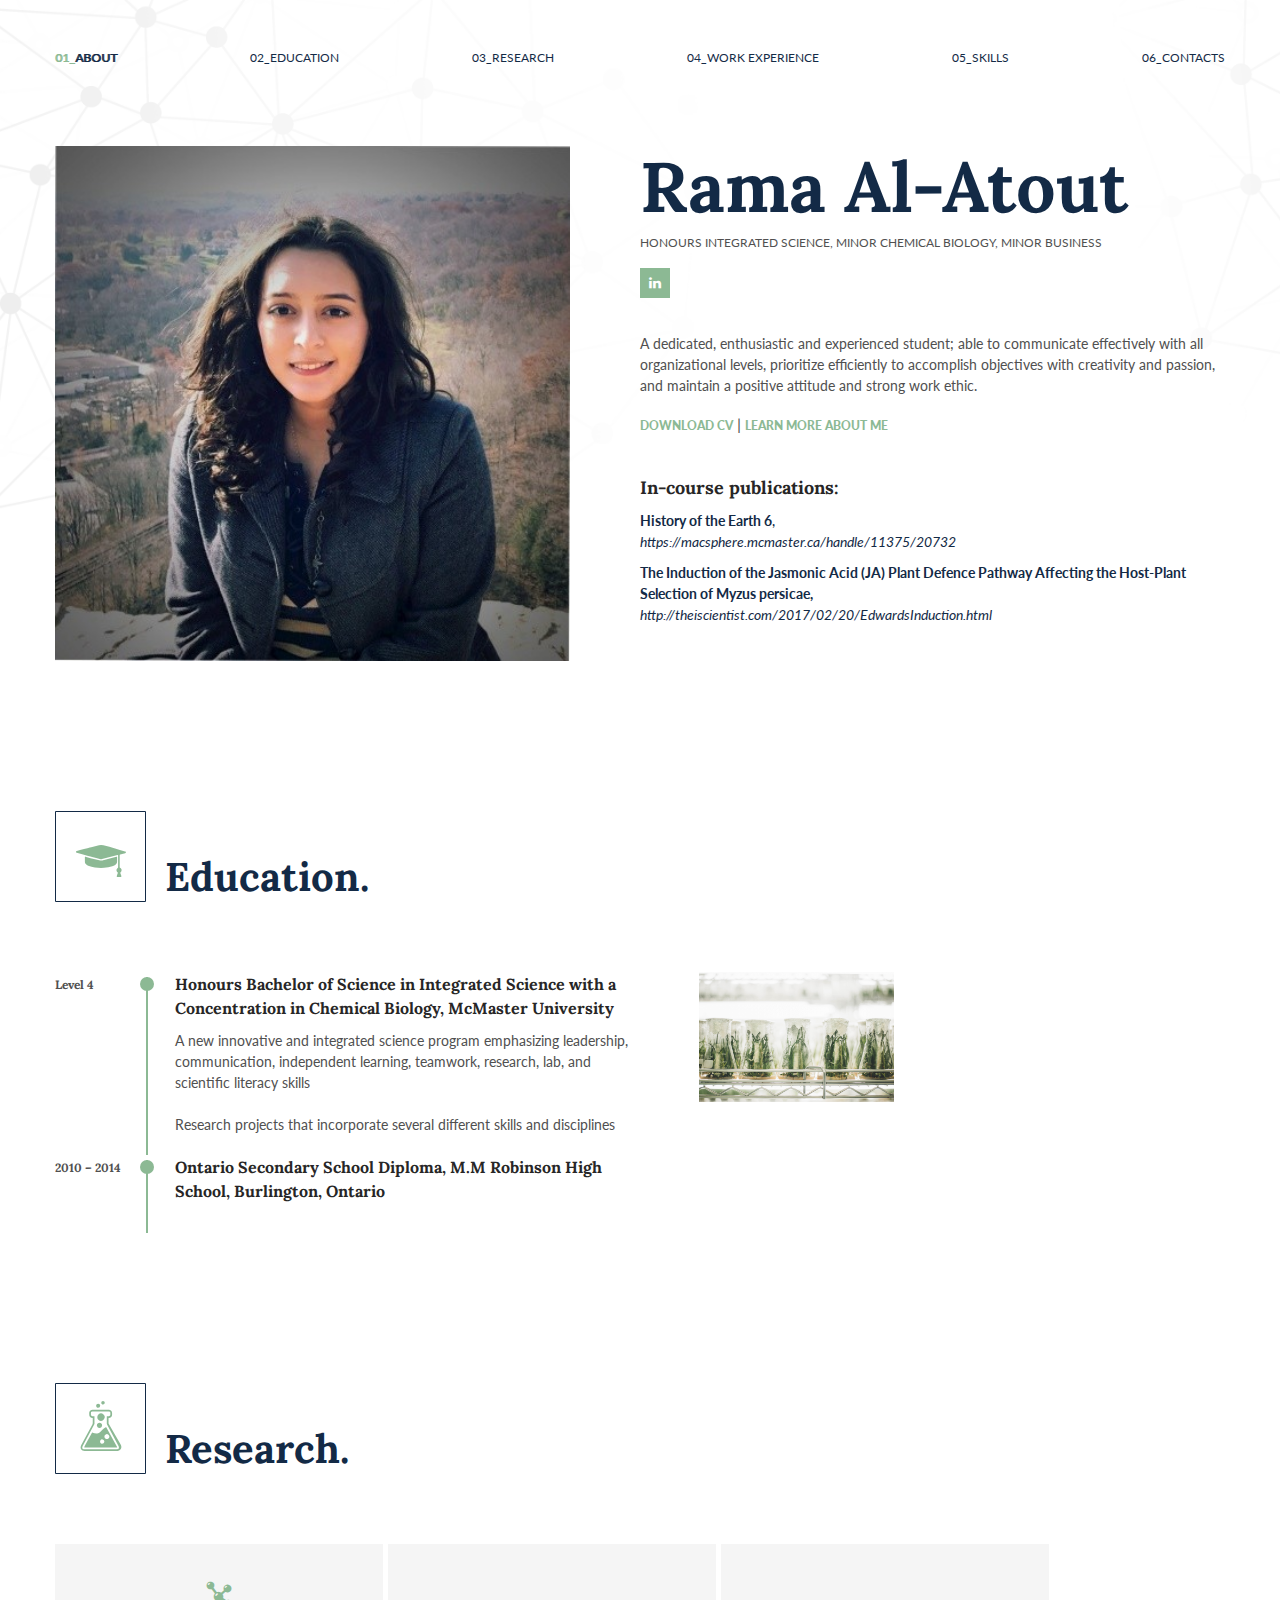
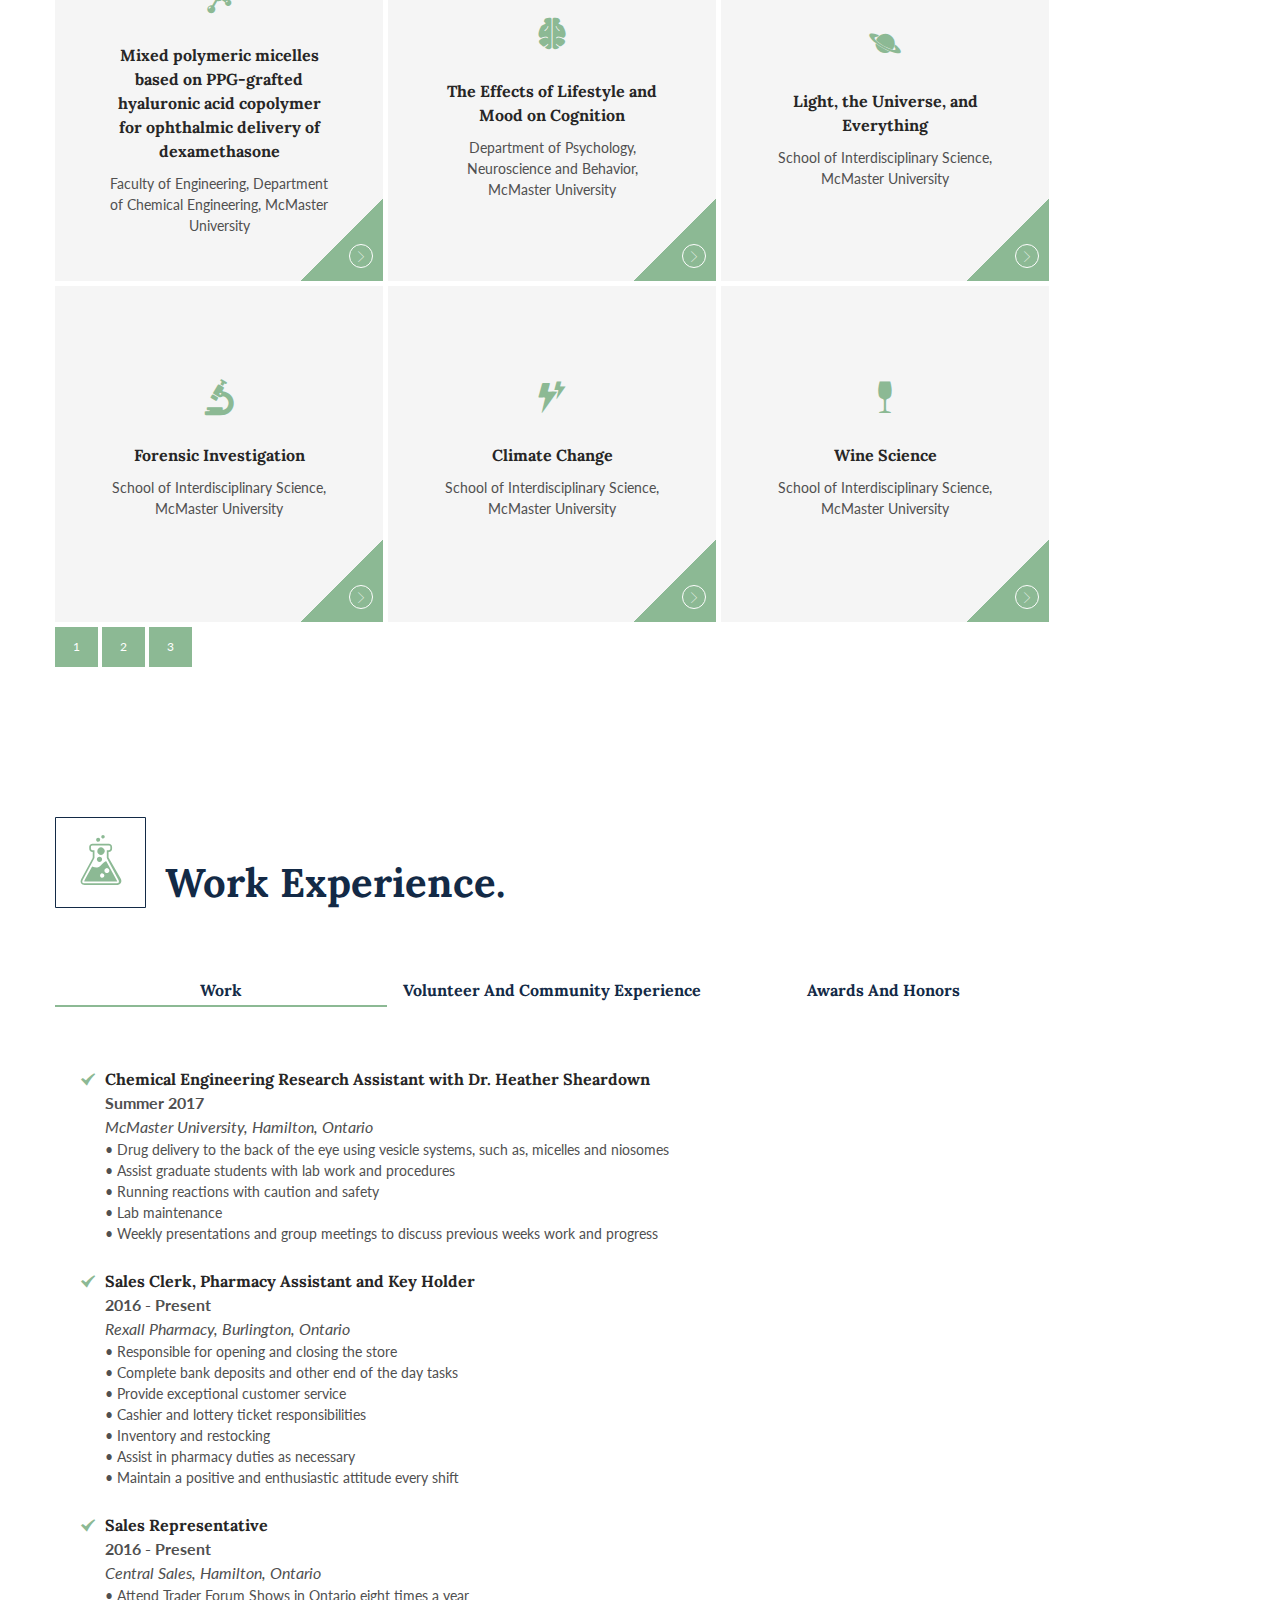
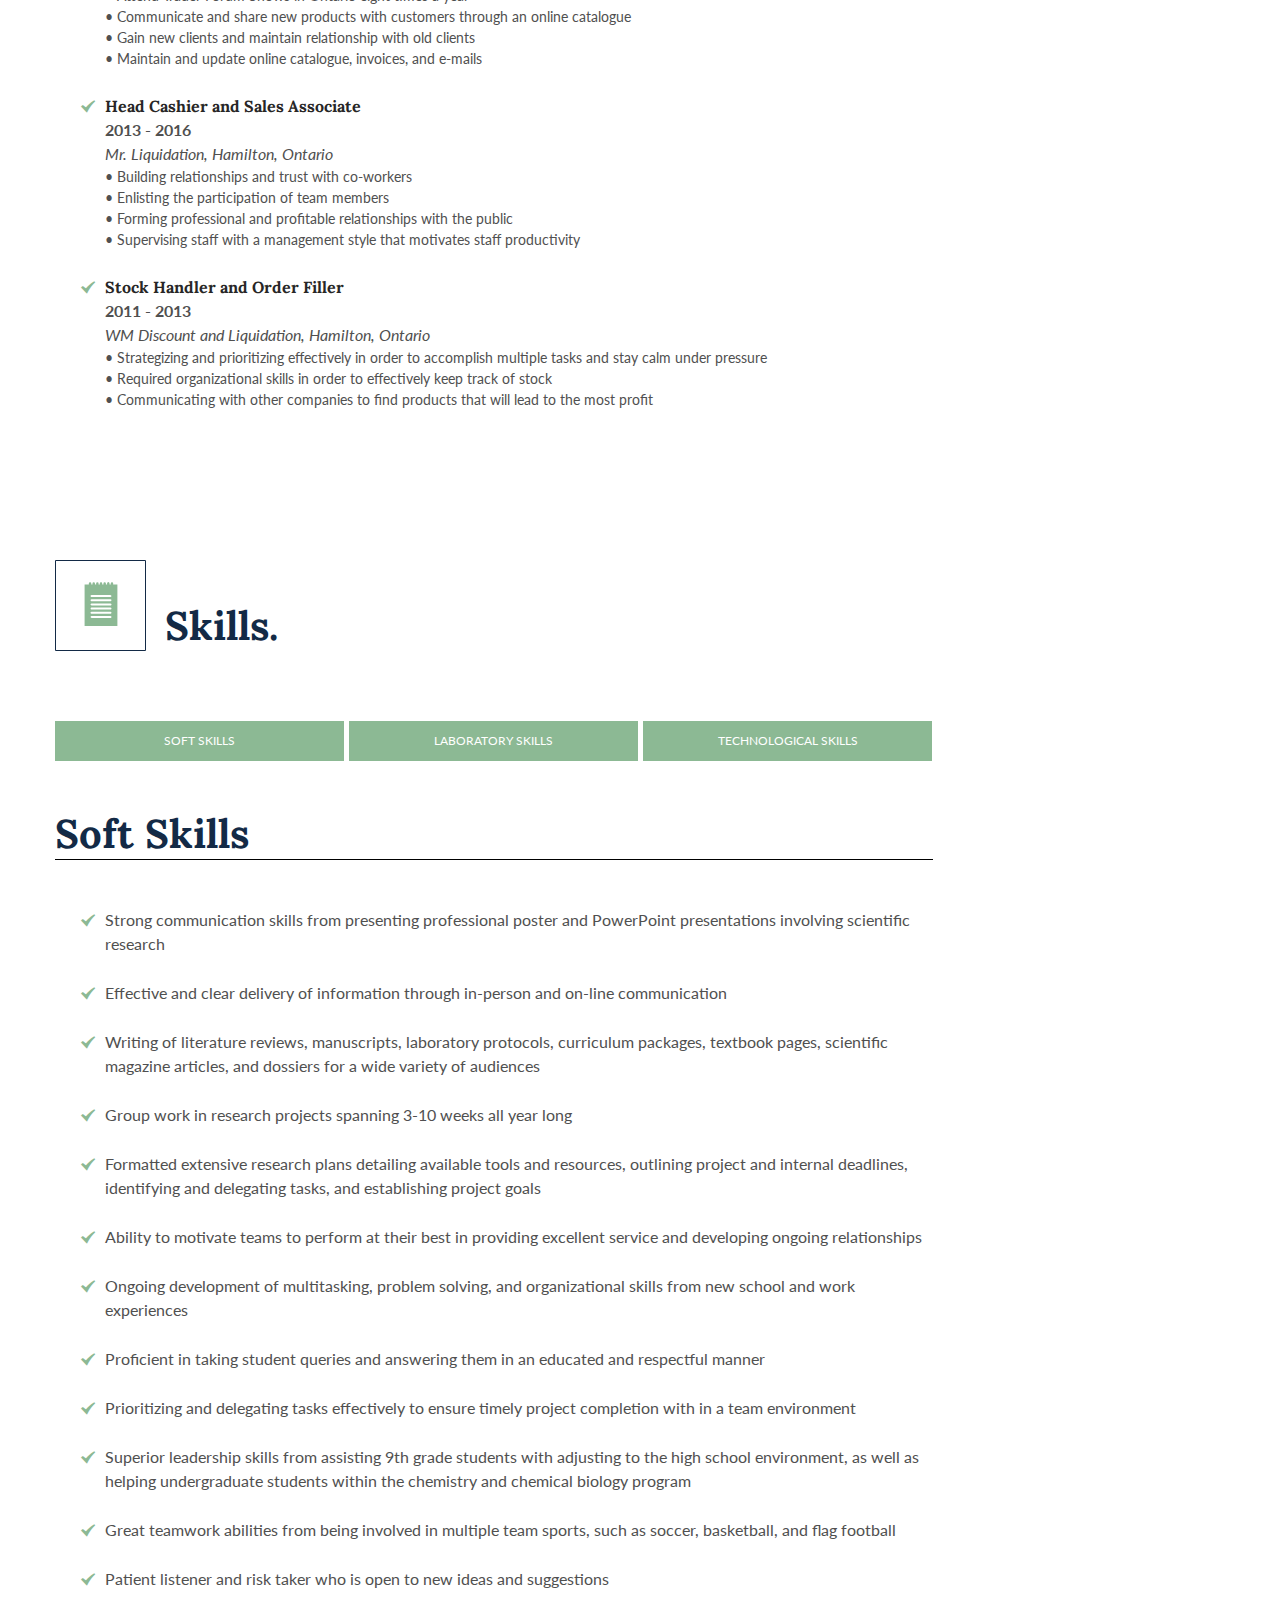
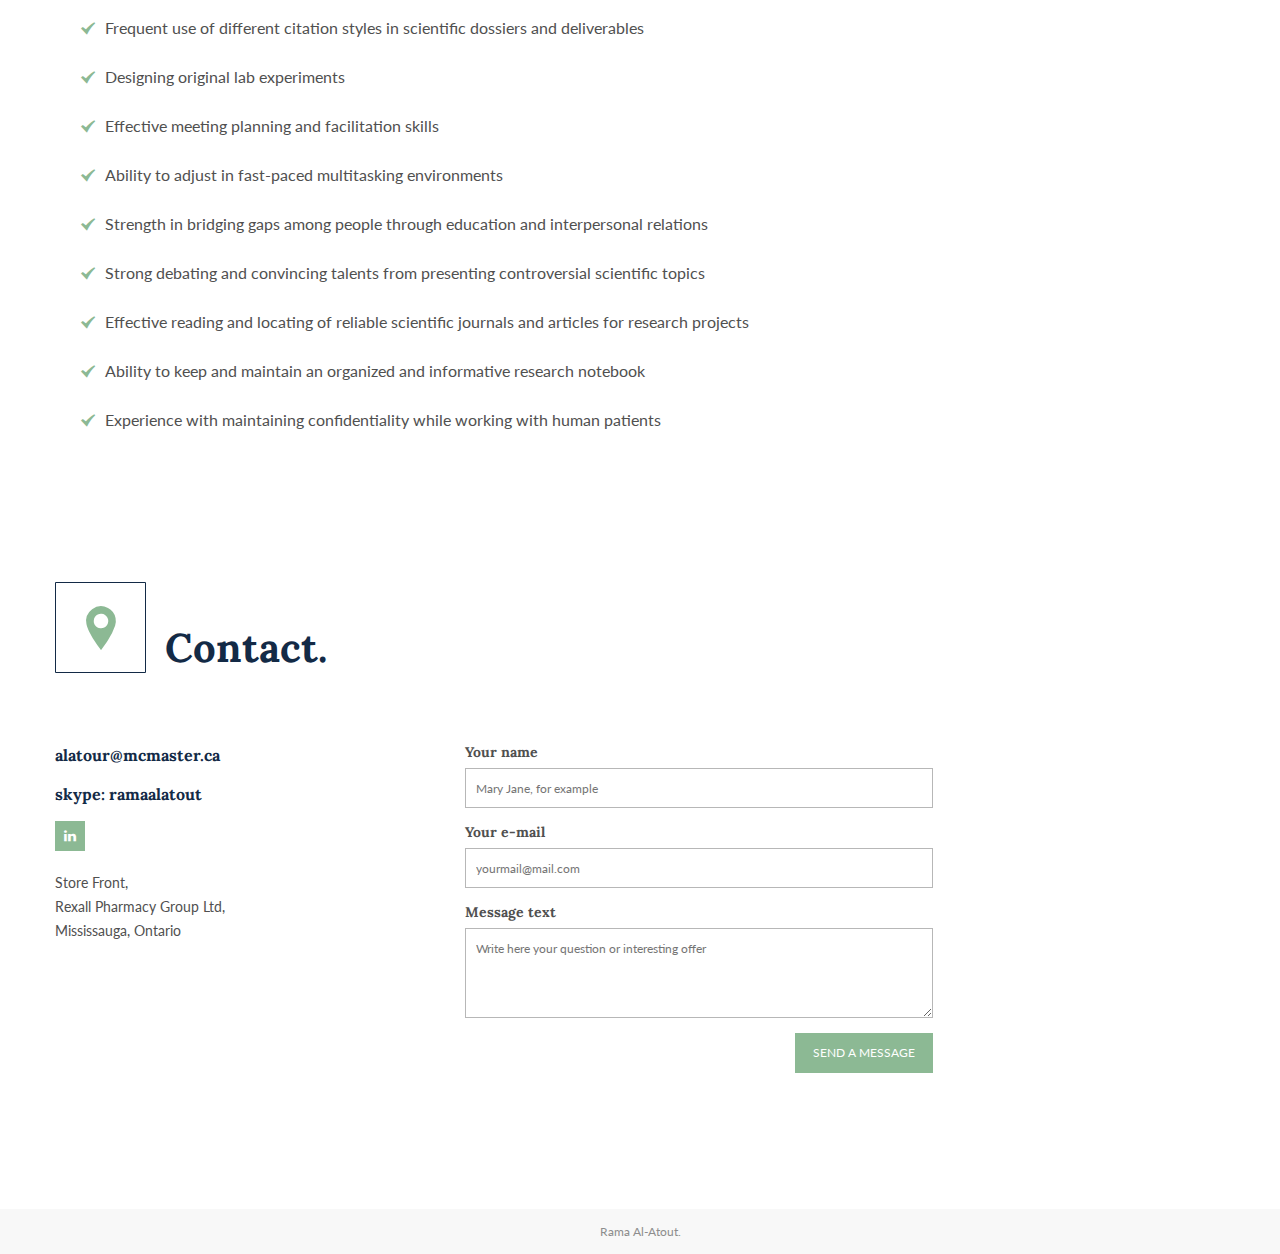
==== index.html @ 8f77458c "Initial Commit" ====
<html lang="en">

<head>
    <meta name="viewport" content="width=device-width, initial-scale=1">
    <meta http-equiv="x-ua-compatible" content="ie=edge">

    <title>Rama Al-Atout | Honours Integrated Science, Minor Chemical Biology, Minor Business</title>

    <link rel="stylesheet" href="css/main.css" data-pin="img/icofont-location-pin--green.png">
    <link href="https://fonts.googleapis.com/css?family=Lato:400,700,900|Lora:400,400i,700" rel="stylesheet">
    <link type="text/css" rel="stylesheet" href="https://fonts.googleapis.com/css?family=Roboto:300,400,500,700">
    
    
</head>

<body>
    <header class="c-main-header">
        <div class="o-container">
            <!-- NAVIGATION -->
            <div class="c-main-header__nav-wrapper" data-menuanimated="true">
                <nav class="c-main-nav js-main-nav nav-fixed--on-top" style="padding-right: 0.1px;">
                    <ul class="c-main-nav__list nav-fixed--is-active js-main-nav__list">
                        <li class="c-main-nav__item"><a href="#section-about" class="c-main-nav__link active-link" data-navposition="1"><span>01_</span>about</a></li>
                        <li class="c-main-nav__item"><a href="#section-education" class="c-main-nav__link" data-navposition="2"><span>02_</span>education</a></li>
                        <li class="c-main-nav__item"><a href="#section-research" class="c-main-nav__link" data-navposition="3"><span>03_</span>research</a></li>
                        <li class="c-main-nav__item"><a href="#section-publications" class="c-main-nav__link" data-navposition="4"><span>04_</span>work experience</a></li>
                        <li class="c-main-nav__item"><a href="#section-teaching" class="c-main-nav__link" data-navposition="5"><span>05_</span>skills</a></li>
                        <li class="c-main-nav__item"><a href="#section-contacts" class="c-main-nav__link" data-navposition="6"><span>06_</span>contacts</a></li>
                    </ul>
                    <div class="c-main-nav__bars js-main-nav-toggle">
                        <span></span>
                        <span></span>
                        <span></span>
                    </div>
                </nav>
            </div>
            <!-- NAVIGATION END -->

            <!-- ABOUT SECTION-->
            <div id="section-about" class="c-screen-about o-screen-about" data-contentposition="1">
                <div class="o-screen-about__col">
                    <figure class="c-screen-about__image">
                        <span></span>
                        <img src="images/0.jpeg" alt="">
                    </figure>
                </div>
                <div class="o-screen-about__col">
                    <h1 class="u-mb-5">Rama Al-Atout</h1>
                    <span class="c-screen-about__caption">Honours Integrated Science, Minor Chemical Biology, Minor Business</span>
                    <ul class="c-socials u-mb-35">
                        <li class="c-socials__item">
                            <a href="https://www.linkedin.com/in/rama-al-atout/" class="c-socials__link" target="_blank">
                                <i class="icofont icofont-brand-linkedin"></i>
                            </a>
                        </li>
                    </ul>
                    <p class="u-mb-10"><span class="u-block">
                        A dedicated, enthusiastic and experienced student; able to communicate effectively with all organizational levels, prioritize efficiently to accomplish objectives with creativity and passion, and maintain a positive attitude and strong work ethic. 
                    </p>

                    <a class="c-button c-button--bold-text u-mb-30" href="docs/Rama-Al-Tout-CV.docx">download cv</a> |
                    <a class="c-button c-button--bold-text u-mb-30" href="about-me.html">Learn More About Me</a>

                    <h3 class="u-mb-10">In-course publications:</h3>
                    <a href="#">
                        <p class="u-mb-10"><b>History of the Earth 6</b>,
                            <br/> <i><a href="https://macsphere.mcmaster.ca/handle/11375/20732">https://macsphere.mcmaster.ca/handle/11375/20732</a></i></p>
                    </a>
                    <a href="#">
                        <p class="u-mb-10"><b>The Induction of the Jasmonic Acid (JA) Plant Defence Pathway Affecting the Host-Plant Selection of Myzus persicae,</b><br/>
                        <i> <a href="http://theiscientist.com/2017/02/20/EdwardsInduction.html">http://theiscientist.com/2017/02/20/EdwardsInduction.html</a></i></p>
                    </a>
                </div>
            </div>

        </div>

    </header>
    <main class="o-main">
        <div id="section-education" class="o-container js-main-container  wow1 fadeIn" data-contentposition="2">
            <div class="c-section-heading">
                <svg class="c-section-heading__icon svg-icon svg-icon--is-animated" xmlns="http://www.w3.org/2000/svg" width="91" height="91" viewBox="0 0 91 91">
                  <rect class="svg-icon__border" x="0.5" y="0.5" width="90" height="90"></rect>
                  <path class="svg-icon__item" d="M440.894,931.53a1,1,0,0,0,.875-0.325,1.027,1.027,0,0,0,.025-0.925q-0.6-1.749-1-2.8a0.455,0.455,0,0,1-.05-0.35,0.482,0.482,0,0,1,.2-0.25,2.786,2.786,0,0,0,1.075-1.575,2.6,2.6,0,0,0-.175-1.775,2.709,2.709,0,0,0-1.35-1.3,0.48,0.48,0,0,1-.3-0.45V909.43a0.5,0.5,0,0,1,.075-0.3,0.784,0.784,0,0,1,.325-0.2l5.1-1.25a0.922,0.922,0,0,0,.8-0.825,0.789,0.789,0,0,0-.75-0.825l-0.25-.1q-4.85-1.6-10.75-3.25-4.25-1.149-10.85-2.85a8.584,8.584,0,0,0-4.4-.05l-7.75,1.95q2.8-.75-7.25,1.85-4.25,1.1-7.2,1.95a1.447,1.447,0,0,0-.6.275,0.856,0.856,0,0,0,0,1.1,1.957,1.957,0,0,0,.6.325q5.051,1.551,11.45,3.3,3.9,1.05,11.55,3.05a4.679,4.679,0,0,0,2.25-.05l15.55-3.95a0.772,0.772,0,0,1,.4,0,0.474,0.474,0,0,1,.1.4v11.85a0.626,0.626,0,0,1-.3.55,2.7,2.7,0,0,0-1.125,1.35,2.588,2.588,0,0,0-.075,1.7,2.78,2.78,0,0,0,1.05,1.45,0.37,0.37,0,0,1,.225.225,0.766,0.766,0,0,1-.025.325q-0.45,1.2-1.05,2.95a0.987,0.987,0,0,0,.05.825,0.754,0.754,0,0,0,.7.325h2.85Zm-35.5-15.25a2.984,2.984,0,0,0,.85,2.25,8.331,8.331,0,0,0,2.45,1.7,25.045,25.045,0,0,0,6.75,1.75,42.519,42.519,0,0,0,9.15.325,32.329,32.329,0,0,0,8.25-1.525,9.633,9.633,0,0,0,3.7-2.1,3.251,3.251,0,0,0,1.05-2.45v-4.35a0.9,0.9,0,0,0-.1-0.575,1.04,1.04,0,0,0-.6.025l-6.65,1.7q-4,1-6.65,1.7a7.824,7.824,0,0,1-1.35.3,3.532,3.532,0,0,1-1.45,0l-5.35-1.3q-4-.95-9.55-2.55a0.487,0.487,0,0,0-.4-0.025,0.436,0.436,0,0,0-.1.35v4.775Z" transform="translate(-375.5 -865.5)"></path>
                </svg>
                <h2 class="c-section-heading__header">Education.</h2>
            </div>
            <div class="c-screen-education o-screen-education">
                <div class="o-screen-education__col">
                    <div class="c-timeline">
                        <ul class="c-timeline__list">
                            <li class="c-timeline__item">
                                <header class="c-timeline__header">
                                  <span class="c-timeline__time">Level 4</span>
                                  <span class="c-timeline__line"></span>
                                  <h4 class="c-timeline__heading">Honours Bachelor of Science in Integrated Science with a Concentration in Chemical Biology, McMaster University</h4>
                                </header>
                                <p class="c-timeline__body">A new innovative and integrated science program emphasizing leadership, communication, independent learning, teamwork, research, lab, and scientific literacy skills <br/><br/>
                                    Research projects that incorporate several different skills and disciplines</p>
                            </li>
                        </ul>
                        <ul class="c-timeline__list">
                            <li class="c-timeline__item">
                                <header class="c-timeline__header">
                                  <span class="c-timeline__time">2010 – 2014</span>
                                  <span class="c-timeline__line"></span>
                                  <h4 class="c-timeline__heading">Ontario Secondary School Diploma, M.M Robinson High School, Burlington, Ontario</h4>
                                </header>
                                <p class="c-timeline__body"></p>
                            </li>
                        </ul>
                    </div>
                </div>
                <div class="o-screen-education__col o-screen-education__col--narrow">
                    <figure class="c-screen-education__image">
                      <img src="images/chuttersnap.jpg" alt="">
                    </figure>
                </div>
            </div>
            
        </div>

        <div id="section-research" class="o-container   wow1 fadeIn" data-contentposition="3">
            <div class="c-section-heading">
                <svg class="c-section-heading__icon svg-icon svg-icon--is-animated" xmlns="http://www.w3.org/2000/svg" width="91" height="91" viewBox="0 0 91 91">
                  <rect class="svg-icon__border" x="0.5" y="0.5" width="90" height="90"></rect>
                  <path class="svg-icon__item" d="M441.844,1714.1a3.587,3.587,0,0,1-1.175,2.18,4.8,4.8,0,0,1-2.425,1.12,9.54,9.54,0,0,1-1.5.1,12.291,12.291,0,0,1-1.5,0h-30a5.209,5.209,0,0,1-2.25-.45,3.054,3.054,0,0,1-1.65-1.7,4.191,4.191,0,0,1-.05-2.65,14.023,14.023,0,0,1,.75-1.75l10.95-20.3a2.556,2.556,0,0,0,.25-1.05v-4.65a0.605,0.605,0,0,0-.075-0.35,0.574,0.574,0,0,0-.375-0.15,3.05,3.05,0,0,1-2.175-.97,3.2,3.2,0,0,1-.875-2.28l-0.05-1.65c0.033-.27.067-0.53,0.1-0.8a3.232,3.232,0,0,1,1.125-1.87,3.119,3.119,0,0,1,2.075-.73h16.25a3.213,3.213,0,0,1,2.4.98,3.157,3.157,0,0,1,.9,2.42c0-.5.017-0.12,0.05,1.15a6.137,6.137,0,0,1-.1,1.2,3.257,3.257,0,0,1-1.075,1.8,3.076,3.076,0,0,1-1.925.75,0.574,0.574,0,0,0-.375.15,0.605,0.605,0,0,0-.075.35v4.85a1.7,1.7,0,0,0,.3.8l11.8,20.4a4.6,4.6,0,0,1,.7,3.1h0Zm-2.425.05a4.446,4.446,0,0,0-.675-2.25l-11.2-20.85a1.941,1.941,0,0,1-.25-0.7q0.05-3.645,0-7.2a0.379,0.379,0,0,1,.1-0.32,0.5,0.5,0,0,1,.3-0.08h1.55a1.474,1.474,0,0,0,1.125-.45,1.8,1.8,0,0,0,.475-1.15v-1.65a1.552,1.552,0,0,0-.45-1.15,1.622,1.622,0,0,0-1.2-.45h-16.05a1.722,1.722,0,0,0-1.25.43,1.652,1.652,0,0,0-.45,1.27v1.6a1.755,1.755,0,0,0,.475,1.1,1.474,1.474,0,0,0,1.125.45,9.973,9.973,0,0,0,1.375,0,0.519,0.519,0,0,1,.475.08,0.781,0.781,0,0,1,.1.47q-0.05,3.345,0,6.65a2.09,2.09,0,0,1-.3,1.1l-11.1,20.7a6.541,6.541,0,0,0-.7,1.7,1.652,1.652,0,0,0,1.45,2.2,5.753,5.753,0,0,0,1.3.1h31.25a3.855,3.855,0,0,0,1.5-.25A1.369,1.369,0,0,0,439.419,1714.15Zm-22.2-40.52a1.953,1.953,0,0,1-.575-1.43,2.015,2.015,0,0,1,.575-1.45,1.948,1.948,0,0,1,1.425-.62,1.833,1.833,0,0,1,1.45.6,2.031,2.031,0,0,1,.6,1.47,2.049,2.049,0,0,1-2.05,2.05A2.115,2.115,0,0,1,417.219,1673.63Zm5.05-3.13a1.616,1.616,0,0,1-.525-1.22,1.8,1.8,0,0,1,1.75-1.78,1.734,1.734,0,0,1,1.225.5,1.65,1.65,0,0,1,.525,1.25,1.709,1.709,0,0,1-1.75,1.75A1.734,1.734,0,0,1,422.269,1670.5Zm4.625,23.45,10.3,18.8a3.751,3.751,0,0,1,.45.88,0.2,0.2,0,0,1-.175.27,6.171,6.171,0,0,1-.975.05h-31.1a1.131,1.131,0,0,1-.725-0.12,1.032,1.032,0,0,1,.225-0.68q0.649-1.245,2.6-4.8l4.85-8.85a0.933,0.933,0,0,1,.325-0.4,0.6,0.6,0,0,1,.525.05,19.047,19.047,0,0,0,3.775.75,4.321,4.321,0,0,0,3.775-1.3c0.3-.3.933-0.98,1.9-2.05a13.925,13.925,0,0,1,3.6-2.8,0.712,0.712,0,0,1,.4-0.07,0.463,0.463,0,0,1,.3.27h-0.05Zm-2.35,15.13a1.943,1.943,0,0,0,.2-1.6,2.054,2.054,0,0,0-1.025-1.25,2.132,2.132,0,0,0-2.875.8,2.1,2.1,0,0,0-.175,1.6,2,2,0,0,0,1,1.3,2.05,2.05,0,0,0,1.625.17A2.189,2.189,0,0,0,424.544,1709.08Zm5.025-4.8a2.386,2.386,0,0,0,.2-1.85,2.476,2.476,0,0,0-1.15-1.5,2.325,2.325,0,0,0-1.85-.28,2.352,2.352,0,0,0-1.5,1.18,2.394,2.394,0,0,0-.25,1.9,2.454,2.454,0,0,0,1.175,1.5,2.3,2.3,0,0,0,1.9.22A2.389,2.389,0,0,0,429.569,1704.28Zm-10.725-18.08a3.5,3.5,0,0,1-1.05-2.57,3.465,3.465,0,0,1,1.075-2.58,3.682,3.682,0,0,1,5.15,0,3.622,3.622,0,0,1,0,5.15A3.713,3.713,0,0,1,418.844,1686.2Zm-0.7,7.53a2.643,2.643,0,0,1,1.825-4.53,2.568,2.568,0,0,1,1.85.75,2.477,2.477,0,0,1,.775,1.85,2.62,2.62,0,0,1-.75,1.88,2.493,2.493,0,0,1-1.85.77A2.435,2.435,0,0,1,418.144,1693.73Z" transform="translate(-375.5 -1649.5)"></path>
                </svg>
                <h2 class="c-section-heading__header">Research.</h2>
            </div>

            <div class="c-screen-research o-screen-research">
                <div class="o-screen-research__col">
                    <div class="c-card o-screen-research__cards js-cards">
                    
                        <!--page 1-->
                        <div class="c-card__item js-toggle-modal pg pg1">
                            <div class="c-card__sizer"></div>
                            <div class="c-card__inner">
                              <div class="c-card__icon">
                                <i class="icofont icofont-molecule"></i>
                              </div>
                              <h4 class="c-card__header">Mixed polymeric micelles based on PPG-grafted hyaluronic acid copolymer for ophthalmic delivery of dexamethasone</h4>
                              <div class="c-card__content js-card-content">
                                <p class="c-card__text">Faculty of Engineering, Department of Chemical Engineering, McMaster University</p>
                              </div>
                              <div class="c-card__modal-content js-card-modal-content">
                                <p class="c-card__text">
                                        <b>May 2017 - Present</b><br/>
                                        <i>Primary Investigator/ Consultant: Dr. Heather Sheardown</i><br/><br/>
                                        An undergraduate thesis project that focused on developing a novel polymer (PPG-grafted hyaluronic acid) to be used as a nanocarrier of dexamethasone, in order to improve the bioavailability and retention time of the drug<br/><br/>
                                        Developed mixed micelles using the PPG-grafted hyaluronic acid and analyzed the physiochemical characteristics such as size, morphology, zeta potential, entrapment efficiency, and drug loading<br/><br/>
                                        Completed an in vitro drug release study to assess the drug release properties of dexamethasone from the mixed micelles <br/><br/>
                                </p>
                              </div>
                            </div>
                            <div class="c-card__button">
                              <button class="c-card__button-field" type="button"></button>
                            </div>
                        </div>

                        <div class="c-card__item js-toggle-modal pg pg1">
                                <div class="c-card__sizer"></div>
                                <div class="c-card__inner">
                                <div class="c-card__icon">
                                    <i class="icofont icofont-brain"></i>
                                </div>
                                <h4 class="c-card__header">The Effects of Lifestyle and Mood on Cognition</h4>
                                <div class="c-card__content js-card-content">
                                    <p class="c-card__text">Department of Psychology, Neuroscience and Behavior, McMaster University</p>
                                </div>
                                <div class="c-card__modal-content js-card-modal-content">
                                    <p class="c-card__text">
                                            <b>Jan - Apr 2017</b><br/><br/>
                                            <i>Primary Investigator/ Consultant: Dr. Sue Becker</i><br/>
                                            Investigated the relationship between correlates of hippocampal memory function and biomarkers of mood and memory<br/><br/>
                                            Completed a literature review, experimental protocol, and statistical analysis that examined the association between chronic vs. short-term stress and binge drinking patterns on cognitive deficits and weather there is potential for recovery of cognitive functions after cessation of binge drinking in adult participants<br/><br/>
                                            Administered a series of computer-based tests to participants to collect data on lifestyle, mood, and cognition patterns<br/><br/>
                                    </p>
                                </div>
                            </div>
                            <div class="c-card__button">
                                <button class="c-card__button-field" type="button"></button>
                            </div>
                        </div>

                        <div class="c-card__item js-toggle-modal pg pg1">
                                <div class="c-card__sizer"></div>
                                <div class="c-card__inner">
                                <div class="c-card__icon">
                                    <i class="icofont icofont-space"></i>
                                </div>
                                <h4 class="c-card__header">Light, the Universe, and Everything</h4>
                                <div class="c-card__content js-card-content">
                                    <p class="c-card__text">School of Interdisciplinary Science, McMaster University</p>
                                </div>
                                <div class="c-card__modal-content js-card-modal-content">
                                    <p class="c-card__text">
                                            <b>Jan - Apr 2017</b><br/><br/>
                                            <i>Project Lead: Dr. Sarah Symons</i><br/><br/>
                                            Presented two seminars on the topic of space weather and its effects on telecommunications<br/><br/>
                                            Created and article and infographic looking at the science, history, and myth of Auroras on Earth and other planets in the solar system<br/>
                                    </p>
                                </div>
                            </div>
                            <div class="c-card__button">
                                <button class="c-card__button-field" type="button"></button>
                            </div>
                        </div>

                        <div class="c-card__item js-toggle-modal pg pg1">
                                <div class="c-card__sizer"></div>
                                <div class="c-card__inner">
                                <div class="c-card__icon">
                                    <i class="icofont icofont-microscope-alt"></i>
                                </div>
                                <h4 class="c-card__header">Forensic Investigation</h4>
                                <div class="c-card__content js-card-content">
                                    <p class="c-card__text">School of Interdisciplinary Science, McMaster University</p>
                                </div>
                                <div class="c-card__modal-content js-card-modal-content">
                                    <p class="c-card__text">
                                        <b>Oct- Dec 2016</b><br/><br/>
                                        <i></i>Project Lead: Dr. Carolyn Eyles and Mr. Russ Ellis</i><br/><br/>
                                        Developed keen observation and documentation skills by investigating and collecting evidence from a series of staged crime scenes<br/><br/>
                                        Developed quick thinking skills by participating in on-the-spot and court-style debates<br/><br/>
                                        Developed concise writing skills by co-authoring a series of brief case reports<br/>
                                    </p>
                                </div>
                            </div>
                            <div class="c-card__button">
                                <button class="c-card__button-field" type="button"></button>
                            </div>
                        </div>

                        <div class="c-card__item js-toggle-modal pg pg1">
                                <div class="c-card__sizer"></div>
                                <div class="c-card__inner">
                                <div class="c-card__icon">
                                    <i class="icofont icofont-thinder-light"></i>
                                </div>
                                <h4 class="c-card__header">Climate Change</h4>
                                <div class="c-card__content js-card-content">
                                    <p class="c-card__text">School of Interdisciplinary Science, McMaster University</p>
                                </div>
                                <div class="c-card__modal-content js-card-modal-content">
                                    <p class="c-card__text">
                                        <b>Sep - Dec 2016</b><br/><br/>
                                        <i>Project Lead: Dr. Jay Brodeur</i><br/><br/>
                                        Researched the scientific fundamentals of climate change and its connections to social, natural, and political systems<br/><br/> 
                                        Proposed a small-scale, shot-term solution to climate change by increasing the albedo of crops planted and used <br/><br/>
                                        Co-authored a brief report outlining the use of high albedo crops as a proposed solution to regional climate change<br/><br/>
                                    </p>
                                </div>
                            </div>
                            <div class="c-card__button">
                                <button class="c-card__button-field" type="button"></button>
                            </div>
                        </div>

                        <div class="c-card__item js-toggle-modal pg pg1">
                                <div class="c-card__sizer"></div>
                                <div class="c-card__inner">
                                <div class="c-card__icon">
                                    <i class="icofont icofont-glass"></i>
                                </div>
                                <h4 class="c-card__header">Wine Science</h4>
                                <div class="c-card__content js-card-content">
                                    <p class="c-card__text">School of Interdisciplinary Science, McMaster University</p>
                                </div>
                                <div class="c-card__modal-content js-card-modal-content">
                                    <p class="c-card__text">
                                        <b>Sept - Oct 2016</b><br/><br/>
                                        <i>Project Lead: Dr. Carolyn Eyles, Mrs. Sarah Robinson, Mr. Russ Ellis</i><br/><br/>
                                        Carried out a research inquiry focused on developing an understanding of the science involved in various aspects of the wine industry. <br/><br/>
                                        Participated and led paper discussions using peer reviewed articles relevant to the topic <br/><br/>
                                        Co-authored an original 3500 word scientific review for the Integrated Science annual magazine Terroir in the style of Scientific American on the changing climate of viticulture in the Niagara region<br/><br/>
                                        Peer reviewed two other Terroir articles and submitted a review report to provide feedback<br/><br/>
                                    </p>
                                </div>
                            </div>
                            <div class="c-card__button">
                                <button class="c-card__button-field" type="button"></button>
                            </div>
                        </div>

                        <!--page 2-->
                        <div class="c-card__item js-toggle-modal pg pg2">
                            <div class="c-card__sizer"></div>
                            <div class="c-card__inner">
                                <div class="c-card__icon">
                                    <i class="icofont icofont-molecule"></i>
                                </div>
                                <h4 class="c-card__header">The Thermodynamics of Self-Assembly</h4>
                                <div class="c-card__content js-card-content">
                                    <p class="c-card__text">School of Interdisciplinary Science, McMaster University</p>
                                </div>
                                <div class="c-card__modal-content js-card-modal-content">
                                    <p class="c-card__text">
                                    <b>Feb -Apr 2016</b><br/><br/>
                                    <i>Project Supervisor: Dr. Randall Dumont</i><br/><br/>
                                    Collected and critically evaluated the literature surrounding the thermodynamics of self-assembly<br/><br/>
                                    Authored a 6000 word literature review on the technical and biological importance of supramolecular structures that result from the self-assembly of amphiphilic molecules<br/><br/>
                                    </p>
                                </div>
                            </div>
                            <div class="c-card__button">
                                <button class="c-card__button-field" type="button"></button>
                            </div>
                        </div>
    
                        <div class="c-card__item js-toggle-modal pg pg2">
                            <div class="c-card__sizer"></div>
                            <div class="c-card__inner">
                                <div class="c-card__icon">
                                    <i class="icofont icofont-pills"></i>
                                </div>
                                <h4 class="c-card__header">Drug Discovery</h4>
                                <div class="c-card__content js-card-content">
                                    <p class="c-card__text">School of Interdisciplinary Science, McMaster University</p>
                                </div>
                                <div class="c-card__modal-content js-card-modal-content">
                                    <p class="c-card__text">
                                        <b>Feb - Mar 2016</b><br/><br/>
                                        <i>Project Lead: Dr. Daniel Yang</i><br/><br/>
                                        Created a Wikipedia page and presented research regarding the role of alpha-synuclein on Parkinson’s Disease <br/><br/>
                                        Co-authored and proposed a drug to help prevent the misfolding and aggregation of alpha-synuclein by negating hyperphosphorylation pathways and altering the conformation of protofibrillar forms<br/><br/>
                                    </p>
                                </div>
                            </div>
                            <div class="c-card__button">
                                <button class="c-card__button-field" type="button"></button>
                            </div>
                        </div>
                        
                        <div class="c-card__item js-toggle-modal pg pg2">
                            <div class="c-card__sizer"></div>
                            <div class="c-card__inner">
                                <div class="c-card__icon">
                                    <i class="icofont icofont-molecule"></i>
                                </div>
                                <h4 class="c-card__header">Thermodynamics</h4>
                                <div class="c-card__content js-card-content">
                                    <p class="c-card__text">School of Interdisciplinary Science, McMaster University</p>
                                </div>
                                <div class="c-card__modal-content js-card-modal-content">
                                    <p class="c-card__text">
                                        <b>Jan - Feb 2015</b><br/><br/>
                                        <i>Project Lead: Dr. Randall Dumont</i><br/><br/>
                                        Developed and marked an original three part assignment as a part of a group covering the topic of the three laws of thermodynamics<br/><br/>
                                        Co-authored an original set of questions, rubric, and answer key in the form of an assignment, which was completed by other groups within the course<br/><br/>
                                    </p>
                                </div>
                            </div>
                            <div class="c-card__button">
                                 <button class="c-card__button-field" type="button"></button>
                            </div>
                        </div>

                        <div class="c-card__item js-toggle-modal pg pg2">
                            <div class="c-card__sizer"></div>
                            <div class="c-card__inner">
                                <div class="c-card__icon">
                                    <i class="icofont icofont-earth"></i>
                                </div>
                                <h4 class="c-card__header">History of the Earth</h4>
                                <div class="c-card__content js-card-content">
                                    <p class="c-card__text">School of Interdisciplinary Science, McMaster University</p>
                                </div>
                                <div class="c-card__modal-content js-card-modal-content">
                                    <p class="c-card__text">
                                        <b>Nov - Dec 2015</b><br/><br/>
                                        <i>Project Lead: Dr. Sarah Symons and Dr. Carolyn Eyles</i><br/><br/>
                                        Researched the fundamental geological concepts and understanding of the historical development of scientific thought<br/><br/>
                                        Collected and evaluated primary and secondary historical sources<br/><br/>
                                        Co-authored a six paged chapter regarding the evolving theories of the shape of the Earth for History of the Earth Vol. VI <br/><br/>
                                    </p>
                                </div>
                            </div>
                            <div class="c-card__button">
                                <button class="c-card__button-field" type="button"></button>
                            </div>
                        </div>

                        <div class="c-card__item js-toggle-modal pg pg2">
                                <div class="c-card__sizer"></div>
                                <div class="c-card__inner">
                                <div class="c-card__icon">
                                    <i class="icofont icofont-brain"></i>
                                </div>
                                <h4 class="c-card__header">Neuroscience</h4>
                                <div class="c-card__content js-card-content">
                                    <p class="c-card__text">School of Interdisciplinary Science, McMaster University</p>
                                </div>
                                <div class="c-card__modal-content js-card-modal-content">
                                    <p class="c-card__text">
                                        <b>Oct - Dec 2015</b><br/><br/>
                                        <i>Project Lead: Dr. Deda Gillespie</i><br/><br/>
                                        Designed a detailed and scholarly curriculum for high school students and presented a highly interactive academic poster highlighting the planned curriculum that looks at the neuroscience behind vision and amblyopia
                                    </p>
                                </div>
                            </div>
                            <div class="c-card__button">
                                <button class="c-card__button-field" type="button"></button>
                            </div>
                        </div>

                        <div class="c-card__item js-toggle-modal pg pg2">
                                <div class="c-card__sizer"></div>
                                <div class="c-card__inner">
                                <div class="c-card__icon">
                                        <i class="icofont icofont-butterfly"></i>
                                </div>
                                <h4 class="c-card__header">Plant-Animal Interactions</h4>
                                <div class="c-card__content js-card-content">
                                    <p class="c-card__text">School of Interdisciplinary Science, McMaster University</p>
                                </div>
                                <div class="c-card__modal-content js-card-modal-content">
                                    <p class="c-card__text">
                                        <b>Sept - Oct 2015</b><br/><br/>
                                        <i>Project Lead: Dr. Chad Harvey</i><br/><br/>
                                        Designed and conducted an original experiment studying aphid meta-population dynamics and host selection <br/><br/>
                                        Investigated, through a six week lab experiment and statistical analysis, the interaction between Myzus persicae and Arabidopsis thaliana<br/><br/>
                                        Co-authored a manuscript about the induction of the Jasmonic Acid plant defense pathway affecting the host-plant selection of Myzus persicae; defended the research at a defense panel consisting of course instructors.<br/><br/>
                                    </p>
                                </div>
                            </div>
                            <div class="c-card__button">
                                <button class="c-card__button-field" type="button"></button>
                            </div>
                        </div>

                        <!-- page 3 -->
                        <div class="c-card__item js-toggle-modal pg pg3">
                                <div class="c-card__sizer" style="margin-top: 125.5%;"></div>
                                <div class="c-card__inner">
                                <div class="c-card__icon">
                                    <i class="icofont icofont-skull-danger"></i>
                                </div>
                                <h4 class="c-card__header">Cancer - A 21st Century Plague?</h4>
                                <div class="c-card__content js-card-content">
                                    <p class="c-card__text">School of Interdisciplinary Science, McMaster University</p>
                                </div>
                                <div class="c-card__modal-content js-card-modal-content">
                                    <p class="c-card__text">
                                        <b>Feb - Apr 2015</b><br/><br/>
                                        <i>Project Lead: Dr. Joseph Hayward and Dr. Thomas Farrell</i><br/><br/>
                                        Researched and presented the effects that different chemotherapy agents have on cognitive function<br/><br/>
                                        Wrote a paper looking at the causes, epidemiology, genetic susceptibility, symptoms, detections, positron emission tomography scan, boron neutron capture therapy, and prevention of malignant melanoma<br/><br/>
                                    </p>
                                </div>
                            </div>
                            <div class="c-card__button">
                                <button class="c-card__button-field" type="button"></button>
                            </div>
                        </div>

                        <div class="c-card__item js-toggle-modal pg pg3">
                                <div class="c-card__sizer"></div>
                                <div class="c-card__inner">
                                <div class="c-card__icon">
                                    <i class="icofont icofont-eco-energy"></i>
                                </div>
                                <h4 class="c-card__header">Sustainable Energy in Challenging Environments</h4>
                                <div class="c-card__content js-card-content">
                                    <p class="c-card__text">School of Interdisciplinary Science, McMaster University</p>
                                </div>
                                <div class="c-card__modal-content js-card-modal-content">
                                    <p class="c-card__text">
                                        <b>Jan - Feb 2015</b><br/><br/>
                                        <i>Project Lead: Dr. Chad Harvey and Mr. Russ Ellis</i><br/><br/>
                                        Researched the process of harnessing energy and the sustainability of bio refineries and crop fuels and reported findings in the form of a dossier <br/><br/>
                                        Used Maple software to model the energy needed grow the crops and maintain a given soil quality with the energy they would output as a fuel. <br/><br/>
                                        Generated and presented a thorough energy proposal, which involved a recommendation and justification for the specific location, design, and implementation of wind turbines on Christian Island, Ontario<br/><br/>
                                    </p>
                                </div>
                            </div>
                            <div class="c-card__button">
                                <button class="c-card__button-field" type="button"></button>
                            </div>
                        </div>

                        <div class="c-card__item js-toggle-modal pg pg3">
                                <div class="c-card__sizer"></div>
                                <div class="c-card__inner">
                                <div class="c-card__icon">
                                    <i class="icofont icofont-pills"></i>
                                </div>
                                <h4 class="c-card__header">Drug, Doses, and Bio-distribution</h4>
                                <div class="c-card__content js-card-content">
                                    <p class="c-card__text">School of Interdisciplinary Science, McMaster University</p>
                                </div>
                                <div class="c-card__modal-content js-card-modal-content">
                                    <p class="c-card__text">
                                        <b>Oct - Dec 2014</b><br/><br/>
                                        <i>Project Lead: Dr. Chad Harvey and Dr. Pippa Lock</i><br/><br/>
                                        Performed background research on the chemical structure, synthesis, reactivity and properties, and the physiological, psychological and environmental effects of alcohol, caffeine, and methylphenidate<br/><br/>
                                        Created a  mathematical model of alcohol consumption and the rate it is absorbed into and out of the bloodstream<br/><br/>
                                        Presented a meta-analysis looking at the effects of parental maternal alcohol and caffeine consumption on birth weight at 40 weeks<br/><br/>
                                    </p>
                                </div>
                            </div>
                            <div class="c-card__button">
                                <button class="c-card__button-field" type="button"></button>
                            </div>
                        </div>

                        <div class="c-card__item js-toggle-modal pg pg3">
                                <div class="c-card__sizer"></div>
                                <div class="c-card__inner">
                                <div class="c-card__icon">
                                    <i class="icofont icofont-space"></i>
                                </div>
                                <h4 class="c-card__header">Planetary Exploration</h4>
                                <div class="c-card__content js-card-content">
                                    <p class="c-card__text">School of Interdisciplinary Science, McMaster University</p>
                                </div>
                                <div class="c-card__modal-content js-card-modal-content">
                                    <p class="c-card__text">
                                        <b>Sept - Oct 2014</b><br/><br/>
                                        <i>Project Lead: Dr. Rob Cockcroft and Mr. Russ Ellis</i><br/><br/>
                                        Investigated the characteristics of planetary orbits around single and, in some groups, binary stars, as well as defined the “habitable zone” as it applies to planets and develop parameters for selecting exoplanets for future missions using Maple software<br/><br/>
                                        Investigated Mars as a Solar System analogue for exoplanets<br/><br/>
                                        Investigated the redox potential of Earth’s soil and compare that to the soil of exoplanets in order to determine which planets would be or have been able to sustain life.<br/><br/>
                                    </p>
                                </div>
                            </div>
                            <div class="c-card__button">
                                <button class="c-card__button-field" type="button"></button>
                            </div>
                        </div>
                    </div>
                    <div>
                            <button class="c-button c-button--primary pg1-btn">1</button>
                            <button class="c-button c-button--primary pg2-btn">2</button>
                            <button class="c-button c-button--primary pg3-btn">3</button>
                    </div>
                </div>
            </div>
        </div>

        <div id="section-publications" class="o-container   wow1 fadeIn" data-contentposition="4">
            <div class="c-section-heading">
                <svg class="c-section-heading__icon svg-icon svg-icon--is-animated" xmlns="http://www.w3.org/2000/svg" width="91" height="91" viewBox="0 0 91 91">
                    <rect class="svg-icon__border" x="0.5" y="0.5" width="90" height="90"></rect>
                    <path class="svg-icon__item" d="M441.844,1714.1a3.587,3.587,0,0,1-1.175,2.18,4.8,4.8,0,0,1-2.425,1.12,9.54,9.54,0,0,1-1.5.1,12.291,12.291,0,0,1-1.5,0h-30a5.209,5.209,0,0,1-2.25-.45,3.054,3.054,0,0,1-1.65-1.7,4.191,4.191,0,0,1-.05-2.65,14.023,14.023,0,0,1,.75-1.75l10.95-20.3a2.556,2.556,0,0,0,.25-1.05v-4.65a0.605,0.605,0,0,0-.075-0.35,0.574,0.574,0,0,0-.375-0.15,3.05,3.05,0,0,1-2.175-.97,3.2,3.2,0,0,1-.875-2.28l-0.05-1.65c0.033-.27.067-0.53,0.1-0.8a3.232,3.232,0,0,1,1.125-1.87,3.119,3.119,0,0,1,2.075-.73h16.25a3.213,3.213,0,0,1,2.4.98,3.157,3.157,0,0,1,.9,2.42c0-.5.017-0.12,0.05,1.15a6.137,6.137,0,0,1-.1,1.2,3.257,3.257,0,0,1-1.075,1.8,3.076,3.076,0,0,1-1.925.75,0.574,0.574,0,0,0-.375.15,0.605,0.605,0,0,0-.075.35v4.85a1.7,1.7,0,0,0,.3.8l11.8,20.4a4.6,4.6,0,0,1,.7,3.1h0Zm-2.425.05a4.446,4.446,0,0,0-.675-2.25l-11.2-20.85a1.941,1.941,0,0,1-.25-0.7q0.05-3.645,0-7.2a0.379,0.379,0,0,1,.1-0.32,0.5,0.5,0,0,1,.3-0.08h1.55a1.474,1.474,0,0,0,1.125-.45,1.8,1.8,0,0,0,.475-1.15v-1.65a1.552,1.552,0,0,0-.45-1.15,1.622,1.622,0,0,0-1.2-.45h-16.05a1.722,1.722,0,0,0-1.25.43,1.652,1.652,0,0,0-.45,1.27v1.6a1.755,1.755,0,0,0,.475,1.1,1.474,1.474,0,0,0,1.125.45,9.973,9.973,0,0,0,1.375,0,0.519,0.519,0,0,1,.475.08,0.781,0.781,0,0,1,.1.47q-0.05,3.345,0,6.65a2.09,2.09,0,0,1-.3,1.1l-11.1,20.7a6.541,6.541,0,0,0-.7,1.7,1.652,1.652,0,0,0,1.45,2.2,5.753,5.753,0,0,0,1.3.1h31.25a3.855,3.855,0,0,0,1.5-.25A1.369,1.369,0,0,0,439.419,1714.15Zm-22.2-40.52a1.953,1.953,0,0,1-.575-1.43,2.015,2.015,0,0,1,.575-1.45,1.948,1.948,0,0,1,1.425-.62,1.833,1.833,0,0,1,1.45.6,2.031,2.031,0,0,1,.6,1.47,2.049,2.049,0,0,1-2.05,2.05A2.115,2.115,0,0,1,417.219,1673.63Zm5.05-3.13a1.616,1.616,0,0,1-.525-1.22,1.8,1.8,0,0,1,1.75-1.78,1.734,1.734,0,0,1,1.225.5,1.65,1.65,0,0,1,.525,1.25,1.709,1.709,0,0,1-1.75,1.75A1.734,1.734,0,0,1,422.269,1670.5Zm4.625,23.45,10.3,18.8a3.751,3.751,0,0,1,.45.88,0.2,0.2,0,0,1-.175.27,6.171,6.171,0,0,1-.975.05h-31.1a1.131,1.131,0,0,1-.725-0.12,1.032,1.032,0,0,1,.225-0.68q0.649-1.245,2.6-4.8l4.85-8.85a0.933,0.933,0,0,1,.325-0.4,0.6,0.6,0,0,1,.525.05,19.047,19.047,0,0,0,3.775.75,4.321,4.321,0,0,0,3.775-1.3c0.3-.3.933-0.98,1.9-2.05a13.925,13.925,0,0,1,3.6-2.8,0.712,0.712,0,0,1,.4-0.07,0.463,0.463,0,0,1,.3.27h-0.05Zm-2.35,15.13a1.943,1.943,0,0,0,.2-1.6,2.054,2.054,0,0,0-1.025-1.25,2.132,2.132,0,0,0-2.875.8,2.1,2.1,0,0,0-.175,1.6,2,2,0,0,0,1,1.3,2.05,2.05,0,0,0,1.625.17A2.189,2.189,0,0,0,424.544,1709.08Zm5.025-4.8a2.386,2.386,0,0,0,.2-1.85,2.476,2.476,0,0,0-1.15-1.5,2.325,2.325,0,0,0-1.85-.28,2.352,2.352,0,0,0-1.5,1.18,2.394,2.394,0,0,0-.25,1.9,2.454,2.454,0,0,0,1.175,1.5,2.3,2.3,0,0,0,1.9.22A2.389,2.389,0,0,0,429.569,1704.28Zm-10.725-18.08a3.5,3.5,0,0,1-1.05-2.57,3.465,3.465,0,0,1,1.075-2.58,3.682,3.682,0,0,1,5.15,0,3.622,3.622,0,0,1,0,5.15A3.713,3.713,0,0,1,418.844,1686.2Zm-0.7,7.53a2.643,2.643,0,0,1,1.825-4.53,2.568,2.568,0,0,1,1.85.75,2.477,2.477,0,0,1,.775,1.85,2.62,2.62,0,0,1-.75,1.88,2.493,2.493,0,0,1-1.85.77A2.435,2.435,0,0,1,418.144,1693.73Z" transform="translate(-375.5 -1649.5)"></path>
                </svg>
                <h2 class="c-section-heading__header">Work Experience.</h2>
            </div>
            <div class="c-screen-publications o-screen-publications">
                <div class="o-screen-publications__col">
                    <nav class="c-tabs  js-tabs" style="margin-bottom: 447px;">
                        <div class="c-tabs__item">
                            <input class="u-visuallyhidden" id="tab1" type="radio" name="tabs" checked="">
                            <label class="c-tabs__header" for="tab1">Work</label>
                            <div class="c-tabs__content" style="top: 29px;">
                                <ul class="c-tabs__list">
                                    <li>
                                        <h4>Chemical Engineering Research Assistant with Dr. Heather Sheardown</h4>
                                        <b>Summer 2017</b><br/>
                                        <i>McMaster University, Hamilton, Ontario</i>
                                        <p>
                                                    &bull; Drug delivery to the back of the eye using vesicle systems, such as, micelles and niosomes<br/>
                                                    &bull; Assist graduate students with lab work and procedures<br/>
                                                    &bull; Running reactions with caution and safety <br/>
                                                    &bull; Lab maintenance<br/>
                                                    &bull; Weekly presentations and group meetings to discuss previous weeks work and progress <br/>
                                        </p>
                                    </li>
                                    <li>
                                                <h4>Sales Clerk, Pharmacy Assistant and Key Holder</h4>
                                                <b>2016 - Present</b><br/>
                                                <i>Rexall Pharmacy, Burlington, Ontario</i>
                                                <p>
                                                    &bull; Responsible for opening and closing the store<br/>
                                                    &bull; Complete bank deposits and other end of the day tasks<br/>
                                                    &bull; Provide exceptional customer service <br/>
                                                    &bull; Cashier and lottery ticket responsibilities<br/>
                                                    &bull; Inventory and restocking <br/>
                                                    &bull; Assist in pharmacy duties as necessary<br/>
                                                    &bull; Maintain a positive and enthusiastic attitude every shift<br/>
                                                </p>
                                    </li>
                                    <li>
                                        <h4>Sales Representative</h4>
                                        <b>2016 - Present</b><br/>
                                        <i>Central Sales, Hamilton, Ontario</i>
                                        <p>
                                            &bull; Attend Trader Forum Shows in Ontario eight times a year<br/>
                                            &bull; Communicate and share new products with customers through an online catalogue <br/>
                                            &bull; Gain new clients and maintain relationship with old clients <br/>
                                            &bull; Maintain and update online catalogue, invoices, and e-mails<br/>
                                        </p>
                                    </li>
                                    <li>
                                        <h4>Head Cashier and Sales Associate</h4>
                                        <b>2013 - 2016</b><br/>
                                        <i>Mr. Liquidation, Hamilton, Ontario</i>
                                        <p>
                                            &bull; Building relationships and trust with co-workers<br/>
                                            &bull; Enlisting the participation of team members <br/>
                                            &bull; Forming professional and profitable relationships with the public <br/>
                                            &bull; Supervising staff with a management style that motivates staff productivity<br/>
                                        </p>
                                    </li>
                                    <li>
                                        <h4>Stock Handler and Order Filler</h4>
                                        <b>2011 - 2013</b><br/>
                                        <i>WM Discount and Liquidation, Hamilton, Ontario</i>
                                        <p>
                                            &bull; Strategizing and prioritizing effectively in order to accomplish multiple tasks and stay calm under pressure<br/>
                                            &bull; Required organizational skills in order to effectively keep track of stock <br/>
                                            &bull; Communicating with other companies to find products that will lead to the most profit <br/>
                                        </p>
                                    </li>
                                </ul>     
                            </div>
                        </div>
                        <div class="c-tabs__item">
                            <input class="u-visuallyhidden" id="tab2" type="radio" name="tabs">
                            <label class="c-tabs__header" for="tab2">Volunteer And Community Experience</label>
                            <div class="c-tabs__content" style="top: 29px;">
                                <ul class="c-tabs__list">
                                    <li>
                                        <h4>Neuroscience Lab Assistant</h4>
                                        <b>2017 - Present</b><br/>
                                        <i>McMaster University, Hamilton, Ontario</i>
                                        <p>
                                            &bull; Provide participants with psychological computer-based tests<br/>
                                            &bull; Look at the effects of binge-drinking on cognition and memory<br/>
                                        </p>
                                    </li>
                                    <li>
                                        <h4>McMaster Undergraduate Society for the Chemical Sciences</h4>
                                        <b>2015 - 2016</b><br/>
                                        <i>McMaster University, Hamilton, Ontario</i>
                                        <p>
                                            &bull; Assist first year students in answering questions regarding the chemical biology program<br/>
                                            &bull; Helped create and host events such as the graduate information session, mental wellness night, the Chemical Institute of Canada information session, as well as social events for the chemistry and chemical biology program<br/>
                                            &bull; Kept students informed and excited about events occurring within the faculty <br/>
                                        </p>
                                    </li>
                                    <li>
                                        <h4>Big Sib Program</h4>
                                        <b>2015 - Present</b><br/>
                                        <i>McMaster University, Hamilton, Ontario</i>
                                        <p>
                                            &bull; Assist first year students in answering questions regarding the Integrated Science Program<br/>
                                            &bull; Get to know a group of 3 incoming Integrated Science students on a personal level and introduce them to the university environment <br/>
                                            &bull; Mentor the incoming Integrated Science students and keep students informed and excited about events occurring within the faculty <br/>
                                        </p>
                                    </li>
                                    <li>
                                        <h4>Link Crew Leader</h4>
                                        <b>2013 - 2014</b><br/>
                                        <i>M.M Robinson High School, Ontario</i>
                                        <p>
                                            &bull; Assisted 9th graders and other new students in adjusting to new environments by carrying a positive and exciting attitude <br/>
                                        </p>
                                    </li>
                                    <li>
                                        <h4>Student Council Social Coordinator</h4>
                                        <b>2012 - 2014</b><br/>
                                        <i>M.M Robinson High School, Burlington, Ontario</i>
                                        <p>
                                            &bull; Organized and recruited students to several social activities (football games, drama shows…) where students can meet new people<br/>
                                            &bull; Communicated and explained ideas thoroughly to staff members and student council members <br/>
                                            &bull; Took recommendations from students given through email and in-person interactions <br/>
                                        </p>
                                    </li>
                                    <li>
                                        <h4>Yearbook Photographer and Editor</h4>
                                        <b>2012 - 2014</b><br/>
                                        <i>M.M Robinson High School, Burlington, Ontario</i>
                                        <p>
                                            &bull; Took photos of school social events and day-to-day life<br/>
                                            &bull; Worked with staff and other students in creating and organizing a yearbook using an online computer software <br/>
                                        </p>
                                    </li>
                                    <li>
                                        <h4>Video-recording Equipment Operator and Editor</h4>
                                        <b>2012 - 2014</b><br/>
                                        <i>M.M Robinson High School, Burlington, Ontario</i>
                                        <p>
                                            &bull; Captured videos of sport games, graduations, dances, and other social events<br/>
                                            &bull; Edited videos and made short movies highlighting the events that have taken place throughout the school year for assemblies <br/>
                                        </p>
                                    </li>
                                </ul>     
                            </div>
                        </div>
                        <div class="c-tabs__item">
                            <input class="u-visuallyhidden" id="tab3" type="radio" name="tabs">
                            <label class="c-tabs__header" for="tab3">Awards And Honors</label>
                            <div class="c-tabs__content" style="top: 29px;">
                                <ul class="c-tabs__list">
                                    <li>
                                        <h4>Entrance to University Honours Award</h4>
                                        <b>2014</b><br/>
                                        <i>McMaster University, Hamilton, Ontario</i>
                                    </li>
                                    <li>
                                        <h4>Academic Honours Award</h4>
                                        <b>2010 - 2014</b><br/>
                                        <i>M.M Robinson High School, Burlington, Ontario</i>
                                    </li>
                                    <li>
                                        <h4>Most Spirited Player for Senior Soccer</h4>
                                        <b>2014</b><br/>
                                        <i>M.M Robinson High School, Burlington, Ontario</i>
                                    </li>
                                    <li>
                                        <h4>Bronze Medal for Academic and Extracurricular Involvement</h4>
                                        <b>2014</b><br/>
                                        <i>M.M Robinson High School, Burlington, Ontario</i>
                                    </li>
                                    <li>
                                        <h4>4th Place Beginner Guitar Competition</h4>
                                        <b>2013</b><br/>
                                        <i>Merriam School of Music, Oakville, Ontario</i>
                                    </li>
                                </ul>     
                            </div>
                        </div>
                    </nav>
                </div>
            </div>
        </div>

        <div id="section-teaching" class="o-container   wow1 fadeIn" data-contentposition="5">
            <div class="c-section-heading">
                <svg class="c-section-heading__icon svg-icon svg-icon--is-animated" xmlns="http://www.w3.org/2000/svg" width="91" height="91" viewBox="0 0 91 91">
                  <rect class="svg-icon__border" x="0.5" y="0.5" width="90" height="90"></rect>
                  <path class="svg-icon__item" d="M436.894,3644.08v41.3h-32.8v-41.3h4.25v-1.05a1.437,1.437,0,0,1,.35-1.02,1.091,1.091,0,0,1,.9-0.35,1.151,1.151,0,0,1,.875.4,1.5,1.5,0,0,1,.325,1.02v1h1.2v-1.05a1.42,1.42,0,0,1,.325-0.97,1.1,1.1,0,0,1,.875-0.38,1.179,1.179,0,0,1,.9.38,1.437,1.437,0,0,1,.35,1.02v0.95h1.2v-1.1a1.209,1.209,0,0,1,.35-0.9,1.231,1.231,0,0,1,.85-0.37,1.092,1.092,0,0,1,.85.3,1.112,1.112,0,0,1,.35.87l0.05,1.2h1.2v-0.55a2.417,2.417,0,0,1,.3-1.37,1.08,1.08,0,0,1,.925-0.45,0.916,0.916,0,0,1,.9.42,2.774,2.774,0,0,1,.275,1.4v0.55h1.25v-1.05a1.635,1.635,0,0,1,.375-0.97,0.994,0.994,0,0,1,.85-0.35,1.126,1.126,0,0,1,.85.4,1.635,1.635,0,0,1,.375.97v1.05h1.2v-1.1a1.28,1.28,0,0,1,.35-0.95,1.207,1.207,0,0,1,1.7,0,1.393,1.393,0,0,1,.4.9v1.15h1.2v-1.15a1.209,1.209,0,0,1,.35-0.9,1.231,1.231,0,0,1,.85-0.37,1.092,1.092,0,0,1,.85.3,1.112,1.112,0,0,1,.35.87v1.25h4.25Zm-26.5,10.75a1.018,1.018,0,0,0-.3.75,0.921,0.921,0,0,0,.325.73,1.327,1.327,0,0,0,.875.27h18.75a0.938,0.938,0,0,0,.85-0.8,1.025,1.025,0,0,0-.2-0.9,1.131,1.131,0,0,0-.9-0.35h-18.6A1.082,1.082,0,0,0,410.394,3654.83Zm0,4.15a1.018,1.018,0,0,0-.3.75,0.921,0.921,0,0,0,.325.73,1.327,1.327,0,0,0,.875.27h18.75a0.96,0.96,0,0,0,.85-0.8,0.983,0.983,0,0,0-.225-0.9,1.148,1.148,0,0,0-.875-0.35h-18.6A1.082,1.082,0,0,0,410.394,3658.98Zm0,12.53a1.057,1.057,0,0,0,.025,1.5,1.327,1.327,0,0,0,.875.27l18.75-.05a0.776,0.776,0,0,0,.575-0.22,1.007,1.007,0,0,0,.275-0.58,0.983,0.983,0,0,0-.225-0.9,1.021,1.021,0,0,0-.875-0.3l-13.85-.05h-4.75A1.291,1.291,0,0,0,410.394,3671.51Zm20.25,5.62a1.018,1.018,0,0,0,.3-0.75,0.888,0.888,0,0,0-.325-0.72,1.359,1.359,0,0,0-.925-0.28h-18.7a0.938,0.938,0,0,0-.85.8,0.89,0.89,0,0,0,.175.9,1.212,1.212,0,0,0,.925.35h18.6A1.082,1.082,0,0,0,430.644,3677.13Zm0-8.32a0.987,0.987,0,0,0,.3-0.75,0.921,0.921,0,0,0-.325-0.75,1.359,1.359,0,0,0-.925-0.28h-18.7a0.972,0.972,0,0,0-.575.28,1.3,1.3,0,0,0-.325.57,1.086,1.086,0,0,0,.25.85,1.131,1.131,0,0,0,.9.35h18.6A1.151,1.151,0,0,0,430.644,3668.81Zm0-4.18a1.048,1.048,0,0,0,.3-0.77,0.868,0.868,0,0,0-.325-0.73,1.47,1.47,0,0,0-.925-0.25h-18.7a1.072,1.072,0,0,0-.575.25,1.132,1.132,0,0,0-.325.55,0.983,0.983,0,0,0,.225.9,1.212,1.212,0,0,0,.925.35h18.6A1.082,1.082,0,0,0,430.644,3664.63Z" transform="translate(-374.5 -3619.5)"></path>
                </svg>
                <h2 class="c-section-heading__header">Skills.</h2>
            </div>
            <div class="c-screen-teaching o-screen-teaching">
                <div class="o-screen-teaching__col">
                    <div class="c-card o-screen-research__cards js-cards">
                        <button class="c-button c-button--primary ss-btn">Soft Skills</button>
                        <button class="c-button c-button--primary ls-btn">Laboratory Skills</button>
                        <button class="c-button c-button--primary ts-btn">Technological Skills</button>
                    </div>
                    <div class="softSkills">
                        <br/><br/><h2>Soft Skills</h2><hr/><br/><br/>
                        <ul class="c-tabs__list">
                            <li>Strong communication skills from presenting professional poster and PowerPoint presentations involving scientific research</li>
                            <li>Effective and clear delivery of information through in-person and on-line communication</li>
                            <li>Writing of literature reviews, manuscripts, laboratory protocols, curriculum packages, textbook pages, scientific magazine articles, and dossiers for a wide variety of audiences</li>
                            <li>Group work in research projects spanning 3-10 weeks all year long</li>
                            <li>Formatted extensive research plans detailing available tools and resources, outlining project and internal deadlines, identifying and delegating tasks, and establishing project goals</li>
                            <li>Ability to motivate teams to perform at their best in providing excellent service and developing ongoing relationships</li>
                            <li>Ongoing development of multitasking, problem solving, and organizational skills from new school and work experiences  </li>
                            <li>Proficient in taking student queries and answering them in an educated and respectful manner</li>
                            <li>Prioritizing and delegating tasks effectively to ensure timely project completion with in a team environment</li>
                            <li>Superior leadership skills from assisting 9th grade students with adjusting to the high school environment, as well as helping undergraduate students within the chemistry and chemical biology program</li>
                            <li>Great teamwork abilities from being involved in multiple team sports, such as soccer, basketball, and flag football</li>
                            <li>Patient listener and risk taker who is open to new ideas and suggestions</li>
                            <li>Frequent use of different citation styles in scientific dossiers and deliverables</li>
                            <li>Designing original lab experiments</li>
                            <li>Effective meeting planning and facilitation skills</li>
                            <li>Ability to adjust in fast-paced multitasking environments</li>
                            <li>Strength in bridging gaps among people through education and interpersonal relations</li>
                            <li>Strong debating and convincing talents from presenting controversial scientific topics</li>
                            <li>Effective reading and locating of reliable scientific journals and articles for research projects</li>
                            <li>Ability to keep and maintain an organized and informative research notebook</li>
                            <li>Experience with maintaining confidentiality while working with human patients</li>
                        </ul>
                    </div>
                    <div class="labSkills">
                        <br/><br/><h2>Laboratory Skills</h2><hr/><br/><br/>
                        <ul class="c-tabs__list">
                            <li>WHIMIS and Biosafety courses</li>
                            <li>Basic lab skills such as, aseptic techniques, microscope use, and micro-pipetting</li>
                            <li>Spectrophotometry</li>
                            <li>Serial dilutions</li>
                            <li>Thin layer and column chromatography</li>
                            <li>Vacuum filtration and ultracentrifugation</li>
                            <li>Microsoft Excel for basic data analysis (calibration curves, LINEST function, etc.)</li>
                            <li>IR, 1H NMR and 13C NMR analysis</li>
                            <li>NMR, HPLC, FTIR, SEM, DLS, UV-Vis</li>
                        </ul>
                    </div>
                    <div class="techSkills">
                        <br/><br/><h2>Technological Skills</h2><hr/><br/><br/>
                        <ul class="c-tabs__list">
                            <li>Basic video, photo, webpage, and yearbook editor</li>
                            <li>Experienced Microsoft Word, PowerPoint, Excel, and OneNote operator</li>
                            <li>Elementary photographing and video-recording abilities</li>
                            <li>Basic coding capabilities in Matlab, Minitab, Maple, SPSS, and R</li>
                        </ul>
                    </div>
                </div>
            </div>
        </div>

        <div id="section-contacts" class="o-container   wow1 fadeIn" data-contentposition="6">
            <div class="c-section-heading">
              <svg class="c-section-heading__icon svg-icon svg-icon--is-animated" xmlns="http://www.w3.org/2000/svg" width="91" height="91" viewBox="0 0 91 91">
                <rect class="svg-icon__border" x="0.5" y="0.5" width="90" height="90"></rect>
                <path class="svg-icon__item" d="M420.244,4496.18c0.233,0.2.367,0.27,0.4,0.2l0.2-.2q-1.151,1.6,3.35-4.75c1.3-1.83,2.383-3.42,3.25-4.75a58.686,58.686,0,0,0,7.15-14.4,15.384,15.384,0,0,0,.45-7.85,14.379,14.379,0,0,0-2.65-5.85,14.757,14.757,0,0,0-4.9-4.2,14.9,14.9,0,0,0-21.55,16.15,24.1,24.1,0,0,0,1.1,3.75q0.551,1.5,1.55,3.6a93.535,93.535,0,0,0,8.15,13.65q0.85,1.2,2.8,3.8A3.731,3.731,0,0,0,420.244,4496.18Zm7.5-28.45a7.526,7.526,0,0,1-1.15,3.75,7.039,7.039,0,0,1-2.775,2.53,7.4,7.4,0,0,1-3.775.77,6.485,6.485,0,0,1-3.5-1.12,7.688,7.688,0,0,1-2.5-2.75,6.6,6.6,0,0,1-.8-3.53,7.617,7.617,0,0,1,1.15-3.8,7.079,7.079,0,0,1,2.825-2.55,7.263,7.263,0,0,1,3.875-.75,6.615,6.615,0,0,1,3.425,1.18,7.393,7.393,0,0,1,2.45,2.75,7.065,7.065,0,0,1,.825,3.52h-0.05Z" transform="translate(-374.5 -4428.5)"></path>
              </svg>
              <h2 class="c-section-heading__header">Contact.</h2>
            </div>
            
            <div class="c-screen-contact o-screen-contact">
              <div class="o-screen-contact__col-info">
                <a class="c-screen-contact__item" href="mailto:alatour@mcmaster.ca">alatour@mcmaster.ca</a>
                <a class="c-screen-contact__item">skype: ramaalatout</a>
                <ul class="c-socials u-mb-20">
                  <li class="c-socials__item">
                    <a href="https://www.linkedin.com/in/rama-al-atout/" class="c-socials__link">
                      <i class="icofont icofont-brand-linkedin"></i>
                    </a>
                  </li>
                </ul>
                <ul class="c-screen-contact__address">
                  <li>Store Front,</li>
                  <li>Rexall Pharmacy Group Ltd,</li>
                  <li>Mississauga, Ontario</li>
                </ul>
              </div>
              <div class="o-screen-contact__col-form">
                <form class="c-form js-form-validation" action="#" method="get">
                  <label for="contact-name">Your name</label>
                  <input class="c-form__field" id="contact-name" type="text" placeholder="Mary Jane, for example" required="">
                  <label for="contact-email">Your e-mail</label>
                  <input class="c-form__field" id="contact-email" type="email" placeholder="yourmail@mail.com" required="">
                  <label for="contact-message">Message text</label>
                  <textarea class="c-form__field" id="contact-message" name="name" placeholder="Write here your question or interesting offer" required=""></textarea>
                  <fieldset class="u-text-right">
                    <button class="c-button c-button--primary" type="submit" name="contact-submit">send a message</button>
                  </fieldset>
                </form>
              </div>
            </div>
        </div>

    </main>
    <footer>
        <div class="c-main-footer__top o-container js-main-footer-top" style="min-height: 65px;">
        </div>
        <div class="c-main-footer__bottom js-main-footer-bottom">
            <p class="c-main-footer__text">Rama Al-Atout.</p>
        </div>
    </footer>

    <script src="js/jquery.min.js"></script>
    <script src="js/wow.min.js"></script>
    <script src="js/jquery.waypoints.min.js"></script>
    <script src="js/inview.min.js"></script>
    <script src="js/main.js"></script>
</body>

</html>
---- css/main.css ----
@charset "UTF-8";

/*------------------------------------
    #MAIN
\*------------------------------------*/


/**
 * SETTINGS -s
 * Type...............Theme fonts loading.
 *
 * TOOLS -t
 * Mixins...............Global mixins.
 *
 * GENERIC -g
 * Reset................…Normalize or reset browser defaults.
 * Box-sizing...........More manageable box-model.
 * Shared...............Share certain high-level styles as broadly as possible.
 *
 * Base -b
 * Scaffolding................…Style bare tags.
 *
 * OBJECTS -o
 * Layout...............Simple Layout abstraction tool.
 * Media.................Generic layout of text+image or image only blocks.
 * Animations.................Animation functions.
 *
 * COMPONENTS -c
 * Forms................Form styling.
 * Buttons..............Button styles.
 * etc...
 *
 * THEMES -t
 * Themes................Global themes, like changing all page colors.
 *
 * UTILITIES -u
 * Helpers..............Helper classes of any purpose.
 * States...............States of components. Like --is-hidden or smth else.
 *
 * VENDOR -v
 * Modifications..............Change vendor style (JS plugins and so on).
 *
 */


/* ==========================================================================
   #BOX-SIZING
   ========================================================================== */


/**
 * More sensible default box-sizing:
 * css-tricks.com/inheriting-box-sizing-probably-slightly-better-best-practice
 */

*,
*:before,
*:after {
    box-sizing: border-box;
}


/**
 * As well as using normalize.css, it is often advantageous to remove all
 * margins from certain elements.
 */

body,
h1,
h2,
h3,
h4,
h5,
h6,
p,
blockquote,
pre,
dl,
dd,
ol,
ul,
form,
fieldset,
legend,
figure,
table,
th,
td,
caption,
hr {
    margin: 0;
    padding: 0;
}


/**
 * Remove trailing margins from nested lists.
 */

li>ol,
li>ul {
    margin-bottom: 0;
}


/**
 * Remove default table spacing.
 */

table {
    border-collapse: collapse;
    border-spacing: 0;
}


/**
 * 1. Reset Chrome and Firefox behaviour which sets a `min-width: min-content;`
 *    on fieldsets.
 */

fieldset {
    min-width: 0;
    /* [1] */
    border: 0;
}

html {
    font-size: 100%;
    -webkit-tap-highlight-color: transparent;
}

body {
    font-family: "Lato", sans-serif;
    font-size: 100%;
    line-height: 1.5;
    color: #505050;
    background-color: #ffffff;
}

input,
button,
select,
textarea {
    font-family: inherit;
    font-size: inherit;
    line-height: inherit;
}

a {
    color: #132a46;
    text-decoration: none;
    transition: all 0.3s;
}

a:hover,
a:focus {
    color: #8cb994;
    text-decoration: none;
}

img {
    vertical-align: middle;
    max-width: 100%;
}

hr {
    margin-top: 0;
    margin-bottom: 0;
    border: 0;
    border-top: 1px solid black;
}

.sr-only {
    position: absolute;
    width: 1px;
    height: 1px;
    margin: -1px;
    padding: 0;
    overflow: hidden;
    clip: rect(0, 0, 0, 0);
    border: 0;
}

[role="button"] {
    cursor: pointer;
}

h1,
h2,
h3,
h4 {
    font-family: "Lora", sans-serif;
}

h1 {
    color: #132a46;
    line-height: 1.17;
    font-size: 30px;
}

@media (min-width: 480px) {
    h1 {
        font-size: 30px;
        font-size: calc( 0.05556 * 100vw + 3.33333px);
    }
}

@media (min-width: 1200px) {
    h1 {
        font-size: 70px;
    }
}

h2 {
    color: #132a46;
    line-height: 1.25;
    font-size: 30px;
}

@media (min-width: 320px) {
    h2 {
        font-size: 30px;
        font-size: calc( 0.01136 * 100vw + 26.36364px);
    }
}

@media (min-width: 1200px) {
    h2 {
        font-size: 40px;
    }
}

h3 {
    color: #272626;
    font-size: 1.125rem;
    line-height: 1.333333;
}

h4 {
    color: #272626;
    font-size: 1rem;
    line-height: 1.5;
}

p {
    font-size: 0.875rem;
}


/*!
 * animate.css -http://daneden.me/animate
 * Version - 3.5.1
 * Licensed under the MIT license - http://opensource.org/licenses/MIT
 *
 * Copyright (c) 2016 Daniel Eden
 */

.animated {
    animation-duration: 1s;
    animation-fill-mode: both;
}

.animated.infinite {
    animation-iteration-count: infinite;
}

.animated.hinge {
    animation-duration: 2s;
}

.animated.flipOutX,
.animated.flipOutY,
.animated.bounceIn,
.animated.bounceOut {
    animation-duration: .75s;
}

@keyframes fadeIn {
    from {
        opacity: 0;
    }
    to {
        opacity: 1;
    }
}

.fadeIn {
    animation-name: fadeIn;
}

@keyframes svgBorder {
    0% {
        stroke-dasharray: 10px, 360px;
        stroke-dashoffset: 10;
    }
    100% {
        stroke-dasharray: 360px, 0px;
        stroke-dashoffset: 0;
    }
}

.svgBorder .svg-icon__border {
    animation-name: svgBorder;
    animation-duration: 2s;
    animation-fill-mode: forwards;
    animation-timing-function: linear;
    animation-iteration-count: 1;
}

@keyframes slideInNavWrap {
    0% {
        transform: translateX(200%);
    }
    100% {
        transform: translateX(0%);
    }
}

@keyframes slideOutToTopNavWrap {
    0% {
        transform: translateX(0%);
    }
    100% {
        transform: translateY(200%);
    }
}

@keyframes slideOutToTopNavList {
    0% {
        display: -ms-flexbox;
        display: flex;
        -ms-flex-direction: column;
        flex-direction: column;
        -ms-flex-align: start;
        align-items: flex-start;
    }
    100% {
        display: -ms-flexbox;
        display: flex;
        -ms-flex-direction: row;
        flex-direction: row;
        -ms-flex-pack: justify;
        justify-content: space-between;
    }
}

@keyframes slideToBottomNavWrap {
    0% {
        transform: translateY(200%);
    }
    100% {
        transform: translateY(0%);
    }
}

@keyframes hideNavInBottom {
    100% {
        transform: translateX(200%);
        opacity: 0;
    }
}

.o-container {
    width: 100%;
    padding-left: 15px;
    padding-right: 15px;
}

@media (min-width: 600px) {
    .o-container {
        margin: 0 auto;
    }
}

@media (min-width: 1200px) {
    .o-container {
        max-width: 1200px;
    }
}

.o-screen-about {
    display: -ms-flexbox;
    display: flex;
    -ms-flex-wrap: wrap;
    flex-wrap: wrap;
    -ms-flex-pack: end;
    justify-content: flex-end;
    -ms-flex-align: stretch;
    align-items: stretch;
}

.o-screen-about__col {
    -ms-flex-preferred-size: 100%;
    flex-basis: 100%;
}

@media (min-width: 600px) {
    .o-screen-about__col {
        -ms-flex-preferred-size: 50%;
        flex-basis: 50%;
    }
}

.o-screen-education {
    display: -ms-flexbox;
    display: flex;
    -ms-flex-wrap: wrap;
    flex-wrap: wrap;
    -ms-flex-pack: start;
    justify-content: flex-start;
    -ms-flex-align: stretch;
    align-items: stretch;
}

.o-screen-education__col {
    -ms-flex-preferred-size: 100%;
    flex-basis: 100%;
}

@media (min-width: 600px) {
    .o-screen-education__col {
        -ms-flex-preferred-size: 60%;
        flex-basis: 60%;
    }
}

@media (min-width: 900px) {
    .o-screen-education__col {
        -ms-flex-preferred-size: 55%;
        flex-basis: 55%;
    }
}

.o-screen-education__col--narrow {
    -ms-flex-preferred-size: 100%;
    flex-basis: 100%;
}

@media (min-width: 600px) {
    .o-screen-education__col--narrow {
        -ms-flex-preferred-size: 40%;
        flex-basis: 40%;
    }
}

@media (min-width: 900px) {
    .o-screen-education__col--narrow {
        -ms-flex-preferred-size: 30%;
        flex-basis: 30%;
    }
}

.o-screen-research {
    display: -ms-flexbox;
    display: flex;
}

.o-screen-research__col {
    -ms-flex-preferred-size: 100%;
    flex-basis: 100%;
}

@media (min-width: 900px) {
    .o-screen-research__col {
        -ms-flex-preferred-size: 85%;
        flex-basis: 85%;
    }
}

.o-screen-research__cards {
    display: -ms-flexbox;
    display: flex;
    -ms-flex-wrap: wrap;
    flex-wrap: wrap;
    -ms-flex-pack: justify;
    justify-content: space-between;
}

.o-screen-research__cards>* {
    -ms-flex-preferred-size: 100%;
    flex-basis: 100%;
}

@media (min-width: 600px) {
    .o-screen-research__cards>* {
        -ms-flex-preferred-size: calc(50% - 3px);
        flex-basis: calc(50% - 3px);
    }
}

@media (min-width: 1200px) {
    .o-screen-research__cards>* {
        -ms-flex-preferred-size: calc(33.3333333% - 3px);
        flex-basis: calc(33.3333333% - 3px);
    }
}

.o-screen-publications {
    display: -ms-flexbox;
    display: flex;
}

.o-screen-publications__col {
    -ms-flex-preferred-size: 100%;
    flex-basis: 100%;
}

@media (min-width: 900px) {
    .o-screen-publications__col {
        -ms-flex-preferred-size: 85%;
        flex-basis: 85%;
    }
}

.o-screen-teaching {
    display: -ms-flexbox;
    display: flex;
}

.o-screen-teaching__col {
    -ms-flex-preferred-size: 100%;
    flex-basis: 100%;
}

@media (min-width: 900px) {
    .o-screen-teaching__col {
        -ms-flex-preferred-size: 75%;
        flex-basis: 75%;
    }
}

.o-screen-contact {
    margin-bottom: 70px;
    display: -ms-flexbox;
    display: flex;
    -ms-flex-pack: start;
    justify-content: flex-start;
    -ms-flex-direction: column;
    flex-direction: column;
}

@media (min-width: 900px) {
    .o-screen-contact {
        -ms-flex-direction: row;
        flex-direction: row;
    }
}

.o-screen-contact__col-info {
    margin-bottom: 30px;
}

@media (min-width: 900px) {
    .o-screen-contact__col-info {
        margin-bottom: 0;
        -ms-flex-preferred-size: 35%;
        flex-basis: 35%;
    }
}

@media (min-width: 900px) {
    .o-screen-contact__col-form {
        -ms-flex-preferred-size: 40%;
        flex-basis: 40%;
    }
}

.pg {
    cursor: pointer;
}

.c-form label {
    margin-bottom: 7px;
    display: block;
    font-family: "Lora", sans-serif;
    font-size: 0.875rem;
    line-height: 1.2888;
    font-weight: 700;
}

.c-form input,
.c-form textarea {
    margin-bottom: 15px;
    display: inline-block;
    width: 100%;
    outline: none;
    padding: 9px 0px 8px 10px;
    font-size: 0.75rem;
    line-height: 1.75;
    border: 1px solid #b7b7b7;
}

.c-form input:placeholder,
.c-form textarea:placeholder {
    color: #aeaeae;
}

.c-form input:valid,
.c-form textarea:valid {
    box-shadow: inset 0px 0px 6px 0px #8cb994;
}

.c-form input[data-touched]:invalid,
.c-form textarea[data-touched]:invalid {
    box-shadow: inset 0px 0px 6px 0px #f1a7a7;
}

.c-form textarea {
    resize: vertical;
    min-height: 90px;
}

.c-button {
    display: inline-block;
    border: none;
    background: none;
    box-sizing: none;
    outline: none;
    padding-top: 14px;
    padding-bottom: 14px;
    font-family: "Lato", sans-serif;
    font-size: 0.75rem;
    text-transform: uppercase;
    line-height: 1;
    color: #8cb994;
    transition: all 0.3s;
    position: relative;
}

.c-button--primary {
    padding-left: 16px;
    padding-right: 16px;
    padding-top: 12px;
    padding-bottom: 12px;
    background: #8cb994;
    color: #ffffff;
    border: 2px solid #8cb994;
}

.c-button--primary:hover,
.c-button--primary:active,
.c-button--primary:focus {
    color: #505050;
    background: #ffffff;
}

.c-button--bold-text::before,
.c-button--simple-text::before {
    content: "";
    position: absolute;
    height: 1px;
    background: #8cb994;
    bottom: 13px;
    left: 50%;
    right: 50%;
    transition: all 0.3s;
}

.c-button--bold-text:hover::before,
.c-button--simple-text:hover::before {
    left: 0;
    right: 0;
}

.c-button--bold-text {
    font-weight: 900;
}

.c-button--simple-text {
    font-weight: 400;
}

.c-main-header {
    background-image: url("../images/hero-pattern.png");
    background-position: center;
    background-repeat: no-repeat;
    background-size: cover;
}

.c-main-header__nav-wrapper {
    padding-top: 30px;
    padding-bottom: 30px;
}

@media (min-width: 900px) {
    .c-main-header__nav-wrapper {
        padding-top: 25px;
        padding-bottom: 55px;
        min-height: 145px;
    }
}

.c-main-header--fullwidth {
    background-size: cover;
    background-attachment: fixed;
    min-height: 60vh;
    color: #ffffff;
    padding-bottom: 100px;
}

@media (max-width: 599px) {
    .c-main-header--fullwidth {
        min-height: 100vh;
    }
}

@media (max-width: 900px) {
    .c-main-header--fullwidth {
        background-color: #151515;
        background-image: none !important;
    }
}

.c-main-footer {
    overflow: hidden;
}

.c-main-footer__map {
    height: 365px;
    transition: margin 0.3s;
}

.c-main-footer__top {
    display: none;
}

@media (min-width: 900px) {
    .c-main-footer__top {
        display: block;
    }
}

.c-main-footer__bottom {
    padding-top: 5px;
    padding-bottom: 5px;
    height: 45px;
    display: -ms-flexbox;
    display: flex;
    -ms-flex-pack: center;
    justify-content: center;
    -ms-flex-align: center;
    align-items: center;
    background-color: #f8f8f8;
}

.c-main-footer__text {
    font-size: 0.75rem;
    line-height: 1.75;
    color: #8d8d8d;
}

.c-main-nav {
    position: relative;
    min-height: 35px;
    transition: transform 1s, opacity 1s;
}

@media (min-width: 900px) {
    .c-main-nav {
        position: static;
    }
}

.c-main-nav__list {
    list-style: none;
    display: -ms-flexbox;
    display: flex;
    -ms-flex-pack: start;
    justify-content: flex-start;
    -ms-flex-direction: column;
    flex-direction: column;
    -ms-flex-align: center;
    align-items: center;
    padding-top: 60px;
    width: calc(100% + 30px);
    height: 100vh;
    transform: translateY(-100%);
    position: absolute;
    top: -30px;
    left: -15px;
    z-index: 100;
    opacity: 0;
    transition: transform 0.5s;
}

@media (min-width: 900px) {
    .c-main-nav__list {
        padding-top: 0;
        height: auto;
        position: static;
        -ms-flex-pack: justify;
        justify-content: space-between;
        -ms-flex-direction: row;
        flex-direction: row;
        transform: none;
        height: auto;
        overflow: visible;
        opacity: 1;
        width: 100%;
    }
}

@media (max-width: 900px) {
    .c-main-nav__list--is-visible {
        transform: translateY(0%);
        opacity: 1;
        background: #ffffff;
    }
}

.c-main-nav__link {
    padding-top: 10px;
    padding-bottom: 10px;
    display: inline-block;
    text-transform: uppercase;
    color: #132a46;
    position: relative;
}

.c-main-nav__link::before {
    content: "";
    position: absolute;
    bottom: 5px;
    left: 50%;
    right: 50%;
    height: 1px;
    background-color: #8cb994;
    transition: all 0.3s;
}

.c-main-nav__item {
    font-size: 1rem;
    line-height: 1.333333;
    font-weight: 400;
    transition: none;
    margin-top: 10px;
    margin-bottom: 10px;
}

@media (min-width: 900px) {
    .c-main-nav__item {
        margin-top: 15px;
        margin-bottom: 15px;
        font-size: 0.75rem;
    }
}

.c-main-nav__item:hover {
    color: #8cb994;
}

.c-main-nav__item:hover .c-main-nav__link::before {
    left: 0;
    right: 0;
}

.c-main-nav__bars {
    display: block;
    position: absolute;
    top: 0;
    right: 0;
    width: 35px;
    height: 35px;
    line-height: 0;
    font-size: 0;
    cursor: pointer;
    visibility: visible;
    opacity: 1;
    transition: all 0.3s;
    z-index: 101;
}

@media (min-width: 900px) {
    .c-main-nav__bars {
        visibility: hidden;
        opacity: 0;
    }
}

.c-main-nav__bars>span {
    position: absolute;
    display: inline-block;
    width: 100%;
    height: 3px;
    background: #132a46;
    transition: all 0.5s;
}

.c-main-nav__bars>span:nth-child(1) {
    top: 8px;
}

.c-main-nav__bars>span:nth-child(2) {
    top: 15px;
}

.c-main-nav__bars>span:nth-child(3) {
    top: 22px;
}

.c-main-nav__bars--is-toggled>span:nth-child(1) {
    top: 15px;
    transform: rotate(45deg);
}

.c-main-nav__bars--is-toggled>span:nth-child(2) {
    display: none;
}

.c-main-nav__bars--is-toggled>span:nth-child(3) {
    top: 15px;
    transform: rotate(-45deg);
}

.c-socials {
    list-style: none;
    line-height: 0;
}

.c-socials__link {
    color: #ffffff;
    font-size: 0.75rem;
    width: 100%;
    height: 100%;
    display: -ms-flexbox;
    display: flex;
    -ms-flex-pack: center;
    justify-content: center;
    -ms-flex-align: center;
    align-items: center;
    position: relative;
}

.c-socials__item {
    display: inline-block;
    margin-right: 8px;
    line-height: 1;
    width: 30px;
    height: 30px;
    background: #8cb994;
    border: 1px solid #8cb994;
    text-align: center;
    transition: all 0.3s;
}

.c-socials__item:hover {
    background-color: #ffffff;
}

.c-socials__item:hover .c-socials__link {
    color: #8cb994;
}

.c-screen-about__image {
    display: inline-block;
    width: 100%;
    position: relative;
}

@media (min-width: 600px) {
    .c-screen-about__image {
        width: calc(100% - 70px);
    }
}

.c-screen-about__image span {
    display: block;
    margin-top: 100%;
}

.c-screen-about__image img {
    position: absolute;
    top: 0;
    bottom: 0;
    right: 0;
    left: 0;
    height: 100%;
    object-fit: cover;
}

.c-screen-about__caption {
    display: inline-block;
    margin-bottom: 15px;
    text-transform: uppercase;
    font-size: 0.75rem;
    line-height: 1.66666;
}

.c-screen-about--fullwidth .c-screen-about__header {
    color: #ffffff;
}

.c-screen-education__image {
    height: 50%;
    position: relative;
    display: none;
}

@media (min-width: 600px) {
    .c-screen-education__image {
        display: inherit;
    }
}

.c-screen-education__image img {
    height: 100%;
    position: absolute;
    top: 0;
    bottom: 0;
    left: 0;
    right: 0;
    object-fit: cover;
}

.c-screen-contact__address {
    list-style: none;
    font-size: 0.875rem;
    line-height: 1.7142;
}

.c-screen-contact__item {
    margin-bottom: 15px;
    display: block;
    font-family: "Lora", sans-serif;
    font-weight: 700;
}

.c-section-heading {
    margin-top: 20px;
    padding-top: 50px;
    margin-bottom: 50px;
}

@media (min-width: 900px) {
    .c-section-heading {
        margin-top: 100px;
        margin-bottom: 70px;
    }
}

.c-section-heading__icon {
    display: inline-block;
    vertical-align: middle;
}

.c-section-heading__header {
    margin-left: 15px;
    display: inline-block;
    vertical-align: bottom;
}


/* Icons in section headings */

.svg-icon__border {
    fill: none;
    stroke: #132a46;
    width: 90px;
    height: 90px;
    stroke-dasharray: 360px, 360px;
    stroke-dashoffset: 360;
    transition: stroke-dashoffset 1s;
}

.svg-icon__item {
    fill: #8cb994;
    stroke: none;
}

.svg-icon--is-animated .svg-icon__border {
    stroke-dashoffset: 0;
}

@keyframes runSvg {
    0% {
        stroke-dasharray: 10px, 360px;
        stroke-dashoffset: 0;
    }
    100% {
        stroke-dasharray: 0px, 0px;
        stroke-dashoffset: 0;
    }
}

.c-timeline__list {
    list-style: none;
    overflow: hidden;
}

.c-timeline__item {
    padding-left: 100px;
    padding-bottom: 40px;
    padding-right: 15px;
}

@media (min-width: 600px) {
    .c-timeline__item {
        padding-left: 120px;
        padding-bottom: 50px;
        padding-right: 65px;
    }
}

.c-timeline__item:last-child {
    padding-bottom: 20px;
}

.c-timeline__header {
    position: relative;
}

.c-timeline__heading {
    margin-bottom: 10px;
}

.c-timeline__time {
    position: absolute;
    top: 4px;
    left: -90px;
    font-size: 0.75rem;
    line-height: 1.5;
    font-weight: 700;
    font-family: "Lora", sans-serif;
}

@media (min-width: 600px) {
    .c-timeline__time {
        left: -120px;
    }
}

.c-timeline__line {
    position: absolute;
    width: 14px;
    height: 14px;
    border-radius: 50%;
    background: #8cb994;
    top: 5px;
    left: -20px;
}

@media (min-width: 600px) {
    .c-timeline__line {
        left: -35px;
    }
}

.c-timeline__line::before {
    content: "";
    position: absolute;
    display: block;
    width: 2px;
    background: #8cb994;
    height: 9999px;
    top: 0;
    left: 50%;
    margin-left: -1px;
}

.c-card {
    position: relative;
}

.c-card__content {
    width: 100%;
}

.c-card__item {
    margin-bottom: 5px;
    display: inline-block;
    min-width: 33%;
    background: #f5f5f5;
    overflow: hidden;
    position: relative;
    height: auto;
    cursor: pointer;
}

@media (max-width: 599px) {
    .c-card__item {
        height: 100vh;
    }
}

.c-card__item:before {
    content: "";
    background: #8cb994;
    display: block;
    width: 200%;
    height: 200%;
    position: absolute;
    bottom: -200%;
    right: -200%;
    border-radius: 50%;
    transition: all 0.5s ease-out;
}

.c-card__item:hover {
    color: #fefefe;
}

.c-card__item:hover::before {
    bottom: -50%;
    right: -50%;
}

.c-card__item:hover .c-card__header,
.c-card__item:hover .c-card__icon {
    color: #fefefe;
}

.c-card__item--text-only {
    background-color: #8cb994;
    background-repeat: no-repeat;
    background-size: cover;
}

.c-card__item--text-only .c-card__text {
    color: #fefefe;
    font-style: italic;
    font-weight: 700;
    font-family: "Lora", sans-serif;
    font-size: 1.125rem;
    line-height: 1.55;
}

.c-card__item--text-only:hover::before {
    display: none;
}

.c-card__item--modal {
    position: fixed;
    height: 100vh;
    top: 0;
    bottom: 0;
    left: 0;
    right: 0;
    z-index: 101;
    background: #f5f5f5;
    overflow: hidden;
}

@media (min-width: 1200px) {
    .c-card__item--modal {
        position: absolute;
        height: auto;
    }
}

.c-card__item--modal:hover {
    color: #505050;
}

.c-card__item--modal:hover .c-card__icon {
    color: #8cb994;
}

.c-card__item--modal:hover .c-card__header {
    color: #272626;
}

.c-card__item--modal:hover::before {
    display: none;
}

.c-card__sizer {
    display: block;
    margin-top: 102.5%;
}

.c-card__inner {
    padding-left: 50px;
    padding-right: 50px;
    z-index: 10;
    text-align: center;
    position: absolute;
    top: 0;
    bottom: 0;
    left: 0;
    right: 0;
    display: -ms-flexbox;
    display: flex;
    -ms-flex-direction: column;
    flex-direction: column;
    -ms-flex-pack: center;
    justify-content: center;
    -ms-flex-align: center;
    align-items: center;
}

.c-card__modal-content {
    display: none;
    padding-right: 15px;
    padding-left: 15px;
    width: 100%;
}

@media (max-width: 599px) {
    .c-card__modal-content {
        overflow-y: scroll;
    }
}

@media (min-width: 600px) {
    .c-card__modal-content {
        padding-right: 60px;
        padding-left: 60px;
    }
}

@media (min-width: 1200px) {
    .c-card__modal-content {
        padding-right: 120px;
        padding-left: 120px;
    }
}

.c-card__icon {
    margin-bottom: 28px;
    color: #8cb994;
    font-size: 2.25rem;
    transition: all 0.3s;
    line-height: 1;
}

.c-card__header {
    margin-bottom: 10px;
    transition: all 0.3s;
}

.c-card__text {
    margin-bottom: 10px;
    transition: all 0.3s;
}

.c-card__button {
    position: absolute;
    bottom: 0;
    right: 0;
    width: 84px;
    height: 84px;
    color: #fefefe;
    background-image: linear-gradient(135deg, transparent 0%, transparent 51%, #8cb994 51%, #8cb994 100%);
}

.c-card__button-field {
    cursor: pointer;
    position: absolute;
    bottom: 10px;
    right: 13px;
    z-index: 10;
    padding: 0;
    text-align: center;
    box-shadow: none;
    color: #fefefe;
    border: none;
    background: none;
    outline: none;
}

.c-card__button-field::after {
    content: "";
    display: block;
    position: absolute;
    top: 0;
    left: 50%;
    margin-left: -12px;
    border: 1px solid #fefefe;
    border-radius: 50%;
    width: 24px;
    height: 24px;
}

.c-card__button-field::before {
    content: "\eb8b";
    font-family: 'icofont';
    font-size: 18px;
    /*line-height: 1;*/
}

.c-card__button-field--is-active::before {
    content: "\efb5";
}

.c-card__caption {
    font-size: 0.75rem;
}

.c-card__link {
    display: block;
    font-size: 0.75rem;
    color: #8cb994;
    position: relative;
    text-decoration: underline;
    margin-bottom: 5px;
}

.c-card__link:hover {
    text-decoration: none;
}

.c-card__link-caption {
    margin-bottom: 5px;
}

.c-article__item {
    margin-bottom: 30px;
    background: #f8f8f8;
}

.c-article__item:last-child {
    margin-bottom: 45px;
}

.c-article__image {
    filter: sepia(60%);
    width: calc(20% - 4px);
    display: none;
    position: relative;
    vertical-align: top;
}

@media (min-width: 600px) {
    .c-article__image {
        display: inline-block;
    }
}

.c-article__image::before {
    content: "";
    display: block;
    margin-top: 100%;
}

.c-article__image img {
    position: absolute;
    top: 0;
    left: 0;
    bottom: 0;
    right: 0;
    width: 100%;
    height: 100%;
    object-fit: cover;
}

.c-article__body {
    padding: 30px 20px 15px 25px;
    display: inline-block;
    width: 100%;
    vertical-align: top;
}

@media (min-width: 600px) {
    .c-article__body {
        width: calc(80% - 4px);
    }
}

.c-article__header {
    margin-bottom: 5px;
}

.c-article__text {
    margin-bottom: 5px;
}

.c-article__cite {
    font-family: "Lora", sans-serif;
    font-style: italic;
    margin-bottom: 10px;
}

.c-article__button {
    position: relative;
    display: -ms-flexbox;
    display: flex;
    -ms-flex-align: center;
    align-items: center;
    -ms-flex-pack: end;
    justify-content: flex-end;
}

.c-article__button i {
    padding-left: 3px;
    font-size: 10px;
    line-height: 1;
    color: #727272;
    color: #8cb994;
}

.c-tabs {
    display: -ms-flexbox;
    display: flex;
    -ms-flex-wrap: wrap;
    flex-wrap: wrap;
    position: relative;
    transition: margin 0.3s;
}

@media (min-width: 600px) {
    .c-tabs {
        -ms-flex-wrap: nowrap;
        flex-wrap: nowrap;
        -ms-flex-pack: justify;
        justify-content: space-between;
    }
}

.c-tabs__item {
    width: 100%;
}

.c-tabs__list {
    list-style: none;
}

.c-tabs__list li {
    margin-bottom: 25px;
    padding-left: 50px;
    position: relative;
}

.c-tabs__list li:before {
    content: "\f0f4";
    font-family: "icofont";
    position: absolute;
    top: 0;
    left: 25px;
    color: #8cb994;
}

.c-tabs__list li:last-child {
    margin-bottom: 0;
}

.c-tabs__header {
    margin-left: 50px;
    display: inline-block;
    font-family: "Lora", sans-serif;
    font-weight: 700;
    color: #132a46;
    cursor: pointer;
    position: relative;
    padding-bottom: 5px;
}

@media (min-width: 600px) {
    .c-tabs__header {
        margin-left: 0;
        display: block;
        text-align: center;
    }
}

.c-tabs__header:before {
    content: "";
    position: absolute;
    background: #8cb994;
    display: block;
    bottom: 0;
    left: 50%;
    right: 50%;
    height: 2px;
    transition: all 0.3s;
}

.c-tabs [id^="tab"]:checked~.c-tabs__content {
    display: block;
}

.c-tabs [id^="tab"]:checked~.c-tabs__header:before {
    left: 0;
    right: 0;
}

.c-tabs__content {
    position: absolute;
    padding-top: 30px;
    left: 0;
    width: 100%;
    display: none;
    text-align: initial;
}

@media (min-width: 600px) {
    .c-tabs__content {
        padding-top: 60px;
    }
}

.t-alt-nav .c-main-nav__bars>span {
    background: #ffffff;
}

.t-alt-nav .c-main-nav__bars--is-toggled>span {
    background: #132a46;
}

@media (min-width: 900px) {
    .t-alt-nav .c-main-nav__link {
        color: #ffffff;
    }
}

@media (min-width: 900px) {
    .c-main-nav.nav-fixed--on-top.t-alt-nav .active-link {
        color: #ffffff !important;
    }
}


/**
 * @package IcoFont by ShapeBootstrap - https://shapebootstrap.net
 * @version 1.0.0 Beta
 * @author IcoFont http://icofont.com
 * @copyright Copyright (c) 2016 IcoFont
 * @license - http://icofont.com/license/
*/

@font-face {
    font-family: 'icofont';
    src: url("../fonts/icofont.eot?v=1.0.0-beta");
    src: url("../fonts/icofont.eot?v=1.0.0-beta#iefix") format("embedded-opentype"), url("../fonts/icofont.ttf?v=1.0.0-beta") format("truetype"), url("../fonts/icofont.woff?v=1.0.0-beta") format("woff");
    font-weight: normal;
    font-style: normal;
}

.icofont {
    font-family: 'IcoFont' !important;
    speak: none;
    font-style: normal;
    font-weight: normal;
    font-variant: normal;
    text-transform: none;
    line-height: 1;
    /* Better Font Rendering =========== */
    -webkit-font-smoothing: antialiased;
    -moz-osx-font-smoothing: grayscale;
}

.icofont-angry-monster:before {
    content: "\e901";
}

.icofont-bathtub:before {
    content: "\e902";
}

.icofont-bird-wings:before {
    content: "\e903";
}

.icofont-bow:before {
    content: "\e904";
}

.icofont-brain-alt:before {
    content: "\e905";
}

.icofont-butterfly-alt:before {
    content: "\e906";
}

.icofont-castle:before {
    content: "\e907";
}

.icofont-circuit:before {
    content: "\e908";
}

.icofont-dart:before {
    content: "\e909";
}

.icofont-dice-alt:before {
    content: "\e90a";
}

.icofont-disability-race:before {
    content: "\e90b";
}

.icofont-diving-goggle:before {
    content: "\e90c";
}

.icofont-fire-alt:before {
    content: "\e90d";
}

.icofont-flame-torch:before {
    content: "\e90e";
}

.icofont-flora-flower:before {
    content: "\e90f";
}

.icofont-flora:before {
    content: "\e910";
}

.icofont-gift-box:before {
    content: "\e911";
}

.icofont-halloween-pumpkin:before {
    content: "\e912";
}

.icofont-hand-power:before {
    content: "\e913";
}

.icofont-hand-thunder:before {
    content: "\e914";
}

.icofont-king-crown:before {
    content: "\e915";
}

.icofont-king-monster:before {
    content: "\e916";
}

.icofont-love:before {
    content: "\e917";
}

.icofont-magician-hat:before {
    content: "\e918";
}

.icofont-native-american:before {
    content: "\e919";
}

.icofont-open-eye:before {
    content: "\e91a";
}

.icofont-owl-look:before {
    content: "\e91b";
}

.icofont-phoenix:before {
    content: "\e91c";
}

.icofont-queen-crown:before {
    content: "\e91d";
}

.icofont-robot-face:before {
    content: "\e91e";
}

.icofont-sand-clock:before {
    content: "\e91f";
}

.icofont-shield-alt:before {
    content: "\e920";
}

.icofont-ship-wheel:before {
    content: "\e921";
}

.icofont-skull-danger:before {
    content: "\e922";
}

.icofont-skull-face:before {
    content: "\e923";
}

.icofont-snail:before {
    content: "\e924";
}

.icofont-snow-alt:before {
    content: "\e925";
}

.icofont-snow-flake:before {
    content: "\e926";
}

.icofont-snowmobile:before {
    content: "\e927";
}

.icofont-space-shuttle:before {
    content: "\e928";
}

.icofont-star-shape:before {
    content: "\e929";
}

.icofont-swirl:before {
    content: "\e92a";
}

.icofont-tattoo-wing:before {
    content: "\e92b";
}

.icofont-throne:before {
    content: "\e92c";
}

.icofont-touch:before {
    content: "\e92d";
}

.icofont-tree-alt:before {
    content: "\e92e";
}

.icofont-triangle:before {
    content: "\e92f";
}

.icofont-unity-hand:before {
    content: "\e930";
}

.icofont-weed:before {
    content: "\e931";
}

.icofont-woman-bird:before {
    content: "\e932";
}

.icofont-animal-bat:before {
    content: "\e933";
}

.icofont-animal-bear-tracks:before {
    content: "\e934";
}

.icofont-animal-bear:before {
    content: "\e935";
}

.icofont-animal-bird-alt:before {
    content: "\e936";
}

.icofont-animal-bird:before {
    content: "\e937";
}

.icofont-animal-bone:before {
    content: "\e938";
}

.icofont-animal-bull:before {
    content: "\e939";
}

.icofont-animal-camel-alt:before {
    content: "\e93a";
}

.icofont-animal-camel-head:before {
    content: "\e93b";
}

.icofont-animal-camel:before {
    content: "\e93c";
}

.icofont-animal-cat-alt-1:before {
    content: "\e93d";
}

.icofont-animal-cat-alt-2:before {
    content: "\e93e";
}

.icofont-animal-cat-alt-3:before {
    content: "\e93f";
}

.icofont-animal-cat-alt-4:before {
    content: "\e940";
}

.icofont-animal-cat-with-dog:before {
    content: "\e941";
}

.icofont-animal-cat:before {
    content: "\e942";
}

.icofont-animal-cow-head:before {
    content: "\e943";
}

.icofont-animal-cow:before {
    content: "\e944";
}

.icofont-animal-crab:before {
    content: "\e945";
}

.icofont-animal-crocodile:before {
    content: "\e946";
}

.icofont-animal-deer-head:before {
    content: "\e947";
}

.icofont-animal-dog-alt:before {
    content: "\e948";
}

.icofont-animal-dog-barking:before {
    content: "\e949";
}

.icofont-animal-dog:before {
    content: "\e94a";
}

.icofont-animal-dolphin:before {
    content: "\e94b";
}

.icofont-animal-duck-tracks:before {
    content: "\e94c";
}

.icofont-animal-eagle-head:before {
    content: "\e94d";
}

.icofont-animal-eaten-fish:before {
    content: "\e94e";
}

.icofont-animal-elephant-alt:before {
    content: "\e94f";
}

.icofont-animal-elephant-head-alt:before {
    content: "\e950";
}

.icofont-animal-elephant-head:before {
    content: "\e951";
}

.icofont-animal-elephant:before {
    content: "\e952";
}

.icofont-animal-elk:before {
    content: "\e953";
}

.icofont-animal-fish-alt-1:before {
    content: "\e954";
}

.icofont-animal-fish-alt-2:before {
    content: "\e955";
}

.icofont-animal-fish-alt-3:before {
    content: "\e956";
}

.icofont-animal-fish-alt-4:before {
    content: "\e957";
}

.icofont-animal-fish:before {
    content: "\e958";
}

.icofont-animal-fox-alt:before {
    content: "\e959";
}

.icofont-animal-fox:before {
    content: "\e95a";
}

.icofont-animal-frog-tracks:before {
    content: "\e95b";
}

.icofont-animal-frog:before {
    content: "\e95c";
}

.icofont-animal-froggy:before {
    content: "\e95d";
}

.icofont-animal-giraffe-alt:before {
    content: "\e95e";
}

.icofont-animal-giraffe:before {
    content: "\e95f";
}

.icofont-animal-goat-head-alt-1:before {
    content: "\e960";
}

.icofont-animal-goat-head-alt-2:before {
    content: "\e961";
}

.icofont-animal-goat-head:before {
    content: "\e962";
}

.icofont-animal-gorilla:before {
    content: "\e963";
}

.icofont-animal-hen-tracks:before {
    content: "\e964";
}

.icofont-animal-horse-head-alt-1:before {
    content: "\e965";
}

.icofont-animal-horse-head-alt-2:before {
    content: "\e966";
}

.icofont-animal-horse-head:before {
    content: "\e967";
}

.icofont-animal-horse-tracks:before {
    content: "\e968";
}

.icofont-animal-jellyfish:before {
    content: "\e969";
}

.icofont-animal-kangaroo:before {
    content: "\e96a";
}

.icofont-animal-lemur:before {
    content: "\e96b";
}

.icofont-animal-lion-alt:before {
    content: "\e96c";
}

.icofont-animal-lion-head-alt:before {
    content: "\e96d";
}

.icofont-animal-lion-head:before {
    content: "\e96e";
}

.icofont-animal-lion:before {
    content: "\e96f";
}

.icofont-animal-monkey-alt-1:before {
    content: "\e970";
}

.icofont-animal-monkey-alt-2:before {
    content: "\e971";
}

.icofont-animal-monkey-alt-3:before {
    content: "\e972";
}

.icofont-animal-monkey:before {
    content: "\e973";
}

.icofont-animal-octopus-alt:before {
    content: "\e974";
}

.icofont-animal-octopus:before {
    content: "\e975";
}

.icofont-animal-owl:before {
    content: "\e976";
}

.icofont-animal-panda-alt:before {
    content: "\e977";
}

.icofont-animal-panda:before {
    content: "\e978";
}

.icofont-animal-panther:before {
    content: "\e979";
}

.icofont-animal-parrot-lip:before {
    content: "\e97a";
}

.icofont-animal-parrot:before {
    content: "\e97b";
}

.icofont-animal-paw:before {
    content: "\e97c";
}

.icofont-animal-pelican:before {
    content: "\e97d";
}

.icofont-animal-penguin:before {
    content: "\e97e";
}

.icofont-animal-pig-alt:before {
    content: "\e97f";
}

.icofont-animal-pig:before {
    content: "\e980";
}

.icofont-animal-pigeon-alt:before {
    content: "\e981";
}

.icofont-animal-pigeon:before {
    content: "\e982";
}

.icofont-animal-pigeons:before {
    content: "\e983";
}

.icofont-animal-rabbit-running:before {
    content: "\e984";
}

.icofont-animal-rat-alt:before {
    content: "\e985";
}

.icofont-animal-rhino-head:before {
    content: "\e986";
}

.icofont-animal-rhino:before {
    content: "\e987";
}

.icofont-animal-rooster:before {
    content: "\e988";
}

.icofont-animal-seahorse:before {
    content: "\e989";
}

.icofont-animal-seal:before {
    content: "\e98a";
}

.icofont-animal-shrimp:before {
    content: "\e98b";
}

.icofont-animal-snail-alt-1:before {
    content: "\e98c";
}

.icofont-animal-snail-alt-2:before {
    content: "\e98d";
}

.icofont-animal-snail:before {
    content: "\e98e";
}

.icofont-animal-snake:before {
    content: "\e98f";
}

.icofont-animal-squid:before {
    content: "\e990";
}

.icofont-animal-squirrel:before {
    content: "\e991";
}

.icofont-animal-tiger-alt:before {
    content: "\e992";
}

.icofont-animal-tiger:before {
    content: "\e993";
}

.icofont-animal-turtle:before {
    content: "\e994";
}

.icofont-animal-whale:before {
    content: "\e995";
}

.icofont-animal-woodpecker:before {
    content: "\e996";
}

.icofont-animal-zebra:before {
    content: "\e997";
}

.icofont-brand-acer:before {
    content: "\e998";
}

.icofont-brand-adidas:before {
    content: "\e999";
}

.icofont-brand-adobe:before {
    content: "\e99a";
}

.icofont-brand-air-new-zealand:before {
    content: "\e99b";
}

.icofont-brand-airbnb:before {
    content: "\e99c";
}

.icofont-brand-aircell:before {
    content: "\e99d";
}

.icofont-brand-airtel:before {
    content: "\e99e";
}

.icofont-brand-alcatel:before {
    content: "\e99f";
}

.icofont-brand-alibaba:before {
    content: "\e9a0";
}

.icofont-brand-aliexpress:before {
    content: "\e9a1";
}

.icofont-brand-alipay:before {
    content: "\e9a2";
}

.icofont-brand-amazon:before {
    content: "\e9a3";
}

.icofont-brand-amd:before {
    content: "\e9a4";
}

.icofont-brand-american-airlines:before {
    content: "\e9a5";
}

.icofont-brand-android-robot:before {
    content: "\e9a6";
}

.icofont-brand-android:before {
    content: "\e9a7";
}

.icofont-brand-aol:before {
    content: "\e9a8";
}

.icofont-brand-apple:before {
    content: "\e9a9";
}

.icofont-brand-appstore:before {
    content: "\e9aa";
}

.icofont-brand-asus:before {
    content: "\e9ab";
}

.icofont-brand-ati:before {
    content: "\e9ac";
}

.icofont-brand-att:before {
    content: "\e9ad";
}

.icofont-brand-audi:before {
    content: "\e9ae";
}

.icofont-brand-axiata:before {
    content: "\e9af";
}

.icofont-brand-bada:before {
    content: "\e9b0";
}

.icofont-brand-bbc:before {
    content: "\e9b1";
}

.icofont-brand-bing:before {
    content: "\e9b2";
}

.icofont-brand-blackberry:before {
    content: "\e9b3";
}

.icofont-brand-bmw:before {
    content: "\e9b4";
}

.icofont-brand-box:before {
    content: "\e9b5";
}

.icofont-brand-burger-king:before {
    content: "\e9b6";
}

.icofont-brand-business-insider:before {
    content: "\e9b7";
}

.icofont-brand-buzzfeed:before {
    content: "\e9b8";
}

.icofont-brand-cannon:before {
    content: "\e9b9";
}

.icofont-brand-casio:before {
    content: "\e9ba";
}

.icofont-brand-china-mobile:before {
    content: "\e9bb";
}

.icofont-brand-china-telecom:before {
    content: "\e9bc";
}

.icofont-brand-china-unicom:before {
    content: "\e9bd";
}

.icofont-brand-cisco:before {
    content: "\e9be";
}

.icofont-brand-citibank:before {
    content: "\e9bf";
}

.icofont-brand-cnet:before {
    content: "\e9c0";
}

.icofont-brand-cnn:before {
    content: "\e9c1";
}

.icofont-brand-cocal-cola:before {
    content: "\e9c2";
}

.icofont-brand-compaq:before {
    content: "\e9c3";
}

.icofont-brand-copy:before {
    content: "\e9c4";
}

.icofont-brand-debian:before {
    content: "\e9c5";
}

.icofont-brand-delicious:before {
    content: "\e9c6";
}

.icofont-brand-dell:before {
    content: "\e9c7";
}

.icofont-brand-designbump:before {
    content: "\e9c8";
}

.icofont-brand-designfloat:before {
    content: "\e9c9";
}

.icofont-brand-disney:before {
    content: "\e9ca";
}

.icofont-brand-dodge:before {
    content: "\e9cb";
}

.icofont-brand-dove:before {
    content: "\e9cc";
}

.icofont-brand-ebay:before {
    content: "\e9cd";
}

.icofont-brand-eleven:before {
    content: "\e9ce";
}

.icofont-brand-emirates:before {
    content: "\e9cf";
}

.icofont-brand-espn:before {
    content: "\e9d0";
}

.icofont-brand-etihad-airways:before {
    content: "\e9d1";
}

.icofont-brand-etisalat:before {
    content: "\e9d2";
}

.icofont-brand-etsy:before {
    content: "\e9d3";
}

.icofont-brand-facebook:before {
    content: "\e9d4";
}

.icofont-brand-fastrack:before {
    content: "\e9d5";
}

.icofont-brand-fedex:before {
    content: "\e9d6";
}

.icofont-brand-ferrari:before {
    content: "\e9d7";
}

.icofont-brand-fitbit:before {
    content: "\e9d8";
}

.icofont-brand-flikr:before {
    content: "\e9d9";
}

.icofont-brand-forbes:before {
    content: "\e9da";
}

.icofont-brand-foursquare:before {
    content: "\e9db";
}

.icofont-brand-fox:before {
    content: "\e9dc";
}

.icofont-brand-foxconn:before {
    content: "\e9dd";
}

.icofont-brand-fujitsu:before {
    content: "\e9de";
}

.icofont-brand-general-electric:before {
    content: "\e9df";
}

.icofont-brand-gillette:before {
    content: "\e9e0";
}

.icofont-brand-gizmodo:before {
    content: "\e9e1";
}

.icofont-brand-gnome:before {
    content: "\e9e2";
}

.icofont-brand-google:before {
    content: "\e9e3";
}

.icofont-brand-gopro:before {
    content: "\e9e4";
}

.icofont-brand-gucci:before {
    content: "\e9e5";
}

.icofont-brand-hallmark:before {
    content: "\e9e6";
}

.icofont-brand-hi5:before {
    content: "\e9e7";
}

.icofont-brand-honda:before {
    content: "\e9e8";
}

.icofont-brand-hp:before {
    content: "\e9e9";
}

.icofont-brand-hsbc:before {
    content: "\e9ea";
}

.icofont-brand-htc:before {
    content: "\e9eb";
}

.icofont-brand-huawei:before {
    content: "\e9ec";
}

.icofont-brand-hulu:before {
    content: "\e9ed";
}

.icofont-brand-hyundai:before {
    content: "\e9ee";
}

.icofont-brand-ibm:before {
    content: "\e9ef";
}

.icofont-brand-icofont:before {
    content: "\e9f0";
}

.icofont-brand-icq:before {
    content: "\e9f1";
}

.icofont-brand-ikea:before {
    content: "\e9f2";
}

.icofont-brand-imdb:before {
    content: "\e9f3";
}

.icofont-brand-indiegogo:before {
    content: "\e9f4";
}

.icofont-brand-intel:before {
    content: "\e9f5";
}

.icofont-brand-ipair:before {
    content: "\e9f6";
}

.icofont-brand-jaguar:before {
    content: "\e9f7";
}

.icofont-brand-java:before {
    content: "\e9f8";
}

.icofont-brand-joomshaper:before {
    content: "\e9f9";
}

.icofont-brand-kickstarter:before {
    content: "\e9fa";
}

.icofont-brand-kik:before {
    content: "\e9fb";
}

.icofont-brand-lastfm:before {
    content: "\e9fc";
}

.icofont-brand-lego:before {
    content: "\e9fd";
}

.icofont-brand-lenovo:before {
    content: "\e9fe";
}

.icofont-brand-levis:before {
    content: "\e9ff";
}

.icofont-brand-lexus:before {
    content: "\ea00";
}

.icofont-brand-lg:before {
    content: "\ea01";
}

.icofont-brand-life-hacker:before {
    content: "\ea02";
}

.icofont-brand-line-messenger:before {
    content: "\ea03";
}

.icofont-brand-linkedin:before {
    content: "\ea04";
}

.icofont-brand-linux-mint:before {
    content: "\ea05";
}

.icofont-brand-linux:before {
    content: "\ea06";
}

.icofont-brand-lionix:before {
    content: "\ea07";
}

.icofont-brand-live-messenger:before {
    content: "\ea08";
}

.icofont-brand-loreal:before {
    content: "\ea09";
}

.icofont-brand-louis-vuitton:before {
    content: "\ea0a";
}

.icofont-brand-mac-os:before {
    content: "\ea0b";
}

.icofont-brand-marvel-app:before {
    content: "\ea0c";
}

.icofont-brand-mashable:before {
    content: "\ea0d";
}

.icofont-brand-mazda:before {
    content: "\ea0e";
}

.icofont-brand-mcdonals:before {
    content: "\ea0f";
}

.icofont-brand-mercedes:before {
    content: "\ea10";
}

.icofont-brand-micromax:before {
    content: "\ea11";
}

.icofont-brand-microsoft:before {
    content: "\ea12";
}

.icofont-brand-mobileme:before {
    content: "\ea13";
}

.icofont-brand-mobily:before {
    content: "\ea14";
}

.icofont-brand-motorola:before {
    content: "\ea15";
}

.icofont-brand-msi:before {
    content: "\ea16";
}

.icofont-brand-mts:before {
    content: "\ea17";
}

.icofont-brand-myspace:before {
    content: "\ea18";
}

.icofont-brand-mytv:before {
    content: "\ea19";
}

.icofont-brand-nasa:before {
    content: "\ea1a";
}

.icofont-brand-natgeo:before {
    content: "\ea1b";
}

.icofont-brand-nbc:before {
    content: "\ea1c";
}

.icofont-brand-nescafe:before {
    content: "\ea1d";
}

.icofont-brand-nestle:before {
    content: "\ea1e";
}

.icofont-brand-netflix:before {
    content: "\ea1f";
}

.icofont-brand-nexus:before {
    content: "\ea20";
}

.icofont-brand-nike:before {
    content: "\ea21";
}

.icofont-brand-nokia:before {
    content: "\ea22";
}

.icofont-brand-nvidia:before {
    content: "\ea23";
}

.icofont-brand-omega:before {
    content: "\ea24";
}

.icofont-brand-opensuse:before {
    content: "\ea25";
}

.icofont-brand-oracle:before {
    content: "\ea26";
}

.icofont-brand-panasonic:before {
    content: "\ea27";
}

.icofont-brand-paypal:before {
    content: "\ea28";
}

.icofont-brand-pepsi:before {
    content: "\ea29";
}

.icofont-brand-philips:before {
    content: "\ea2a";
}

.icofont-brand-pizza-hut:before {
    content: "\ea2b";
}

.icofont-brand-playstation:before {
    content: "\ea2c";
}

.icofont-brand-puma:before {
    content: "\ea2d";
}

.icofont-brand-qatar-air:before {
    content: "\ea2e";
}

.icofont-brand-qvc:before {
    content: "\ea2f";
}

.icofont-brand-readernaut:before {
    content: "\ea30";
}

.icofont-brand-redbull:before {
    content: "\ea31";
}

.icofont-brand-reebok:before {
    content: "\ea32";
}

.icofont-brand-reuters:before {
    content: "\ea33";
}

.icofont-brand-samsung:before {
    content: "\ea34";
}

.icofont-brand-sap:before {
    content: "\ea35";
}

.icofont-brand-saudia-airlines:before {
    content: "\ea36";
}

.icofont-brand-scribd:before {
    content: "\ea37";
}

.icofont-brand-shell:before {
    content: "\ea38";
}

.icofont-brand-siemens:before {
    content: "\ea39";
}

.icofont-brand-sk-telecom:before {
    content: "\ea3a";
}

.icofont-brand-slideshare:before {
    content: "\ea3b";
}

.icofont-brand-smashing-magazine:before {
    content: "\ea3c";
}

.icofont-brand-snapchat:before {
    content: "\ea3d";
}

.icofont-brand-sony-ericsson:before {
    content: "\ea3e";
}

.icofont-brand-sony:before {
    content: "\ea3f";
}

.icofont-brand-soundcloud:before {
    content: "\ea40";
}

.icofont-brand-sprint:before {
    content: "\ea41";
}

.icofont-brand-squidoo:before {
    content: "\ea42";
}

.icofont-brand-starbucks:before {
    content: "\ea43";
}

.icofont-brand-stc:before {
    content: "\ea44";
}

.icofont-brand-steam:before {
    content: "\ea45";
}

.icofont-brand-suzuki:before {
    content: "\ea46";
}

.icofont-brand-symbian:before {
    content: "\ea47";
}

.icofont-brand-t-mobile:before {
    content: "\ea48";
}

.icofont-brand-tango:before {
    content: "\ea49";
}

.icofont-brand-target:before {
    content: "\ea4a";
}

.icofont-brand-tata-indicom:before {
    content: "\ea4b";
}

.icofont-brand-techcrunch:before {
    content: "\ea4c";
}

.icofont-brand-telenor:before {
    content: "\ea4d";
}

.icofont-brand-teliasonera:before {
    content: "\ea4e";
}

.icofont-brand-tesla:before {
    content: "\ea4f";
}

.icofont-brand-the-verge:before {
    content: "\ea50";
}

.icofont-brand-thenextweb:before {
    content: "\ea51";
}

.icofont-brand-toshiba:before {
    content: "\ea52";
}

.icofont-brand-toyota:before {
    content: "\ea53";
}

.icofont-brand-tribenet:before {
    content: "\ea54";
}

.icofont-brand-ubuntu:before {
    content: "\ea55";
}

.icofont-brand-unilever:before {
    content: "\ea56";
}

.icofont-brand-vaio:before {
    content: "\ea57";
}

.icofont-brand-verizon:before {
    content: "\ea58";
}

.icofont-brand-viber:before {
    content: "\ea59";
}

.icofont-brand-vodafone:before {
    content: "\ea5a";
}

.icofont-brand-volkswagen:before {
    content: "\ea5b";
}

.icofont-brand-walmart:before {
    content: "\ea5c";
}

.icofont-brand-warnerbros:before {
    content: "\ea5d";
}

.icofont-brand-whatsapp:before {
    content: "\ea5e";
}

.icofont-brand-wikipedia:before {
    content: "\ea5f";
}

.icofont-brand-windows:before {
    content: "\ea60";
}

.icofont-brand-wire:before {
    content: "\ea61";
}

.icofont-brand-yahoobuzz:before {
    content: "\ea62";
}

.icofont-brand-yamaha:before {
    content: "\ea63";
}

.icofont-brand-youtube:before {
    content: "\ea64";
}

.icofont-brand-zain:before {
    content: "\ea65";
}

.icofont-bank-alt:before {
    content: "\ea66";
}

.icofont-barcode:before {
    content: "\ea67";
}

.icofont-basket:before {
    content: "\ea68";
}

.icofont-bill-alt:before {
    content: "\ea69";
}

.icofont-billboard:before {
    content: "\ea6a";
}

.icofont-briefcase-alt-1:before {
    content: "\ea6b";
}

.icofont-briefcase-alt-2:before {
    content: "\ea6c";
}

.icofont-building-alt:before {
    content: "\ea6d";
}

.icofont-businessman:before {
    content: "\ea6e";
}

.icofont-businesswoman:before {
    content: "\ea6f";
}

.icofont-cart-alt:before {
    content: "\ea70";
}

.icofont-chair:before {
    content: "\ea71";
}

.icofont-clip:before {
    content: "\ea72";
}

.icofont-coins:before {
    content: "\ea73";
}

.icofont-company:before {
    content: "\ea74";
}

.icofont-contact-add:before {
    content: "\ea75";
}

.icofont-deal:before {
    content: "\ea76";
}

.icofont-files:before {
    content: "\ea77";
}

.icofont-growth:before {
    content: "\ea78";
}

.icofont-id-card:before {
    content: "\ea79";
}

.icofont-idea:before {
    content: "\ea7a";
}

.icofont-list:before {
    content: "\ea7b";
}

.icofont-meeting-add:before {
    content: "\ea7c";
}

.icofont-money-bag:before {
    content: "\ea7d";
}

.icofont-people:before {
    content: "\ea7e";
}

.icofont-pie-chart:before {
    content: "\ea7f";
}

.icofont-presentation-alt:before {
    content: "\ea80";
}

.icofont-stamp:before {
    content: "\ea81";
}

.icofont-stock-mobile:before {
    content: "\ea82";
}

.icofont-support:before {
    content: "\ea83";
}

.icofont-tasks-alt:before {
    content: "\ea84";
}

.icofont-wheel:before {
    content: "\ea85";
}

.icofont-chart-arrows-axis:before {
    content: "\ea86";
}

.icofont-chart-bar-graph:before {
    content: "\ea87";
}

.icofont-chart-flow-alt-1:before {
    content: "\ea88";
}

.icofont-chart-flow-alt-2:before {
    content: "\ea89";
}

.icofont-chart-flow:before {
    content: "\ea8a";
}

.icofont-chart-histogram-alt:before {
    content: "\ea8b";
}

.icofont-chart-histogram:before {
    content: "\ea8c";
}

.icofont-chart-line-alt:before {
    content: "\ea8d";
}

.icofont-chart-line:before {
    content: "\ea8e";
}

.icofont-chart-pie-alt:before {
    content: "\ea8f";
}

.icofont-chart-pie:before {
    content: "\ea90";
}

.icofont-chart-radar-graph:before {
    content: "\ea91";
}

.icofont-cur-afghani-false:before {
    content: "\ea92";
}

.icofont-cur-afghani-minus:before {
    content: "\ea93";
}

.icofont-cur-afghani-plus:before {
    content: "\ea94";
}

.icofont-cur-afghani-true:before {
    content: "\ea95";
}

.icofont-cur-afghani:before {
    content: "\ea96";
}

.icofont-cur-baht-false:before {
    content: "\ea97";
}

.icofont-cur-baht-minus:before {
    content: "\ea98";
}

.icofont-cur-baht-plus:before {
    content: "\ea99";
}

.icofont-cur-baht-true:before {
    content: "\ea9a";
}

.icofont-cur-baht:before {
    content: "\ea9b";
}

.icofont-cur-bitcoin-false:before {
    content: "\ea9c";
}

.icofont-cur-bitcoin-minus:before {
    content: "\ea9d";
}

.icofont-cur-bitcoin-plus:before {
    content: "\ea9e";
}

.icofont-cur-bitcoin-true:before {
    content: "\ea9f";
}

.icofont-cur-bitcoin:before {
    content: "\eaa0";
}

.icofont-cur-dollar-flase:before {
    content: "\eaa1";
}

.icofont-cur-dollar-minus:before {
    content: "\eaa2";
}

.icofont-cur-dollar-plus:before {
    content: "\eaa3";
}

.icofont-cur-dollar-true:before {
    content: "\eaa4";
}

.icofont-cur-dollar:before {
    content: "\eaa5";
}

.icofont-cur-dong-false:before {
    content: "\eaa6";
}

.icofont-cur-dong-minus:before {
    content: "\eaa7";
}

.icofont-cur-dong-plus:before {
    content: "\eaa8";
}

.icofont-cur-dong-true:before {
    content: "\eaa9";
}

.icofont-cur-dong:before {
    content: "\eaaa";
}

.icofont-cur-euro-false:before {
    content: "\eaab";
}

.icofont-cur-euro-minus:before {
    content: "\eaac";
}

.icofont-cur-euro-plus:before {
    content: "\eaad";
}

.icofont-cur-euro-true:before {
    content: "\eaae";
}

.icofont-cur-euro:before {
    content: "\eaaf";
}

.icofont-cur-frank-false:before {
    content: "\eab0";
}

.icofont-cur-frank-minus:before {
    content: "\eab1";
}

.icofont-cur-frank-plus:before {
    content: "\eab2";
}

.icofont-cur-frank-true:before {
    content: "\eab3";
}

.icofont-cur-frank:before {
    content: "\eab4";
}

.icofont-cur-hryvnia-false:before {
    content: "\eab5";
}

.icofont-cur-hryvnia-minus:before {
    content: "\eab6";
}

.icofont-cur-hryvnia-plus:before {
    content: "\eab7";
}

.icofont-cur-hryvnia-true:before {
    content: "\eab8";
}

.icofont-cur-hryvnia:before {
    content: "\eab9";
}

.icofont-cur-lira-false:before {
    content: "\eaba";
}

.icofont-cur-lira-minus:before {
    content: "\eabb";
}

.icofont-cur-lira-plus:before {
    content: "\eabc";
}

.icofont-cur-lira-true:before {
    content: "\eabd";
}

.icofont-cur-lira:before {
    content: "\eabe";
}

.icofont-cur-peseta-false:before {
    content: "\eabf";
}

.icofont-cur-peseta-minus:before {
    content: "\eac0";
}

.icofont-cur-peseta-plus:before {
    content: "\eac1";
}

.icofont-cur-peseta-true:before {
    content: "\eac2";
}

.icofont-cur-peseta:before {
    content: "\eac3";
}

.icofont-cur-peso-false:before {
    content: "\eac4";
}

.icofont-cur-peso-minus:before {
    content: "\eac5";
}

.icofont-cur-peso-plus:before {
    content: "\eac6";
}

.icofont-cur-peso-true:before {
    content: "\eac7";
}

.icofont-cur-peso:before {
    content: "\eac8";
}

.icofont-cur-pound-false:before {
    content: "\eac9";
}

.icofont-cur-pound-minus:before {
    content: "\eaca";
}

.icofont-cur-pound-plus:before {
    content: "\eacb";
}

.icofont-cur-pound-true:before {
    content: "\eacc";
}

.icofont-cur-pound:before {
    content: "\eacd";
}

.icofont-cur-renminbi-false:before {
    content: "\eace";
}

.icofont-cur-renminbi-minus:before {
    content: "\eacf";
}

.icofont-cur-renminbi-plus:before {
    content: "\ead0";
}

.icofont-cur-renminbi-true:before {
    content: "\ead1";
}

.icofont-cur-renminbi:before {
    content: "\ead2";
}

.icofont-cur-riyal-false:before {
    content: "\ead3";
}

.icofont-cur-riyal-minus:before {
    content: "\ead4";
}

.icofont-cur-riyal-plus:before {
    content: "\ead5";
}

.icofont-cur-riyal-true:before {
    content: "\ead6";
}

.icofont-cur-riyal:before {
    content: "\ead7";
}

.icofont-cur-rouble-false:before {
    content: "\ead8";
}

.icofont-cur-rouble-minus:before {
    content: "\ead9";
}

.icofont-cur-rouble-plus:before {
    content: "\eada";
}

.icofont-cur-rouble-true:before {
    content: "\eadb";
}

.icofont-cur-rouble:before {
    content: "\eadc";
}

.icofont-cur-rupee-false:before {
    content: "\eadd";
}

.icofont-cur-rupee-minus:before {
    content: "\eade";
}

.icofont-cur-rupee-plus:before {
    content: "\eadf";
}

.icofont-cur-rupee-true:before {
    content: "\eae0";
}

.icofont-cur-rupee:before {
    content: "\eae1";
}

.icofont-cur-taka-false:before {
    content: "\eae2";
}

.icofont-cur-taka-minus:before {
    content: "\eae3";
}

.icofont-cur-taka-plus:before {
    content: "\eae4";
}

.icofont-cur-taka-true:before {
    content: "\eae5";
}

.icofont-cur-taka:before {
    content: "\eae6";
}

.icofont-cur-turkish-lira-false:before {
    content: "\eae7";
}

.icofont-cur-turkish-lira-minus:before {
    content: "\eae8";
}

.icofont-cur-turkish-lira-plus:before {
    content: "\eae9";
}

.icofont-cur-turkish-lira-true:before {
    content: "\eaea";
}

.icofont-cur-turkish-lira:before {
    content: "\eaeb";
}

.icofont-cur-won-false:before {
    content: "\eaec";
}

.icofont-cur-won-minus:before {
    content: "\eaed";
}

.icofont-cur-won-plus:before {
    content: "\eaee";
}

.icofont-cur-won-true:before {
    content: "\eaef";
}

.icofont-cur-won:before {
    content: "\eaf0";
}

.icofont-cur-yen-false:before {
    content: "\eaf1";
}

.icofont-cur-yen-minus:before {
    content: "\eaf2";
}

.icofont-cur-yen-plus:before {
    content: "\eaf3";
}

.icofont-cur-yen-true:before {
    content: "\eaf4";
}

.icofont-cur-yen:before {
    content: "\eaf5";
}

.icofont-android-nexus:before {
    content: "\eaf6";
}

.icofont-android-tablet:before {
    content: "\eaf7";
}

.icofont-apple-watch:before {
    content: "\eaf8";
}

.icofont-drwaing-tablet:before {
    content: "\eaf9";
}

.icofont-earphone:before {
    content: "\eafa";
}

.icofont-flash-drive:before {
    content: "\eafb";
}

.icofont-game-control:before {
    content: "\eafc";
}

.icofont-headphone-alt:before {
    content: "\eafd";
}

.icofont-htc-one:before {
    content: "\eafe";
}

.icofont-imac:before {
    content: "\eaff";
}

.icofont-ipad-touch:before {
    content: "\eb00";
}

.icofont-iphone:before {
    content: "\eb01";
}

.icofont-ipod-nano:before {
    content: "\eb02";
}

.icofont-ipod-touch:before {
    content: "\eb03";
}

.icofont-keyboard-alt:before {
    content: "\eb04";
}

.icofont-keyboard-wireless:before {
    content: "\eb05";
}

.icofont-laptop-alt:before {
    content: "\eb06";
}

.icofont-macbook:before {
    content: "\eb07";
}

.icofont-magic-mouse:before {
    content: "\eb08";
}

.icofont-microphone-alt:before {
    content: "\eb09";
}

.icofont-monitor:before {
    content: "\eb0a";
}

.icofont-mouse:before {
    content: "\eb0b";
}

.icofont-nintendo:before {
    content: "\eb0c";
}

.icofont-playstation:before {
    content: "\eb0d";
}

.icofont-psvita:before {
    content: "\eb0e";
}

.icofont-radio-mic:before {
    content: "\eb0f";
}

.icofont-refrigerator:before {
    content: "\eb10";
}

.icofont-samsung-galaxy:before {
    content: "\eb11";
}

.icofont-surface-tablet:before {
    content: "\eb12";
}

.icofont-washing-machine:before {
    content: "\eb13";
}

.icofont-wifi-router:before {
    content: "\eb14";
}

.icofont-wii-u:before {
    content: "\eb15";
}

.icofont-windows-lumia:before {
    content: "\eb16";
}

.icofont-wireless-mouse:before {
    content: "\eb17";
}

.icofont-xbox-360:before {
    content: "\eb18";
}

.icofont-arrow-down:before {
    content: "\eb19";
}

.icofont-arrow-left:before {
    content: "\eb1a";
}

.icofont-arrow-right:before {
    content: "\eb1b";
}

.icofont-arrow-up:before {
    content: "\eb1c";
}

.icofont-block-down:before {
    content: "\eb1d";
}

.icofont-block-left:before {
    content: "\eb1e";
}

.icofont-block-right:before {
    content: "\eb1f";
}

.icofont-block-up:before {
    content: "\eb20";
}

.icofont-bubble-down:before {
    content: "\eb21";
}

.icofont-bubble-left:before {
    content: "\eb22";
}

.icofont-bubble-right:before {
    content: "\eb23";
}

.icofont-bubble-up:before {
    content: "\eb24";
}

.icofont-caret-down:before {
    content: "\eb25";
}

.icofont-caret-left:before {
    content: "\eb26";
}

.icofont-caret-right:before {
    content: "\eb27";
}

.icofont-caret-up:before {
    content: "\eb28";
}

.icofont-circled-down:before {
    content: "\eb29";
}

.icofont-circled-left:before {
    content: "\eb2a";
}

.icofont-circled-right:before {
    content: "\eb2b";
}

.icofont-circled-up:before {
    content: "\eb2c";
}

.icofont-collapse:before {
    content: "\eb2d";
}

.icofont-cursor-drag:before {
    content: "\eb2e";
}

.icofont-curved-double-left:before {
    content: "\eb2f";
}

.icofont-curved-double-right:before {
    content: "\eb30";
}

.icofont-curved-down:before {
    content: "\eb31";
}

.icofont-curved-left:before {
    content: "\eb32";
}

.icofont-curved-right:before {
    content: "\eb33";
}

.icofont-curved-up:before {
    content: "\eb34";
}

.icofont-dotted-down:before {
    content: "\eb35";
}

.icofont-dotted-left:before {
    content: "\eb36";
}

.icofont-dotted-right:before {
    content: "\eb37";
}

.icofont-dotted-up:before {
    content: "\eb38";
}

.icofont-double-left:before {
    content: "\eb39";
}

.icofont-double-right:before {
    content: "\eb3a";
}

.icofont-drag:before {
    content: "\eb3b";
}

.icofont-drag1:before {
    content: "\eb3c";
}

.icofont-drag2:before {
    content: "\eb3d";
}

.icofont-drag3:before {
    content: "\eb3e";
}

.icofont-expand-alt:before {
    content: "\eb3f";
}

.icofont-hand-down:before {
    content: "\eb40";
}

.icofont-hand-drag:before {
    content: "\eb41";
}

.icofont-hand-drag1:before {
    content: "\eb42";
}

.icofont-hand-drag2:before {
    content: "\eb43";
}

.icofont-hand-drawn-alt-down:before {
    content: "\eb44";
}

.icofont-hand-drawn-alt-left:before {
    content: "\eb45";
}

.icofont-hand-drawn-alt-right:before {
    content: "\eb46";
}

.icofont-hand-drawn-alt-up:before {
    content: "\eb47";
}

.icofont-hand-drawn-down:before {
    content: "\eb48";
}

.icofont-hand-drawn-left:before {
    content: "\eb49";
}

.icofont-hand-drawn-right:before {
    content: "\eb4a";
}

.icofont-hand-drawn-up:before {
    content: "\eb4b";
}

.icofont-hand-left:before {
    content: "\eb4c";
}

.icofont-hand-right:before {
    content: "\eb4d";
}

.icofont-hand-up:before {
    content: "\eb4e";
}

.icofont-line-block-down:before {
    content: "\eb4f";
}

.icofont-line-block-left:before {
    content: "\eb50";
}

.icofont-line-block-right:before {
    content: "\eb51";
}

.icofont-line-block-up:before {
    content: "\eb52";
}

.icofont-long-arrow-down:before {
    content: "\eb53";
}

.icofont-long-arrow-left:before {
    content: "\eb54";
}

.icofont-long-arrow-right:before {
    content: "\eb55";
}

.icofont-long-arrow-up:before {
    content: "\eb56";
}

.icofont-rounded-collapse:before {
    content: "\eb57";
}

.icofont-rounded-double-left:before {
    content: "\eb58";
}

.icofont-rounded-double-right:before {
    content: "\eb59";
}

.icofont-rounded-down:before {
    content: "\eb5a";
}

.icofont-rounded-expand:before {
    content: "\eb5b";
}

.icofont-rounded-left-down:before {
    content: "\eb5c";
}

.icofont-rounded-left-up:before {
    content: "\eb5d";
}

.icofont-rounded-left:before {
    content: "\eb5e";
}

.icofont-rounded-right-down:before {
    content: "\eb5f";
}

.icofont-rounded-right-up:before {
    content: "\eb60";
}

.icofont-rounded-right:before {
    content: "\eb61";
}

.icofont-rounded-up:before {
    content: "\eb62";
}

.icofont-scroll-bubble-down:before {
    content: "\eb63";
}

.icofont-scroll-bubble-left:before {
    content: "\eb64";
}

.icofont-scroll-bubble-right:before {
    content: "\eb65";
}

.icofont-scroll-bubble-up:before {
    content: "\eb66";
}

.icofont-scroll-double-down:before {
    content: "\eb67";
}

.icofont-scroll-double-left:before {
    content: "\eb68";
}

.icofont-scroll-double-right:before {
    content: "\eb69";
}

.icofont-scroll-double-up:before {
    content: "\eb6a";
}

.icofont-scroll-down:before {
    content: "\eb6b";
}

.icofont-scroll-left:before {
    content: "\eb6c";
}

.icofont-scroll-long-down:before {
    content: "\eb6d";
}

.icofont-scroll-long-left:before {
    content: "\eb6e";
}

.icofont-scroll-long-right:before {
    content: "\eb6f";
}

.icofont-scroll-long-up:before {
    content: "\eb70";
}

.icofont-scroll-right:before {
    content: "\eb71";
}

.icofont-scroll-up:before {
    content: "\eb72";
}

.icofont-simple-down:before {
    content: "\eb73";
}

.icofont-simple-left-down:before {
    content: "\eb74";
}

.icofont-simple-left-up:before {
    content: "\eb75";
}

.icofont-simple-left:before {
    content: "\eb76";
}

.icofont-simple-right-down:before {
    content: "\eb77";
}

.icofont-simple-right-up:before {
    content: "\eb78";
}

.icofont-simple-right:before {
    content: "\eb79";
}

.icofont-simple-up:before {
    content: "\eb7a";
}

.icofont-square-down:before {
    content: "\eb7b";
}

.icofont-square-left:before {
    content: "\eb7c";
}

.icofont-square-right:before {
    content: "\eb7d";
}

.icofont-square-up:before {
    content: "\eb7e";
}

.icofont-stylish-down:before {
    content: "\eb7f";
}

.icofont-stylish-left:before {
    content: "\eb80";
}

.icofont-stylish-right:before {
    content: "\eb81";
}

.icofont-stylish-up:before {
    content: "\eb82";
}

.icofont-swoosh-down:before {
    content: "\eb83";
}

.icofont-swoosh-left:before {
    content: "\eb84";
}

.icofont-swoosh-right:before {
    content: "\eb85";
}

.icofont-swoosh-up:before {
    content: "\eb86";
}

.icofont-thin-double-left:before {
    content: "\eb87";
}

.icofont-thin-double-right:before {
    content: "\eb88";
}

.icofont-thin-down:before {
    content: "\eb89";
}

.icofont-thin-left:before {
    content: "\eb8a";
}

.icofont-thin-right:before {
    content: "\eb8b";
}

.icofont-thin-up:before {
    content: "\eb8c";
}

.icofont-atom:before {
    content: "\eb8d";
}

.icofont-award:before {
    content: "\eb8e";
}

.icofont-bell-alt:before {
    content: "\eb8f";
}

.icofont-book-alt:before {
    content: "\eb90";
}

.icofont-brainstorming:before {
    content: "\eb91";
}

.icofont-certificate-alt-1:before {
    content: "\eb92";
}

.icofont-certificate-alt-2:before {
    content: "\eb93";
}

.icofont-dna-alt-2:before {
    content: "\eb94";
}

.icofont-education:before {
    content: "\eb95";
}

.icofont-electron:before {
    content: "\eb96";
}

.icofont-fountain-pen:before {
    content: "\eb97";
}

.icofont-globe-alt:before {
    content: "\eb98";
}

.icofont-graduate-alt:before {
    content: "\eb99";
}

.icofont-group-students:before {
    content: "\eb9a";
}

.icofont-hat-alt:before {
    content: "\eb9b";
}

.icofont-hat:before {
    content: "\eb9c";
}

.icofont-instrument:before {
    content: "\eb9d";
}

.icofont-lamp-light:before {
    content: "\eb9e";
}

.icofont-microscope-alt:before {
    content: "\eb9f";
}

.icofont-paper:before {
    content: "\eba0";
}

.icofont-pen-alt-4:before {
    content: "\eba1";
}

.icofont-pen-nib:before {
    content: "\eba2";
}

.icofont-pencil-alt-5:before {
    content: "\eba3";
}

.icofont-quill-pen:before {
    content: "\eba4";
}

.icofont-read-book-alt:before {
    content: "\eba5";
}

.icofont-read-book:before {
    content: "\eba6";
}

.icofont-school-bag:before {
    content: "\eba7";
}

.icofont-school-bus:before {
    content: "\eba8";
}

.icofont-student-alt:before {
    content: "\eba9";
}

.icofont-student:before {
    content: "\ebaa";
}

.icofont-teacher:before {
    content: "\ebab";
}

.icofont-test-bulb:before {
    content: "\ebac";
}

.icofont-test-tube-alt:before {
    content: "\ebad";
}

.icofont-university:before {
    content: "\ebae";
}

.icofont-emo-angry:before {
    content: "\ebaf";
}

.icofont-emo-astonished:before {
    content: "\ebb0";
}

.icofont-emo-confounded:before {
    content: "\ebb1";
}

.icofont-emo-confused:before {
    content: "\ebb2";
}

.icofont-emo-crying:before {
    content: "\ebb3";
}

.icofont-emo-dizzy:before {
    content: "\ebb4";
}

.icofont-emo-expressionless:before {
    content: "\ebb5";
}

.icofont-emo-heart-eyes:before {
    content: "\ebb6";
}

.icofont-emo-laughing:before {
    content: "\ebb7";
}

.icofont-emo-nerd-smile:before {
    content: "\ebb8";
}

.icofont-emo-open-mouth:before {
    content: "\ebb9";
}

.icofont-emo-rage:before {
    content: "\ebba";
}

.icofont-emo-rolling-eyes:before {
    content: "\ebbb";
}

.icofont-emo-sad:before {
    content: "\ebbc";
}

.icofont-emo-simple-smile:before {
    content: "\ebbd";
}

.icofont-emo-slightly-smile:before {
    content: "\ebbe";
}

.icofont-emo-smirk:before {
    content: "\ebbf";
}

.icofont-emo-stuck-out-tongue:before {
    content: "\ebc0";
}

.icofont-emo-wink-smile:before {
    content: "\ebc1";
}

.icofont-emo-worried:before {
    content: "\ebc2";
}

.icofont-architecture-alt:before {
    content: "\ebc3";
}

.icofont-architecture:before {
    content: "\ebc4";
}

.icofont-barricade:before {
    content: "\ebc5";
}

.icofont-bricks:before {
    content: "\ebc6";
}

.icofont-calculations:before {
    content: "\ebc7";
}

.icofont-cement-mix:before {
    content: "\ebc8";
}

.icofont-cement-mixer:before {
    content: "\ebc9";
}

.icofont-danger-zone:before {
    content: "\ebca";
}

.icofont-drill:before {
    content: "\ebcb";
}

.icofont-eco-energy:before {
    content: "\ebcc";
}

.icofont-eco-environmen:before {
    content: "\ebcd";
}

.icofont-energy-air:before {
    content: "\ebce";
}

.icofont-energy-oil:before {
    content: "\ebcf";
}

.icofont-energy-savings:before {
    content: "\ebd0";
}

.icofont-energy-solar:before {
    content: "\ebd1";
}

.icofont-energy-water:before {
    content: "\ebd2";
}

.icofont-engineer:before {
    content: "\ebd3";
}

.icofont-fire-extinguisher-alt:before {
    content: "\ebd4";
}

.icofont-fix-tools:before {
    content: "\ebd5";
}

.icofont-glue-oil:before {
    content: "\ebd6";
}

.icofont-hammer-alt:before {
    content: "\ebd7";
}

.icofont-help-robot:before {
    content: "\ebd8";
}

.icofont-industries-alt-1:before {
    content: "\ebd9";
}

.icofont-industries-alt-2:before {
    content: "\ebda";
}

.icofont-industries-alt-3:before {
    content: "\ebdb";
}

.icofont-industries-alt-4:before {
    content: "\ebdc";
}

.icofont-industries-alt-5:before {
    content: "\ebdd";
}

.icofont-industries:before {
    content: "\ebde";
}

.icofont-labour:before {
    content: "\ebdf";
}

.icofont-mining:before {
    content: "\ebe0";
}

.icofont-paint-brush:before {
    content: "\ebe1";
}

.icofont-pollution:before {
    content: "\ebe2";
}

.icofont-power-zone:before {
    content: "\ebe3";
}

.icofont-radio-active:before {
    content: "\ebe4";
}

.icofont-recycle-alt:before {
    content: "\ebe5";
}

.icofont-recycling-man:before {
    content: "\ebe6";
}

.icofont-safety-hat-light:before {
    content: "\ebe7";
}

.icofont-safety-hat:before {
    content: "\ebe8";
}

.icofont-saw:before {
    content: "\ebe9";
}

.icofont-screw-driver:before {
    content: "\ebea";
}

.icofont-settings-alt:before {
    content: "\ebeb";
}

.icofont-tools-alt-1:before {
    content: "\ebec";
}

.icofont-tools-alt-2:before {
    content: "\ebed";
}

.icofont-tools-bag:before {
    content: "\ebee";
}

.icofont-trolley:before {
    content: "\ebef";
}

.icofont-trowel:before {
    content: "\ebf0";
}

.icofont-under-construction-alt:before {
    content: "\ebf1";
}

.icofont-under-construction:before {
    content: "\ebf2";
}

.icofont-vehicle-cement:before {
    content: "\ebf3";
}

.icofont-vehicle-crane:before {
    content: "\ebf4";
}

.icofont-vehicle-delivery-van:before {
    content: "\ebf5";
}

.icofont-vehicle-dozer:before {
    content: "\ebf6";
}

.icofont-vehicle-excavator:before {
    content: "\ebf7";
}

.icofont-vehicle-trucktor:before {
    content: "\ebf8";
}

.icofont-vehicle-wrecking:before {
    content: "\ebf9";
}

.icofont-worker-group:before {
    content: "\ebfa";
}

.icofont-worker:before {
    content: "\ebfb";
}

.icofont-wrench:before {
    content: "\ebfc";
}

.icofont-file-audio:before {
    content: "\ebfd";
}

.icofont-file-avi-mp4:before {
    content: "\ebfe";
}

.icofont-file-bmp:before {
    content: "\ebff";
}

.icofont-file-code:before {
    content: "\ec00";
}

.icofont-file-css:before {
    content: "\ec01";
}

.icofont-file-document:before {
    content: "\ec02";
}

.icofont-file-eps:before {
    content: "\ec03";
}

.icofont-file-excel:before {
    content: "\ec04";
}

.icofont-file-exe:before {
    content: "\ec05";
}

.icofont-file-file:before {
    content: "\ec06";
}

.icofont-file-flv:before {
    content: "\ec07";
}

.icofont-file-gif:before {
    content: "\ec08";
}

.icofont-file-html5:before {
    content: "\ec09";
}

.icofont-file-image:before {
    content: "\ec0a";
}

.icofont-file-iso:before {
    content: "\ec0b";
}

.icofont-file-java:before {
    content: "\ec0c";
}

.icofont-file-javascript:before {
    content: "\ec0d";
}

.icofont-file-jpg:before {
    content: "\ec0e";
}

.icofont-file-midi:before {
    content: "\ec0f";
}

.icofont-file-mov:before {
    content: "\ec10";
}

.icofont-file-mp3:before {
    content: "\ec11";
}

.icofont-file-pdf:before {
    content: "\ec12";
}

.icofont-file-php:before {
    content: "\ec13";
}

.icofont-file-png:before {
    content: "\ec14";
}

.icofont-file-powerpoint:before {
    content: "\ec15";
}

.icofont-file-presentation:before {
    content: "\ec16";
}

.icofont-file-psb:before {
    content: "\ec17";
}

.icofont-file-psd:before {
    content: "\ec18";
}

.icofont-file-python:before {
    content: "\ec19";
}

.icofont-file-ruby:before {
    content: "\ec1a";
}

.icofont-file-spreadsheet:before {
    content: "\ec1b";
}

.icofont-file-sql:before {
    content: "\ec1c";
}

.icofont-file-svg:before {
    content: "\ec1d";
}

.icofont-file-text:before {
    content: "\ec1e";
}

.icofont-file-tiff:before {
    content: "\ec1f";
}

.icofont-file-video:before {
    content: "\ec20";
}

.icofont-file-wave:before {
    content: "\ec21";
}

.icofont-file-wmv:before {
    content: "\ec22";
}

.icofont-file-word:before {
    content: "\ec23";
}

.icofont-file-zip:before {
    content: "\ec24";
}

.icofont-apple:before {
    content: "\ec25";
}

.icofont-arabian-coffee:before {
    content: "\ec26";
}

.icofont-artichoke:before {
    content: "\ec27";
}

.icofont-asparagus:before {
    content: "\ec28";
}

.icofont-avocado:before {
    content: "\ec29";
}

.icofont-baby-food:before {
    content: "\ec2a";
}

.icofont-banana:before {
    content: "\ec2b";
}

.icofont-bbq:before {
    content: "\ec2c";
}

.icofont-beans:before {
    content: "\ec2d";
}

.icofont-beer:before {
    content: "\ec2e";
}

.icofont-bell-pepper-capsicum:before {
    content: "\ec2f";
}

.icofont-birthday-cake:before {
    content: "\ec30";
}

.icofont-bread:before {
    content: "\ec31";
}

.icofont-broccoli:before {
    content: "\ec32";
}

.icofont-burger:before {
    content: "\ec33";
}

.icofont-cabbage:before {
    content: "\ec34";
}

.icofont-carrot:before {
    content: "\ec35";
}

.icofont-cauli-flower:before {
    content: "\ec36";
}

.icofont-cheese:before {
    content: "\ec37";
}

.icofont-chef:before {
    content: "\ec38";
}

.icofont-cherry:before {
    content: "\ec39";
}

.icofont-chicken-fry:before {
    content: "\ec3a";
}

.icofont-chicken:before {
    content: "\ec3b";
}

.icofont-cocktail:before {
    content: "\ec3c";
}

.icofont-coconut:before {
    content: "\ec3d";
}

.icofont-coffee-alt:before {
    content: "\ec3e";
}

.icofont-coffee-mug:before {
    content: "\ec3f";
}

.icofont-coffee-pot:before {
    content: "\ec40";
}

.icofont-cola:before {
    content: "\ec41";
}

.icofont-corn:before {
    content: "\ec42";
}

.icofont-croissant:before {
    content: "\ec43";
}

.icofont-crop-plant:before {
    content: "\ec44";
}

.icofont-cucumber:before {
    content: "\ec45";
}

.icofont-cup-cake:before {
    content: "\ec46";
}

.icofont-dining-table:before {
    content: "\ec47";
}

.icofont-donut:before {
    content: "\ec48";
}

.icofont-egg-plant:before {
    content: "\ec49";
}

.icofont-egg-poached:before {
    content: "\ec4a";
}

.icofont-farmer:before {
    content: "\ec4b";
}

.icofont-farmer1:before {
    content: "\ec4c";
}

.icofont-fast-food:before {
    content: "\ec4d";
}

.icofont-fish:before {
    content: "\ec4e";
}

.icofont-food-basket:before {
    content: "\ec4f";
}

.icofont-food-cart:before {
    content: "\ec50";
}

.icofont-fork-and-knife:before {
    content: "\ec51";
}

.icofont-french-fries:before {
    content: "\ec52";
}

.icofont-fresh-juice:before {
    content: "\ec53";
}

.icofont-fruits:before {
    content: "\ec54";
}

.icofont-grapes:before {
    content: "\ec55";
}

.icofont-honey:before {
    content: "\ec56";
}

.icofont-hot-dog:before {
    content: "\ec57";
}

.icofont-hotel-alt:before {
    content: "\ec58";
}

.icofont-ice-cream-alt:before {
    content: "\ec59";
}

.icofont-ice-cream:before {
    content: "\ec5a";
}

.icofont-ketchup:before {
    content: "\ec5b";
}

.icofont-kiwi:before {
    content: "\ec5c";
}

.icofont-layered-cake:before {
    content: "\ec5d";
}

.icofont-lemon-alt:before {
    content: "\ec5e";
}

.icofont-lobster:before {
    content: "\ec5f";
}

.icofont-mango:before {
    content: "\ec60";
}

.icofont-milk:before {
    content: "\ec61";
}

.icofont-mushroom:before {
    content: "\ec62";
}

.icofont-noodles:before {
    content: "\ec63";
}

.icofont-onion:before {
    content: "\ec64";
}

.icofont-orange:before {
    content: "\ec65";
}

.icofont-pear:before {
    content: "\ec66";
}

.icofont-peas:before {
    content: "\ec67";
}

.icofont-pepper:before {
    content: "\ec68";
}

.icofont-pie-alt:before {
    content: "\ec69";
}

.icofont-pineapple:before {
    content: "\ec6a";
}

.icofont-pizza-slice:before {
    content: "\ec6b";
}

.icofont-pizza:before {
    content: "\ec6c";
}

.icofont-plant:before {
    content: "\ec6d";
}

.icofont-popcorn:before {
    content: "\ec6e";
}

.icofont-potato:before {
    content: "\ec6f";
}

.icofont-pumpkin:before {
    content: "\ec70";
}

.icofont-raddish:before {
    content: "\ec71";
}

.icofont-restaurant-menu:before {
    content: "\ec72";
}

.icofont-restaurant:before {
    content: "\ec73";
}

.icofont-salt-and-pepper:before {
    content: "\ec74";
}

.icofont-sandwich:before {
    content: "\ec75";
}

.icofont-sausage:before {
    content: "\ec76";
}

.icofont-shrimp:before {
    content: "\ec77";
}

.icofont-sof-drinks:before {
    content: "\ec78";
}

.icofont-soup-bowl:before {
    content: "\ec79";
}

.icofont-spoon-and-fork:before {
    content: "\ec7a";
}

.icofont-steak:before {
    content: "\ec7b";
}

.icofont-strawberry:before {
    content: "\ec7c";
}

.icofont-sub-sandwich:before {
    content: "\ec7d";
}

.icofont-sushi:before {
    content: "\ec7e";
}

.icofont-taco:before {
    content: "\ec7f";
}

.icofont-tea-pot:before {
    content: "\ec80";
}

.icofont-tea:before {
    content: "\ec81";
}

.icofont-tomato:before {
    content: "\ec82";
}

.icofont-waiter-alt:before {
    content: "\ec83";
}

.icofont-watermelon:before {
    content: "\ec84";
}

.icofont-wheat:before {
    content: "\ec85";
}

.icofont-abc:before {
    content: "\ec86";
}

.icofont-baby-cloth:before {
    content: "\ec87";
}

.icofont-baby-milk-bottle:before {
    content: "\ec88";
}

.icofont-baby-trolley:before {
    content: "\ec89";
}

.icofont-back-pack:before {
    content: "\ec8a";
}

.icofont-candy:before {
    content: "\ec8b";
}

.icofont-cycling:before {
    content: "\ec8c";
}

.icofont-holding-hands:before {
    content: "\ec8d";
}

.icofont-infant-nipple:before {
    content: "\ec8e";
}

.icofont-kids-scooter:before {
    content: "\ec8f";
}

.icofont-safety-pin:before {
    content: "\ec90";
}

.icofont-teddy-bear:before {
    content: "\ec91";
}

.icofont-toy-ball:before {
    content: "\ec92";
}

.icofont-toy-cat:before {
    content: "\ec93";
}

.icofont-toy-duck:before {
    content: "\ec94";
}

.icofont-toy-elephant:before {
    content: "\ec95";
}

.icofont-toy-hand:before {
    content: "\ec96";
}

.icofont-toy-horse:before {
    content: "\ec97";
}

.icofont-toy-lattu:before {
    content: "\ec98";
}

.icofont-toy-train:before {
    content: "\ec99";
}

.icofont-unique-idea:before {
    content: "\ec9a";
}

.icofont-bag-alt:before {
    content: "\ec9b";
}

.icofont-burglar:before {
    content: "\ec9c";
}

.icofont-cannon-firing:before {
    content: "\ec9d";
}

.icofont-cc-camera:before {
    content: "\ec9e";
}

.icofont-cop-badge:before {
    content: "\ec9f";
}

.icofont-cop:before {
    content: "\eca0";
}

.icofont-court-hammer:before {
    content: "\eca1";
}

.icofont-court:before {
    content: "\eca2";
}

.icofont-finger-print:before {
    content: "\eca3";
}

.icofont-handcuff-alt:before {
    content: "\eca4";
}

.icofont-handcuff:before {
    content: "\eca5";
}

.icofont-investigation:before {
    content: "\eca6";
}

.icofont-investigator:before {
    content: "\eca7";
}

.icofont-jail:before {
    content: "\eca8";
}

.icofont-judge:before {
    content: "\eca9";
}

.icofont-law-alt-1:before {
    content: "\ecaa";
}

.icofont-law-alt-2:before {
    content: "\ecab";
}

.icofont-law-alt-3:before {
    content: "\ecac";
}

.icofont-law-book:before {
    content: "\ecad";
}

.icofont-law-document:before {
    content: "\ecae";
}

.icofont-law:before {
    content: "\ecaf";
}

.icofont-lawyer-alt-1:before {
    content: "\ecb0";
}

.icofont-lawyer-alt-2:before {
    content: "\ecb1";
}

.icofont-lawyer:before {
    content: "\ecb2";
}

.icofont-order:before {
    content: "\ecb3";
}

.icofont-pistol:before {
    content: "\ecb4";
}

.icofont-police-badge:before {
    content: "\ecb5";
}

.icofont-police-cap:before {
    content: "\ecb6";
}

.icofont-police-car-alt-1:before {
    content: "\ecb7";
}

.icofont-police-car-alt-2:before {
    content: "\ecb8";
}

.icofont-police-hat:before {
    content: "\ecb9";
}

.icofont-police-van:before {
    content: "\ecba";
}

.icofont-police:before {
    content: "\ecbb";
}

.icofont-protect:before {
    content: "\ecbc";
}

.icofont-scales:before {
    content: "\ecbd";
}

.icofont-thief-alt:before {
    content: "\ecbe";
}

.icofont-thief:before {
    content: "\ecbf";
}

.icofont-abacus-alt:before {
    content: "\ecc0";
}

.icofont-abacus:before {
    content: "\ecc1";
}

.icofont-angle:before {
    content: "\ecc2";
}

.icofont-calculator-alt-1:before {
    content: "\ecc3";
}

.icofont-calculator-alt-2:before {
    content: "\ecc4";
}

.icofont-circle-ruler-alt:before {
    content: "\ecc5";
}

.icofont-circle-ruler:before {
    content: "\ecc6";
}

.icofont-compass-alt-1:before {
    content: "\ecc7";
}

.icofont-compass-alt-2:before {
    content: "\ecc8";
}

.icofont-compass-alt-3:before {
    content: "\ecc9";
}

.icofont-compass-alt-4:before {
    content: "\ecca";
}

.icofont-degrees-alt-1:before {
    content: "\eccb";
}

.icofont-degrees-alt-2:before {
    content: "\eccc";
}

.icofont-degrees:before {
    content: "\eccd";
}

.icofont-golden-ratio:before {
    content: "\ecce";
}

.icofont-marker-alt-1:before {
    content: "\eccf";
}

.icofont-marker-alt-2:before {
    content: "\ecd0";
}

.icofont-marker-alt-3:before {
    content: "\ecd1";
}

.icofont-mathematical-alt-1:before {
    content: "\ecd2";
}

.icofont-mathematical-alt-2:before {
    content: "\ecd3";
}

.icofont-mathematical:before {
    content: "\ecd4";
}

.icofont-pen-alt-1:before {
    content: "\ecd5";
}

.icofont-pen-alt-2:before {
    content: "\ecd6";
}

.icofont-pen-alt-3:before {
    content: "\ecd7";
}

.icofont-pen-holder-alt-1:before {
    content: "\ecd8";
}

.icofont-pen-holder:before {
    content: "\ecd9";
}

.icofont-pencil-alt-1:before {
    content: "\ecda";
}

.icofont-pencil-alt-2:before {
    content: "\ecdb";
}

.icofont-pencil-alt-3:before {
    content: "\ecdc";
}

.icofont-pencil-alt-4:before {
    content: "\ecdd";
}

.icofont-ruler-alt-1:before {
    content: "\ecde";
}

.icofont-ruler-alt-2:before {
    content: "\ecdf";
}

.icofont-ruler-compass-alt:before {
    content: "\ece0";
}

.icofont-ruler-compass:before {
    content: "\ece1";
}

.icofont-ruler-pencil-alt-1:before {
    content: "\ece2";
}

.icofont-ruler-pencil-alt-2:before {
    content: "\ece3";
}

.icofont-ruler-pencil:before {
    content: "\ece4";
}

.icofont-ruler:before {
    content: "\ece5";
}

.icofont-rulers-alt:before {
    content: "\ece6";
}

.icofont-rulers:before {
    content: "\ece7";
}

.icofont-square-root:before {
    content: "\ece8";
}

.icofont-aids:before {
    content: "\ece9";
}

.icofont-ambulance:before {
    content: "\ecea";
}

.icofont-autism:before {
    content: "\eceb";
}

.icofont-bandage:before {
    content: "\ecec";
}

.icofont-bed-patient:before {
    content: "\eced";
}

.icofont-blind:before {
    content: "\ecee";
}

.icofont-blood-drop:before {
    content: "\ecef";
}

.icofont-blood-test:before {
    content: "\ecf0";
}

.icofont-blood:before {
    content: "\ecf1";
}

.icofont-capsule:before {
    content: "\ecf2";
}

.icofont-crutches:before {
    content: "\ecf3";
}

.icofont-dna-alt-1:before {
    content: "\ecf4";
}

.icofont-dna:before {
    content: "\ecf5";
}

.icofont-doctor-alt:before {
    content: "\ecf6";
}

.icofont-doctor:before {
    content: "\ecf7";
}

.icofont-drug-pack:before {
    content: "\ecf8";
}

.icofont-drug:before {
    content: "\ecf9";
}

.icofont-eye-alt:before {
    content: "\ecfa";
}

.icofont-first-aid-alt:before {
    content: "\ecfb";
}

.icofont-garbage:before {
    content: "\ecfc";
}

.icofont-heart-alt:before {
    content: "\ecfd";
}

.icofont-heartbeat:before {
    content: "\ecfe";
}

.icofont-herbal:before {
    content: "\ecff";
}

.icofont-hospital:before {
    content: "\ed00";
}

.icofont-icu:before {
    content: "\ed01";
}

.icofont-injection-syringe:before {
    content: "\ed02";
}

.icofont-laboratory:before {
    content: "\ed03";
}

.icofont-medical-sign-alt:before {
    content: "\ed04";
}

.icofont-medical-sign:before {
    content: "\ed05";
}

.icofont-nurse-alt:before {
    content: "\ed06";
}

.icofont-nurse:before {
    content: "\ed07";
}

.icofont-nursing-home:before {
    content: "\ed08";
}

.icofont-operation-theater:before {
    content: "\ed09";
}

.icofont-paralysis-disability:before {
    content: "\ed0a";
}

.icofont-pills:before {
    content: "\ed0b";
}

.icofont-prescription:before {
    content: "\ed0c";
}

.icofont-pulse:before {
    content: "\ed0d";
}

.icofont-stethoscope-alt:before {
    content: "\ed0e";
}

.icofont-stethoscope:before {
    content: "\ed0f";
}

.icofont-stretcher:before {
    content: "\ed10";
}

.icofont-surgeon-alt:before {
    content: "\ed11";
}

.icofont-surgeon:before {
    content: "\ed12";
}

.icofont-tablets:before {
    content: "\ed13";
}

.icofont-test-bottle:before {
    content: "\ed14";
}

.icofont-test-tube:before {
    content: "\ed15";
}

.icofont-thermometer-alt:before {
    content: "\ed16";
}

.icofont-tooth:before {
    content: "\ed17";
}

.icofont-xray:before {
    content: "\ed18";
}

.icofont-ui-add:before {
    content: "\ed19";
}

.icofont-ui-alarm:before {
    content: "\ed1a";
}

.icofont-ui-battery:before {
    content: "\ed1b";
}

.icofont-ui-block:before {
    content: "\ed1c";
}

.icofont-ui-bluetooth:before {
    content: "\ed1d";
}

.icofont-ui-brightness:before {
    content: "\ed1e";
}

.icofont-ui-browser:before {
    content: "\ed1f";
}

.icofont-ui-calculator:before {
    content: "\ed20";
}

.icofont-ui-calendar:before {
    content: "\ed21";
}

.icofont-ui-call:before {
    content: "\ed22";
}

.icofont-ui-camera:before {
    content: "\ed23";
}

.icofont-ui-cart:before {
    content: "\ed24";
}

.icofont-ui-cell-phone:before {
    content: "\ed25";
}

.icofont-ui-chat:before {
    content: "\ed26";
}

.icofont-ui-check:before {
    content: "\ed27";
}

.icofont-ui-clip-board:before {
    content: "\ed28";
}

.icofont-ui-clip:before {
    content: "\ed29";
}

.icofont-ui-clock:before {
    content: "\ed2a";
}

.icofont-ui-close:before {
    content: "\ed2b";
}

.icofont-ui-contact-list:before {
    content: "\ed2c";
}

.icofont-ui-copy:before {
    content: "\ed2d";
}

.icofont-ui-cut:before {
    content: "\ed2e";
}

.icofont-ui-delete:before {
    content: "\ed2f";
}

.icofont-ui-dial-phone:before {
    content: "\ed30";
}

.icofont-ui-edit:before {
    content: "\ed31";
}

.icofont-ui-email:before {
    content: "\ed32";
}

.icofont-ui-file:before {
    content: "\ed33";
}

.icofont-ui-fire-wall:before {
    content: "\ed34";
}

.icofont-ui-flash-light:before {
    content: "\ed35";
}

.icofont-ui-flight:before {
    content: "\ed36";
}

.icofont-ui-folder:before {
    content: "\ed37";
}

.icofont-ui-game:before {
    content: "\ed38";
}

.icofont-ui-handicapped:before {
    content: "\ed39";
}

.icofont-ui-head-phone:before {
    content: "\ed3a";
}

.icofont-ui-home:before {
    content: "\ed3b";
}

.icofont-ui-image:before {
    content: "\ed3c";
}

.icofont-ui-keyboard:before {
    content: "\ed3d";
}

.icofont-ui-laoding:before {
    content: "\ed3e";
}

.icofont-ui-lock:before {
    content: "\ed3f";
}

.icofont-ui-love-add:before {
    content: "\ed40";
}

.icofont-ui-love-broken:before {
    content: "\ed41";
}

.icofont-ui-love-remove:before {
    content: "\ed42";
}

.icofont-ui-love:before {
    content: "\ed43";
}

.icofont-ui-map:before {
    content: "\ed44";
}

.icofont-ui-message:before {
    content: "\ed45";
}

.icofont-ui-messaging:before {
    content: "\ed46";
}

.icofont-ui-movie:before {
    content: "\ed47";
}

.icofont-ui-music-player:before {
    content: "\ed48";
}

.icofont-ui-music:before {
    content: "\ed49";
}

.icofont-ui-mute:before {
    content: "\ed4a";
}

.icofont-ui-network:before {
    content: "\ed4b";
}

.icofont-ui-next:before {
    content: "\ed4c";
}

.icofont-ui-note:before {
    content: "\ed4d";
}

.icofont-ui-office:before {
    content: "\ed4e";
}

.icofont-ui-password:before {
    content: "\ed4f";
}

.icofont-ui-pause:before {
    content: "\ed50";
}

.icofont-ui-play-stop:before {
    content: "\ed51";
}

.icofont-ui-play:before {
    content: "\ed52";
}

.icofont-ui-pointer:before {
    content: "\ed53";
}

.icofont-ui-power:before {
    content: "\ed54";
}

.icofont-ui-press:before {
    content: "\ed55";
}

.icofont-ui-previous:before {
    content: "\ed56";
}

.icofont-ui-rate-add:before {
    content: "\ed57";
}

.icofont-ui-rate-blank:before {
    content: "\ed58";
}

.icofont-ui-rate-remove:before {
    content: "\ed59";
}

.icofont-ui-rating:before {
    content: "\ed5a";
}

.icofont-ui-record:before {
    content: "\ed5b";
}

.icofont-ui-remove:before {
    content: "\ed5c";
}

.icofont-ui-reply:before {
    content: "\ed5d";
}

.icofont-ui-rotation:before {
    content: "\ed5e";
}

.icofont-ui-rss:before {
    content: "\ed5f";
}

.icofont-ui-search:before {
    content: "\ed60";
}

.icofont-ui-settings:before {
    content: "\ed61";
}

.icofont-ui-social-link:before {
    content: "\ed62";
}

.icofont-ui-tag:before {
    content: "\ed63";
}

.icofont-ui-text-chat:before {
    content: "\ed64";
}

.icofont-ui-text-loading:before {
    content: "\ed65";
}

.icofont-ui-theme:before {
    content: "\ed66";
}

.icofont-ui-timer:before {
    content: "\ed67";
}

.icofont-ui-touch-phone:before {
    content: "\ed68";
}

.icofont-ui-travel:before {
    content: "\ed69";
}

.icofont-ui-unlock:before {
    content: "\ed6a";
}

.icofont-ui-user-group:before {
    content: "\ed6b";
}

.icofont-ui-user:before {
    content: "\ed6c";
}

.icofont-ui-v-card:before {
    content: "\ed6d";
}

.icofont-ui-video-chat:before {
    content: "\ed6e";
}

.icofont-ui-video-message:before {
    content: "\ed6f";
}

.icofont-ui-video-play:before {
    content: "\ed70";
}

.icofont-ui-video:before {
    content: "\ed71";
}

.icofont-ui-volume:before {
    content: "\ed72";
}

.icofont-ui-weather:before {
    content: "\ed73";
}

.icofont-ui-wifi:before {
    content: "\ed74";
}

.icofont-ui-zoom-in:before {
    content: "\ed75";
}

.icofont-ui-zoom-out:before {
    content: "\ed76";
}

.icofont-cassette-player:before {
    content: "\ed77";
}

.icofont-cassette:before {
    content: "\ed78";
}

.icofont-forward:before {
    content: "\ed79";
}

.icofont-game:before {
    content: "\ed7a";
}

.icofont-guiter:before {
    content: "\ed7b";
}

.icofont-headphone-alt-1:before {
    content: "\ed7c";
}

.icofont-headphone-alt-2:before {
    content: "\ed7d";
}

.icofont-headphone-alt-3:before {
    content: "\ed7e";
}

.icofont-listening:before {
    content: "\ed7f";
}

.icofont-megaphone-alt:before {
    content: "\ed80";
}

.icofont-megaphone:before {
    content: "\ed81";
}

.icofont-movie:before {
    content: "\ed82";
}

.icofont-mp3-player:before {
    content: "\ed83";
}

.icofont-multimedia:before {
    content: "\ed84";
}

.icofont-music-disk:before {
    content: "\ed85";
}

.icofont-music-note:before {
    content: "\ed86";
}

.icofont-pause:before {
    content: "\ed87";
}

.icofont-play-alt-1:before {
    content: "\ed88";
}

.icofont-play-alt-2:before {
    content: "\ed89";
}

.icofont-play-alt-3:before {
    content: "\ed8a";
}

.icofont-play-pause:before {
    content: "\ed8b";
}

.icofont-record:before {
    content: "\ed8c";
}

.icofont-retro-music-disk:before {
    content: "\ed8d";
}

.icofont-rewind:before {
    content: "\ed8e";
}

.icofont-song-notes:before {
    content: "\ed8f";
}

.icofont-sound-wave-alt:before {
    content: "\ed90";
}

.icofont-sound-wave:before {
    content: "\ed91";
}

.icofont-stop:before {
    content: "\ed92";
}

.icofont-video-alt:before {
    content: "\ed93";
}

.icofont-video-cam:before {
    content: "\ed94";
}

.icofont-volume-bar:before {
    content: "\ed95";
}

.icofont-volume-mute:before {
    content: "\ed96";
}

.icofont-youtube-play:before {
    content: "\ed97";
}

.icofont-amazon-alt:before {
    content: "\ed98";
}

.icofont-amazon:before {
    content: "\ed99";
}

.icofont-american-express-alt:before {
    content: "\ed9a";
}

.icofont-american-express:before {
    content: "\ed9b";
}

.icofont-apple-pay-alt:before {
    content: "\ed9c";
}

.icofont-apple-pay:before {
    content: "\ed9d";
}

.icofont-bank-transfer-alt:before {
    content: "\ed9e";
}

.icofont-bank-transfer:before {
    content: "\ed9f";
}

.icofont-braintree-alt:before {
    content: "\eda0";
}

.icofont-braintree:before {
    content: "\eda1";
}

.icofont-cash-on-delivery-alt:before {
    content: "\eda2";
}

.icofont-cash-on-delivery:before {
    content: "\eda3";
}

.icofont-checkout-alt:before {
    content: "\eda4";
}

.icofont-checkout:before {
    content: "\eda5";
}

.icofont-diners-club-alt-1:before {
    content: "\eda6";
}

.icofont-diners-club-alt-2:before {
    content: "\eda7";
}

.icofont-diners-club-alt-3:before {
    content: "\eda8";
}

.icofont-diners-club:before {
    content: "\eda9";
}

.icofont-discover-alt:before {
    content: "\edaa";
}

.icofont-discover:before {
    content: "\edab";
}

.icofont-eway-alt:before {
    content: "\edac";
}

.icofont-eway:before {
    content: "\edad";
}

.icofont-google-wallet-alt-1:before {
    content: "\edae";
}

.icofont-google-wallet-alt-2:before {
    content: "\edaf";
}

.icofont-google-wallet-alt-3:before {
    content: "\edb0";
}

.icofont-google-wallet:before {
    content: "\edb1";
}

.icofont-jcb-alt:before {
    content: "\edb2";
}

.icofont-jcb:before {
    content: "\edb3";
}

.icofont-maestro-alt:before {
    content: "\edb4";
}

.icofont-maestro:before {
    content: "\edb5";
}

.icofont-mastercard-alt:before {
    content: "\edb6";
}

.icofont-mastercard:before {
    content: "\edb7";
}

.icofont-payoneer-alt:before {
    content: "\edb8";
}

.icofont-payoneer:before {
    content: "\edb9";
}

.icofont-paypal-alt:before {
    content: "\edba";
}

.icofont-paypal:before {
    content: "\edbb";
}

.icofont-sage-alt:before {
    content: "\edbc";
}

.icofont-sage:before {
    content: "\edbd";
}

.icofont-skrill-alt:before {
    content: "\edbe";
}

.icofont-skrill:before {
    content: "\edbf";
}

.icofont-stripe-alt:before {
    content: "\edc0";
}

.icofont-stripe:before {
    content: "\edc1";
}

.icofont-visa-alt:before {
    content: "\edc2";
}

.icofont-visa-electron:before {
    content: "\edc3";
}

.icofont-visa:before {
    content: "\edc4";
}

.icofont-western-union-alt:before {
    content: "\edc5";
}

.icofont-western-union:before {
    content: "\edc6";
}

.icofont-boy:before {
    content: "\edc7";
}

.icofont-business-man-alt-1:before {
    content: "\edc8";
}

.icofont-business-man-alt-2:before {
    content: "\edc9";
}

.icofont-business-man-alt-3:before {
    content: "\edca";
}

.icofont-business-man:before {
    content: "\edcb";
}

.icofont-funky-man:before {
    content: "\edcc";
}

.icofont-girl-alt:before {
    content: "\edcd";
}

.icofont-girl:before {
    content: "\edce";
}

.icofont-hotel-boy-alt:before {
    content: "\edcf";
}

.icofont-hotel-boy:before {
    content: "\edd0";
}

.icofont-man-in-glasses:before {
    content: "\edd1";
}

.icofont-user-alt-1:before {
    content: "\edd2";
}

.icofont-user-alt-2:before {
    content: "\edd3";
}

.icofont-user-alt-3:before {
    content: "\edd4";
}

.icofont-user-alt-4:before {
    content: "\edd5";
}

.icofont-user-alt-5:before {
    content: "\edd6";
}

.icofont-user-alt-6:before {
    content: "\edd7";
}

.icofont-user-alt-7:before {
    content: "\edd8";
}

.icofont-user-female:before {
    content: "\edd9";
}

.icofont-user-male:before {
    content: "\edda";
}

.icofont-user-suited:before {
    content: "\eddb";
}

.icofont-user:before {
    content: "\eddc";
}

.icofont-users-alt-1:before {
    content: "\eddd";
}

.icofont-users-alt-2:before {
    content: "\edde";
}

.icofont-users-alt-3:before {
    content: "\eddf";
}

.icofont-users-alt-4:before {
    content: "\ede0";
}

.icofont-users-alt-5:before {
    content: "\ede1";
}

.icofont-users-alt-6:before {
    content: "\ede2";
}

.icofont-users-social:before {
    content: "\ede3";
}

.icofont-users:before {
    content: "\ede4";
}

.icofont-waiter:before {
    content: "\ede5";
}

.icofont-woman-in-glasses:before {
    content: "\ede6";
}

.icofont-document-search:before {
    content: "\ede7";
}

.icofont-folder-search:before {
    content: "\ede8";
}

.icofont-home-search:before {
    content: "\ede9";
}

.icofont-job-search:before {
    content: "\edea";
}

.icofont-map-search:before {
    content: "\edeb";
}

.icofont-restaurant-search:before {
    content: "\edec";
}

.icofont-search-alt-1:before {
    content: "\eded";
}

.icofont-search-alt-2:before {
    content: "\edee";
}

.icofont-search:before {
    content: "\edef";
}

.icofont-stock-search:before {
    content: "\edf0";
}

.icofont-user-search:before {
    content: "\edf1";
}

.icofont-social-aim:before {
    content: "\edf2";
}

.icofont-social-badoo:before {
    content: "\edf3";
}

.icofont-social-bebo:before {
    content: "\edf4";
}

.icofont-social-behance:before {
    content: "\edf5";
}

.icofont-social-blogger:before {
    content: "\edf6";
}

.icofont-social-bootstrap:before {
    content: "\edf7";
}

.icofont-social-brightkite:before {
    content: "\edf8";
}

.icofont-social-cloudapp:before {
    content: "\edf9";
}

.icofont-social-concrete5:before {
    content: "\edfa";
}

.icofont-social-designbump:before {
    content: "\edfb";
}

.icofont-social-designfloat:before {
    content: "\edfc";
}

.icofont-social-deviantart:before {
    content: "\edfd";
}

.icofont-social-digg:before {
    content: "\edfe";
}

.icofont-social-dotcms:before {
    content: "\edff";
}

.icofont-social-dribble:before {
    content: "\ee00";
}

.icofont-social-dropbox:before {
    content: "\ee01";
}

.icofont-brand-drupal:before {
    content: "\ee02";
}

.icofont-social-ebuddy:before {
    content: "\ee03";
}

.icofont-social-ello:before {
    content: "\ee04";
}

.icofont-social-ember:before {
    content: "\ee05";
}

.icofont-social-envato:before {
    content: "\ee06";
}

.icofont-social-evernote:before {
    content: "\ee07";
}

.icofont-social-facebook:before {
    content: "\ee08";
}

.icofont-social-feedburner:before {
    content: "\ee09";
}

.icofont-social-folkd:before {
    content: "\ee0a";
}

.icofont-social-friendfeed:before {
    content: "\ee0b";
}

.icofont-social-ghost:before {
    content: "\ee0c";
}

.icofont-social-github:before {
    content: "\ee0d";
}

.icofont-social-gnome:before {
    content: "\ee0e";
}

.icofont-social-google-buzz:before {
    content: "\ee0f";
}

.icofont-social-google-map:before {
    content: "\ee10";
}

.icofont-social-google-plus:before {
    content: "\ee11";
}

.icofont-social-google-talk:before {
    content: "\ee12";
}

.icofont-social-hype-machine:before {
    content: "\ee13";
}

.icofont-social-instagram:before {
    content: "\ee14";
}

.icofont-brand-joomla:before {
    content: "\ee15";
}

.icofont-social-kickstarter:before {
    content: "\ee16";
}

.icofont-social-line:before {
    content: "\ee17";
}

.icofont-social-linux-mint:before {
    content: "\ee18";
}

.icofont-social-livejournal:before {
    content: "\ee19";
}

.icofont-social-magento:before {
    content: "\ee1a";
}

.icofont-social-meetup:before {
    content: "\ee1b";
}

.icofont-social-mixx:before {
    content: "\ee1c";
}

.icofont-social-newsvine:before {
    content: "\ee1d";
}

.icofont-social-nimbuss:before {
    content: "\ee1e";
}

.icofont-social-opencart:before {
    content: "\ee1f";
}

.icofont-social-oscommerce:before {
    content: "\ee20";
}

.icofont-social-pandora:before {
    content: "\ee21";
}

.icofont-social-picasa:before {
    content: "\ee22";
}

.icofont-social-pinterest:before {
    content: "\ee23";
}

.icofont-social-prestashop:before {
    content: "\ee24";
}

.icofont-social-qik:before {
    content: "\ee25";
}

.icofont-social-readernaut:before {
    content: "\ee26";
}

.icofont-social-reddit:before {
    content: "\ee27";
}

.icofont-social-rss:before {
    content: "\ee28";
}

.icofont-social-shopify:before {
    content: "\ee29";
}

.icofont-social-silverstripe:before {
    content: "\ee2a";
}

.icofont-social-skype:before {
    content: "\ee2b";
}

.icofont-social-slashdot:before {
    content: "\ee2c";
}

.icofont-social-smugmug:before {
    content: "\ee2d";
}

.icofont-social-steam:before {
    content: "\ee2e";
}

.icofont-social-stumbleupon:before {
    content: "\ee2f";
}

.icofont-social-technorati:before {
    content: "\ee30";
}

.icofont-social-telegram:before {
    content: "\ee31";
}

.icofont-social-tinder:before {
    content: "\ee32";
}

.icofont-social-tumblr:before {
    content: "\ee33";
}

.icofont-social-twitter:before {
    content: "\ee34";
}

.icofont-social-typo3:before {
    content: "\ee35";
}

.icofont-social-ubercart:before {
    content: "\ee36";
}

.icofont-social-viber:before {
    content: "\ee37";
}

.icofont-social-viddler:before {
    content: "\ee38";
}

.icofont-social-vimeo:before {
    content: "\ee39";
}

.icofont-social-vine:before {
    content: "\ee3a";
}

.icofont-social-virb:before {
    content: "\ee3b";
}

.icofont-social-virtuemart:before {
    content: "\ee3c";
}

.icofont-social-wechat:before {
    content: "\ee3d";
}

.icofont-brand-wordpress:before {
    content: "\ee3e";
}

.icofont-social-xing:before {
    content: "\ee3f";
}

.icofont-social-yahoo:before {
    content: "\ee40";
}

.icofont-social-yelp:before {
    content: "\ee41";
}

.icofont-social-zencart:before {
    content: "\ee42";
}

.icofont-badminton-birdie:before {
    content: "\ee43";
}

.icofont-baseball:before {
    content: "\ee44";
}

.icofont-baseballer:before {
    content: "\ee45";
}

.icofont-basketball-hoop:before {
    content: "\ee46";
}

.icofont-basketball:before {
    content: "\ee47";
}

.icofont-billiard-ball:before {
    content: "\ee48";
}

.icofont-boot-alt-1:before {
    content: "\ee49";
}

.icofont-boot-alt-2:before {
    content: "\ee4a";
}

.icofont-bowling-alt:before {
    content: "\ee4b";
}

.icofont-bowling:before {
    content: "\ee4c";
}

.icofont-canoe:before {
    content: "\ee4d";
}

.icofont-cheer-leader:before {
    content: "\ee4e";
}

.icofont-climbing:before {
    content: "\ee4f";
}

.icofont-corner:before {
    content: "\ee50";
}

.icofont-cyclist:before {
    content: "\ee51";
}

.icofont-dumbbell-alt:before {
    content: "\ee52";
}

.icofont-dumbbell:before {
    content: "\ee53";
}

.icofont-field-alt:before {
    content: "\ee54";
}

.icofont-field:before {
    content: "\ee55";
}

.icofont-football-alt:before {
    content: "\ee56";
}

.icofont-foul:before {
    content: "\ee57";
}

.icofont-goal-keeper:before {
    content: "\ee58";
}

.icofont-goal:before {
    content: "\ee59";
}

.icofont-golf-alt:before {
    content: "\ee5a";
}

.icofont-golf-bag:before {
    content: "\ee5b";
}

.icofont-golf-field:before {
    content: "\ee5c";
}

.icofont-golf:before {
    content: "\ee5d";
}

.icofont-golfer:before {
    content: "\ee5e";
}

.icofont-gym-alt-1:before {
    content: "\ee5f";
}

.icofont-gym-alt-2:before {
    content: "\ee60";
}

.icofont-gym-alt-3:before {
    content: "\ee61";
}

.icofont-gym:before {
    content: "\ee62";
}

.icofont-hand-grippers:before {
    content: "\ee63";
}

.icofont-heart-beat-alt:before {
    content: "\ee64";
}

.icofont-helmet:before {
    content: "\ee65";
}

.icofont-hockey-alt:before {
    content: "\ee66";
}

.icofont-hockey:before {
    content: "\ee67";
}

.icofont-ice-skate:before {
    content: "\ee68";
}

.icofont-jersey-alt:before {
    content: "\ee69";
}

.icofont-jersey:before {
    content: "\ee6a";
}

.icofont-jumping:before {
    content: "\ee6b";
}

.icofont-kick:before {
    content: "\ee6c";
}

.icofont-leg:before {
    content: "\ee6d";
}

.icofont-match-review:before {
    content: "\ee6e";
}

.icofont-medal-alt:before {
    content: "\ee6f";
}

.icofont-muscle-alt:before {
    content: "\ee70";
}

.icofont-muscle:before {
    content: "\ee71";
}

.icofont-offside:before {
    content: "\ee72";
}

.icofont-olympic-logo:before {
    content: "\ee73";
}

.icofont-olympic:before {
    content: "\ee74";
}

.icofont-padding:before {
    content: "\ee75";
}

.icofont-penalty-card:before {
    content: "\ee76";
}

.icofont-racer:before {
    content: "\ee77";
}

.icofont-racing-car:before {
    content: "\ee78";
}

.icofont-racing-flag-alt:before {
    content: "\ee79";
}

.icofont-racing-flag:before {
    content: "\ee7a";
}

.icofont-racings-wheel:before {
    content: "\ee7b";
}

.icofont-referee:before {
    content: "\ee7c";
}

.icofont-refree-jersey:before {
    content: "\ee7d";
}

.icofont-result:before {
    content: "\ee7e";
}

.icofont-rugby-ball:before {
    content: "\ee7f";
}

.icofont-rugby-player:before {
    content: "\ee80";
}

.icofont-rugby:before {
    content: "\ee81";
}

.icofont-runner-alt-1:before {
    content: "\ee82";
}

.icofont-runner-alt-2:before {
    content: "\ee83";
}

.icofont-runner:before {
    content: "\ee84";
}

.icofont-score-board:before {
    content: "\ee85";
}

.icofont-skiing-man:before {
    content: "\ee86";
}

.icofont-skydiving-goggles:before {
    content: "\ee87";
}

.icofont-snow-mobile:before {
    content: "\ee88";
}

.icofont-steering:before {
    content: "\ee89";
}

.icofont-substitute:before {
    content: "\ee8a";
}

.icofont-swimmer:before {
    content: "\ee8b";
}

.icofont-table-tennis:before {
    content: "\ee8c";
}

.icofont-team-alt:before {
    content: "\ee8d";
}

.icofont-team:before {
    content: "\ee8e";
}

.icofont-tennis-player:before {
    content: "\ee8f";
}

.icofont-tennis:before {
    content: "\ee90";
}

.icofont-time:before {
    content: "\ee91";
}

.icofont-track:before {
    content: "\ee92";
}

.icofont-tracking:before {
    content: "\ee93";
}

.icofont-trophy-alt:before {
    content: "\ee94";
}

.icofont-trophy:before {
    content: "\ee95";
}

.icofont-volleyball-alt:before {
    content: "\ee96";
}

.icofont-volleyball-fire:before {
    content: "\ee97";
}

.icofont-volleyball:before {
    content: "\ee98";
}

.icofont-water-bottle:before {
    content: "\ee99";
}

.icofont-whisle:before {
    content: "\ee9a";
}

.icofont-win-trophy:before {
    content: "\ee9b";
}

.icofont-align-center:before {
    content: "\ee9c";
}

.icofont-align-left:before {
    content: "\ee9d";
}

.icofont-align-right:before {
    content: "\ee9e";
}

.icofont-all-caps:before {
    content: "\ee9f";
}

.icofont-bold:before {
    content: "\eea0";
}

.icofont-brush:before {
    content: "\eea1";
}

.icofont-clip-board:before {
    content: "\eea2";
}

.icofont-code-alt:before {
    content: "\eea3";
}

.icofont-color-bucket:before {
    content: "\eea4";
}

.icofont-color-picker:before {
    content: "\eea5";
}

.icofont-copy-alt:before {
    content: "\eea6";
}

.icofont-copy-black:before {
    content: "\eea7";
}

.icofont-cut:before {
    content: "\eea8";
}

.icofont-delete-alt:before {
    content: "\eea9";
}

.icofont-edit-alt:before {
    content: "\eeaa";
}

.icofont-eraser-alt:before {
    content: "\eeab";
}

.icofont-file-alt:before {
    content: "\eeac";
}

.icofont-font:before {
    content: "\eead";
}

.icofont-header:before {
    content: "\eeae";
}

.icofont-indent:before {
    content: "\eeaf";
}

.icofont-italic-alt:before {
    content: "\eeb0";
}

.icofont-justify-all:before {
    content: "\eeb1";
}

.icofont-justify-center:before {
    content: "\eeb2";
}

.icofont-justify-left:before {
    content: "\eeb3";
}

.icofont-justify-right:before {
    content: "\eeb4";
}

.icofont-line-height:before {
    content: "\eeb5";
}

.icofont-link-alt:before {
    content: "\eeb6";
}

.icofont-listine-dots:before {
    content: "\eeb7";
}

.icofont-listing-box:before {
    content: "\eeb8";
}

.icofont-listing-number:before {
    content: "\eeb9";
}

.icofont-marker:before {
    content: "\eeba";
}

.icofont-outdent:before {
    content: "\eebb";
}

.icofont-paper-clip:before {
    content: "\eebc";
}

.icofont-paragraph:before {
    content: "\eebd";
}

.icofont-pin:before {
    content: "\eebe";
}

.icofont-printer:before {
    content: "\eebf";
}

.icofont-redo:before {
    content: "\eec0";
}

.icofont-rotation:before {
    content: "\eec1";
}

.icofont-save:before {
    content: "\eec2";
}

.icofont-small-cap:before {
    content: "\eec3";
}

.icofont-strike-through:before {
    content: "\eec4";
}

.icofont-sub-listing:before {
    content: "\eec5";
}

.icofont-subscript:before {
    content: "\eec6";
}

.icofont-superscript:before {
    content: "\eec7";
}

.icofont-table:before {
    content: "\eec8";
}

.icofont-text-height:before {
    content: "\eec9";
}

.icofont-text-width:before {
    content: "\eeca";
}

.icofont-trash:before {
    content: "\eecb";
}

.icofont-underline:before {
    content: "\eecc";
}

.icofont-undo:before {
    content: "\eecd";
}

.icofont-unlink:before {
    content: "\eece";
}

.icofont-air-balloon:before {
    content: "\eecf";
}

.icofont-airplane-alt:before {
    content: "\eed0";
}

.icofont-airplane:before {
    content: "\eed1";
}

.icofont-ambulance-crescent:before {
    content: "\eed2";
}

.icofont-ambulance-cross:before {
    content: "\eed3";
}

.icofont-articulated-truck:before {
    content: "\eed4";
}

.icofont-auto-rickshaw:before {
    content: "\eed5";
}

.icofont-bicycle-alt-1:before {
    content: "\eed6";
}

.icofont-bicycle-alt-2:before {
    content: "\eed7";
}

.icofont-bull-dozer:before {
    content: "\eed8";
}

.icofont-bus-alt-1:before {
    content: "\eed9";
}

.icofont-bus-alt-2:before {
    content: "\eeda";
}

.icofont-bus-alt-3:before {
    content: "\eedb";
}

.icofont-cable-car:before {
    content: "\eedc";
}

.icofont-car-alt-1:before {
    content: "\eedd";
}

.icofont-car-alt-2:before {
    content: "\eede";
}

.icofont-car-alt-3:before {
    content: "\eedf";
}

.icofont-car-alt-4:before {
    content: "\eee0";
}

.icofont-concrete-mixer:before {
    content: "\eee1";
}

.icofont-delivery-time:before {
    content: "\eee2";
}

.icofont-excavator:before {
    content: "\eee3";
}

.icofont-fast-delivery:before {
    content: "\eee4";
}

.icofont-fire-truck-alt:before {
    content: "\eee5";
}

.icofont-fire-truck:before {
    content: "\eee6";
}

.icofont-fork-lift:before {
    content: "\eee7";
}

.icofont-free-delivery:before {
    content: "\eee8";
}

.icofont-golf-cart:before {
    content: "\eee9";
}

.icofont-helicopter:before {
    content: "\eeea";
}

.icofont-motor-bike-alt:before {
    content: "\eeeb";
}

.icofont-motor-bike:before {
    content: "\eeec";
}

.icofont-motor-biker:before {
    content: "\eeed";
}

.icofont-oil-truck:before {
    content: "\eeee";
}

.icofont-police-car:before {
    content: "\eeef";
}

.icofont-rickshaw:before {
    content: "\eef0";
}

.icofont-rocket-alt-1:before {
    content: "\eef1";
}

.icofont-rocket-alt-2:before {
    content: "\eef2";
}

.icofont-sail-boat:before {
    content: "\eef3";
}

.icofont-scooter:before {
    content: "\eef4";
}

.icofont-sea-plane:before {
    content: "\eef5";
}

.icofont-ship-alt:before {
    content: "\eef6";
}

.icofont-speed-boat:before {
    content: "\eef7";
}

.icofont-taxi:before {
    content: "\eef8";
}

.icofont-tow-truck:before {
    content: "\eef9";
}

.icofont-tractor:before {
    content: "\eefa";
}

.icofont-traffic-light:before {
    content: "\eefb";
}

.icofont-train-line:before {
    content: "\eefc";
}

.icofont-train-steam:before {
    content: "\eefd";
}

.icofont-tram:before {
    content: "\eefe";
}

.icofont-truck-alt:before {
    content: "\eeff";
}

.icofont-truck-loaded:before {
    content: "\ef00";
}

.icofont-truck:before {
    content: "\ef01";
}

.icofont-van-alt:before {
    content: "\ef02";
}

.icofont-van:before {
    content: "\ef03";
}

.icofont-yacht:before {
    content: "\ef04";
}

.icofont-5-star-hotel:before {
    content: "\ef05";
}

.icofont-anchor-alt:before {
    content: "\ef06";
}

.icofont-beach-bed:before {
    content: "\ef07";
}

.icofont-camping-vest:before {
    content: "\ef08";
}

.icofont-coconut-alt:before {
    content: "\ef09";
}

.icofont-direction-sign:before {
    content: "\ef0a";
}

.icofont-hill-side:before {
    content: "\ef0b";
}

.icofont-island-alt:before {
    content: "\ef0c";
}

.icofont-long-drive:before {
    content: "\ef0d";
}

.icofont-map-pins:before {
    content: "\ef0e";
}

.icofont-plane-ticket:before {
    content: "\ef0f";
}

.icofont-sail-boat-alt-1:before {
    content: "\ef10";
}

.icofont-sail-boat-alt-2:before {
    content: "\ef11";
}

.icofont-sandals-female:before {
    content: "\ef12";
}

.icofont-sandals-male:before {
    content: "\ef13";
}

.icofont-travelling:before {
    content: "\ef14";
}

.icofont-breakdown:before {
    content: "\ef15";
}

.icofont-celsius:before {
    content: "\ef16";
}

.icofont-clouds:before {
    content: "\ef17";
}

.icofont-cloudy:before {
    content: "\ef18";
}

.icofont-compass-alt:before {
    content: "\ef19";
}

.icofont-dust:before {
    content: "\ef1a";
}

.icofont-eclipse:before {
    content: "\ef1b";
}

.icofont-fahrenheit:before {
    content: "\ef1c";
}

.icofont-forest-fire:before {
    content: "\ef1d";
}

.icofont-full-night:before {
    content: "\ef1e";
}

.icofont-full-sunny:before {
    content: "\ef1f";
}

.icofont-hail-night:before {
    content: "\ef20";
}

.icofont-hail-rainy-night:before {
    content: "\ef21";
}

.icofont-hail-rainy-sunny:before {
    content: "\ef22";
}

.icofont-hail-rainy:before {
    content: "\ef23";
}

.icofont-hail-sunny:before {
    content: "\ef24";
}

.icofont-hail-thunder-night:before {
    content: "\ef25";
}

.icofont-hail-thunder-sunny:before {
    content: "\ef26";
}

.icofont-hail-thunder:before {
    content: "\ef27";
}

.icofont-hail:before {
    content: "\ef28";
}

.icofont-hill-night:before {
    content: "\ef29";
}

.icofont-hill-sunny:before {
    content: "\ef2a";
}

.icofont-hill:before {
    content: "\ef2b";
}

.icofont-hurricane:before {
    content: "\ef2c";
}

.icofont-island:before {
    content: "\ef2d";
}

.icofont-meteor:before {
    content: "\ef2e";
}

.icofont-night:before {
    content: "\ef2f";
}

.icofont-rainy-night:before {
    content: "\ef30";
}

.icofont-rainy-sunny:before {
    content: "\ef31";
}

.icofont-rainy-thunder:before {
    content: "\ef32";
}

.icofont-rainy:before {
    content: "\ef33";
}

.icofont-showy-night-hail:before {
    content: "\ef34";
}

.icofont-snow-temp:before {
    content: "\ef35";
}

.icofont-snow:before {
    content: "\ef36";
}

.icofont-snowy-hail:before {
    content: "\ef37";
}

.icofont-snowy-night-rainy:before {
    content: "\ef38";
}

.icofont-snowy-night:before {
    content: "\ef39";
}

.icofont-snowy-rainy:before {
    content: "\ef3a";
}

.icofont-snowy-sunny-hail:before {
    content: "\ef3b";
}

.icofont-snowy-sunny-rainy:before {
    content: "\ef3c";
}

.icofont-snowy-sunny:before {
    content: "\ef3d";
}

.icofont-snowy-thunder-night:before {
    content: "\ef3e";
}

.icofont-snowy-thunder-sunny:before {
    content: "\ef3f";
}

.icofont-snowy-thunder:before {
    content: "\ef40";
}

.icofont-snowy-windy-night:before {
    content: "\ef41";
}

.icofont-snowy-windy-sunny:before {
    content: "\ef42";
}

.icofont-snowy-windy:before {
    content: "\ef43";
}

.icofont-snowy:before {
    content: "\ef44";
}

.icofont-sun-alt:before {
    content: "\ef45";
}

.icofont-sun-rise:before {
    content: "\ef46";
}

.icofont-sun-set:before {
    content: "\ef47";
}

.icofont-sunny-day-temp:before {
    content: "\ef48";
}

.icofont-sunny:before {
    content: "\ef49";
}

.icofont-thermometer:before {
    content: "\ef4a";
}

.icofont-thinder-light:before {
    content: "\ef4b";
}

.icofont-tornado:before {
    content: "\ef4c";
}

.icofont-umbrella-alt:before {
    content: "\ef4d";
}

.icofont-volcano:before {
    content: "\ef4e";
}

.icofont-wave:before {
    content: "\ef4f";
}

.icofont-wind-scale-0:before {
    content: "\ef50";
}

.icofont-wind-scale-1:before {
    content: "\ef51";
}

.icofont-wind-scale-2:before {
    content: "\ef52";
}

.icofont-wind-scale-3:before {
    content: "\ef53";
}

.icofont-wind-scale-4:before {
    content: "\ef54";
}

.icofont-wind-scale-5:before {
    content: "\ef55";
}

.icofont-wind-scale-6:before {
    content: "\ef56";
}

.icofont-wind-scale-7:before {
    content: "\ef57";
}

.icofont-wind-scale-8:before {
    content: "\ef58";
}

.icofont-wind-scale-9:before {
    content: "\ef59";
}

.icofont-wind-scale-10:before {
    content: "\ef5a";
}

.icofont-wind-scale-11:before {
    content: "\ef5b";
}

.icofont-wind-scale-12:before {
    content: "\ef5c";
}

.icofont-wind-waves:before {
    content: "\ef5d";
}

.icofont-wind:before {
    content: "\ef5e";
}

.icofont-windy-hail:before {
    content: "\ef5f";
}

.icofont-windy-night:before {
    content: "\ef60";
}

.icofont-windy-raining:before {
    content: "\ef61";
}

.icofont-windy-sunny:before {
    content: "\ef62";
}

.icofont-windy-thunder-raining:before {
    content: "\ef63";
}

.icofont-windy-thunder:before {
    content: "\ef64";
}

.icofont-windy:before {
    content: "\ef65";
}

.icofont-addons:before {
    content: "\ef66";
}

.icofont-address-book:before {
    content: "\ef67";
}

.icofont-adjust:before {
    content: "\ef68";
}

.icofont-alarm:before {
    content: "\ef69";
}

.icofont-anchor:before {
    content: "\ef6a";
}

.icofont-archive:before {
    content: "\ef6b";
}

.icofont-at:before {
    content: "\ef6c";
}

.icofont-attachment:before {
    content: "\ef6d";
}

.icofont-audio:before {
    content: "\ef6e";
}

.icofont-auto-mobile:before {
    content: "\ef6f";
}

.icofont-automation:before {
    content: "\ef70";
}

.icofont-baby:before {
    content: "\ef71";
}

.icofont-badge:before {
    content: "\ef72";
}

.icofont-bag:before {
    content: "\ef73";
}

.icofont-ban:before {
    content: "\ef74";
}

.icofont-bank:before {
    content: "\ef75";
}

.icofont-bar-code:before {
    content: "\ef76";
}

.icofont-bars:before {
    content: "\ef77";
}

.icofont-battery-empty:before {
    content: "\ef78";
}

.icofont-battery-full:before {
    content: "\ef79";
}

.icofont-battery-half:before {
    content: "\ef7a";
}

.icofont-battery-low:before {
    content: "\ef7b";
}

.icofont-beach:before {
    content: "\ef7c";
}

.icofont-beaker:before {
    content: "\ef7d";
}

.icofont-bear:before {
    content: "\ef7e";
}

.icofont-beard:before {
    content: "\ef7f";
}

.icofont-bed:before {
    content: "\ef80";
}

.icofont-bell:before {
    content: "\ef81";
}

.icofont-beverage:before {
    content: "\ef82";
}

.icofont-bicycle:before {
    content: "\ef83";
}

.icofont-bill:before {
    content: "\ef84";
}

.icofont-bin:before {
    content: "\ef85";
}

.icofont-binary:before {
    content: "\ef86";
}

.icofont-binoculars:before {
    content: "\ef87";
}

.icofont-bird:before {
    content: "\ef88";
}

.icofont-birds:before {
    content: "\ef89";
}

.icofont-black-board:before {
    content: "\ef8a";
}

.icofont-bluetooth:before {
    content: "\ef8b";
}

.icofont-bolt:before {
    content: "\ef8c";
}

.icofont-bomb:before {
    content: "\ef8d";
}

.icofont-book-mark:before {
    content: "\ef8e";
}

.icofont-book:before {
    content: "\ef8f";
}

.icofont-boot:before {
    content: "\ef90";
}

.icofont-box:before {
    content: "\ef91";
}

.icofont-brain:before {
    content: "\ef92";
}

.icofont-briefcase:before {
    content: "\ef93";
}

.icofont-broken:before {
    content: "\ef94";
}

.icofont-bucket:before {
    content: "\ef95";
}

.icofont-bucket1:before {
    content: "\ef96";
}

.icofont-bucket2:before {
    content: "\ef97";
}

.icofont-bug:before {
    content: "\ef98";
}

.icofont-building:before {
    content: "\ef99";
}

.icofont-bullet:before {
    content: "\ef9a";
}

.icofont-bullhorn:before {
    content: "\ef9b";
}

.icofont-bullseye:before {
    content: "\ef9c";
}

.icofont-bus:before {
    content: "\ef9d";
}

.icofont-butterfly:before {
    content: "\ef9e";
}

.icofont-cab:before {
    content: "\ef9f";
}

.icofont-calculator:before {
    content: "\efa0";
}

.icofont-calendar:before {
    content: "\efa1";
}

.icofont-camera-alt:before {
    content: "\efa2";
}

.icofont-camera:before {
    content: "\efa3";
}

.icofont-car:before {
    content: "\efa4";
}

.icofont-card:before {
    content: "\efa5";
}

.icofont-cart:before {
    content: "\efa6";
}

.icofont-cc:before {
    content: "\efa7";
}

.icofont-certificate:before {
    content: "\efa8";
}

.icofont-charging:before {
    content: "\efa9";
}

.icofont-chat:before {
    content: "\efaa";
}

.icofont-check-alt:before {
    content: "\efab";
}

.icofont-check-circled:before {
    content: "\efac";
}

.icofont-check:before {
    content: "\efad";
}

.icofont-checked:before {
    content: "\efae";
}

.icofont-children-care:before {
    content: "\efaf";
}

.icofont-clock-time:before {
    content: "\efb0";
}

.icofont-close-circled:before {
    content: "\efb1";
}

.icofont-close-line-circled:before {
    content: "\efb2";
}

.icofont-close-line-squared-alt:before {
    content: "\efb3";
}

.icofont-close-line-squared:before {
    content: "\efb4";
}

.icofont-close-line:before {
    content: "\efb5";
}

.icofont-close-squared-alt:before {
    content: "\efb6";
}

.icofont-close-squared:before {
    content: "\efb7";
}

.icofont-close:before {
    content: "\efb8";
}

.icofont-cloud-download:before {
    content: "\efb9";
}

.icofont-cloud-refresh:before {
    content: "\efba";
}

.icofont-cloud-upload:before {
    content: "\efbb";
}

.icofont-cloud:before {
    content: "\efbc";
}

.icofont-code-not-allowed:before {
    content: "\efbd";
}

.icofont-code:before {
    content: "\efbe";
}

.icofont-coffee-cup:before {
    content: "\efbf";
}

.icofont-comment:before {
    content: "\efc0";
}

.icofont-compass:before {
    content: "\efc1";
}

.icofont-computer:before {
    content: "\efc2";
}

.icofont-connection:before {
    content: "\efc3";
}

.icofont-console:before {
    content: "\efc4";
}

.icofont-contacts:before {
    content: "\efc5";
}

.icofont-contrast:before {
    content: "\efc6";
}

.icofont-copy:before {
    content: "\efc7";
}

.icofont-copyright:before {
    content: "\efc8";
}

.icofont-credit-card:before {
    content: "\efc9";
}

.icofont-crop:before {
    content: "\efca";
}

.icofont-crown:before {
    content: "\efcb";
}

.icofont-cube:before {
    content: "\efcc";
}

.icofont-cubes:before {
    content: "\efcd";
}

.icofont-culinary:before {
    content: "\efce";
}

.icofont-dashboard-web:before {
    content: "\efcf";
}

.icofont-dashboard:before {
    content: "\efd0";
}

.icofont-data:before {
    content: "\efd1";
}

.icofont-database-add:before {
    content: "\efd2";
}

.icofont-database-locked:before {
    content: "\efd3";
}

.icofont-database-remove:before {
    content: "\efd4";
}

.icofont-database:before {
    content: "\efd5";
}

.icofont-delete:before {
    content: "\efd6";
}

.icofont-diamond:before {
    content: "\efd7";
}

.icofont-dice:before {
    content: "\efd8";
}

.icofont-disabled:before {
    content: "\efd9";
}

.icofont-disc:before {
    content: "\efda";
}

.icofont-diskette:before {
    content: "\efdb";
}

.icofont-document-folder:before {
    content: "\efdc";
}

.icofont-download-alt:before {
    content: "\efdd";
}

.icofont-download:before {
    content: "\efde";
}

.icofont-downloaded:before {
    content: "\efdf";
}

.icofont-earth:before {
    content: "\efe0";
}

.icofont-ebook:before {
    content: "\efe1";
}

.icofont-edit:before {
    content: "\efe2";
}

.icofont-eject:before {
    content: "\efe3";
}

.icofont-email:before {
    content: "\efe4";
}

.icofont-envelope-open:before {
    content: "\efe5";
}

.icofont-envelope:before {
    content: "\efe6";
}

.icofont-eraser:before {
    content: "\efe7";
}

.icofont-error:before {
    content: "\efe8";
}

.icofont-exchange:before {
    content: "\efe9";
}

.icofont-exclamation-circle:before {
    content: "\efea";
}

.icofont-exclamation-square:before {
    content: "\efeb";
}

.icofont-exclamation-tringle:before {
    content: "\efec";
}

.icofont-exclamation:before {
    content: "\efed";
}

.icofont-exit:before {
    content: "\efee";
}

.icofont-expand:before {
    content: "\efef";
}

.icofont-external-link:before {
    content: "\eff0";
}

.icofont-external:before {
    content: "\eff1";
}

.icofont-eye-blocked:before {
    content: "\eff2";
}

.icofont-eye-dropper:before {
    content: "\eff3";
}

.icofont-eye:before {
    content: "\eff4";
}

.icofont-favourite:before {
    content: "\eff5";
}

.icofont-fax:before {
    content: "\eff6";
}

.icofont-female:before {
    content: "\eff7";
}

.icofont-file:before {
    content: "\eff8";
}

.icofont-film:before {
    content: "\eff9";
}

.icofont-filter:before {
    content: "\effa";
}

.icofont-fire-burn:before {
    content: "\effb";
}

.icofont-fire-extinguisher:before {
    content: "\effc";
}

.icofont-fire:before {
    content: "\effd";
}

.icofont-first-aid:before {
    content: "\effe";
}

.icofont-flag-alt-1:before {
    content: "\efff";
}

.icofont-flag-alt-2:before {
    content: "\f000";
}

.icofont-flag:before {
    content: "\f001";
}

.icofont-flash-light:before {
    content: "\f002";
}

.icofont-flash:before {
    content: "\f003";
}

.icofont-flask:before {
    content: "\f004";
}

.icofont-focus:before {
    content: "\f005";
}

.icofont-folder-open:before {
    content: "\f006";
}

.icofont-folder:before {
    content: "\f007";
}

.icofont-foot-print:before {
    content: "\f008";
}

.icofont-football-american:before {
    content: "\f009";
}

.icofont-football:before {
    content: "\f00a";
}

.icofont-game-console:before {
    content: "\f00b";
}

.icofont-game-pad:before {
    content: "\f00c";
}

.icofont-gavel:before {
    content: "\f00d";
}

.icofont-gear:before {
    content: "\f00e";
}

.icofont-gears:before {
    content: "\f00f";
}

.icofont-gift:before {
    content: "\f010";
}

.icofont-glass:before {
    content: "\f011";
}

.icofont-globe:before {
    content: "\f012";
}

.icofont-graduate:before {
    content: "\f013";
}

.icofont-graffiti:before {
    content: "\f014";
}

.icofont-grocery:before {
    content: "\f015";
}

.icofont-group:before {
    content: "\f016";
}

.icofont-hammer:before {
    content: "\f017";
}

.icofont-hand:before {
    content: "\f018";
}

.icofont-hanger:before {
    content: "\f019";
}

.icofont-hard-disk:before {
    content: "\f01a";
}

.icofont-headphone:before {
    content: "\f01b";
}

.icofont-heart-beat:before {
    content: "\f01c";
}

.icofont-heart:before {
    content: "\f01d";
}

.icofont-history:before {
    content: "\f01e";
}

.icofont-home:before {
    content: "\f01f";
}

.icofont-horn:before {
    content: "\f020";
}

.icofont-hotel:before {
    content: "\f021";
}

.icofont-hour-glass:before {
    content: "\f022";
}

.icofont-id:before {
    content: "\f023";
}

.icofont-image:before {
    content: "\f024";
}

.icofont-inbox:before {
    content: "\f025";
}

.icofont-infinite:before {
    content: "\f026";
}

.icofont-info-circle:before {
    content: "\f027";
}

.icofont-info-square:before {
    content: "\f028";
}

.icofont-info:before {
    content: "\f029";
}

.icofont-institution:before {
    content: "\f02a";
}

.icofont-interface:before {
    content: "\f02b";
}

.icofont-invisible:before {
    content: "\f02c";
}

.icofont-italic:before {
    content: "\f02d";
}

.icofont-jacket:before {
    content: "\f02e";
}

.icofont-jar:before {
    content: "\f02f";
}

.icofont-jewlery:before {
    content: "\f030";
}

.icofont-karate:before {
    content: "\f031";
}

.icofont-key-hole:before {
    content: "\f032";
}

.icofont-key:before {
    content: "\f033";
}

.icofont-keyboard:before {
    content: "\f034";
}

.icofont-kid:before {
    content: "\f035";
}

.icofont-label:before {
    content: "\f036";
}

.icofont-lamp:before {
    content: "\f037";
}

.icofont-laptop:before {
    content: "\f038";
}

.icofont-layers:before {
    content: "\f039";
}

.icofont-layout:before {
    content: "\f03a";
}

.icofont-leaf:before {
    content: "\f03b";
}

.icofont-leaflet:before {
    content: "\f03c";
}

.icofont-learn:before {
    content: "\f03d";
}

.icofont-legal:before {
    content: "\f03e";
}

.icofont-lego:before {
    content: "\f03f";
}

.icofont-lemon:before {
    content: "\f040";
}

.icofont-lens:before {
    content: "\f041";
}

.icofont-letter:before {
    content: "\f042";
}

.icofont-letterbox:before {
    content: "\f043";
}

.icofont-library:before {
    content: "\f044";
}

.icofont-license:before {
    content: "\f045";
}

.icofont-life-bouy:before {
    content: "\f046";
}

.icofont-life-buoy:before {
    content: "\f047";
}

.icofont-life-jacket:before {
    content: "\f048";
}

.icofont-life-ring:before {
    content: "\f049";
}

.icofont-light-bulb:before {
    content: "\f04a";
}

.icofont-lighter:before {
    content: "\f04b";
}

.icofont-lightning-ray:before {
    content: "\f04c";
}

.icofont-like:before {
    content: "\f04d";
}

.icofont-link:before {
    content: "\f04e";
}

.icofont-live-support:before {
    content: "\f04f";
}

.icofont-location-arrow:before {
    content: "\f050";
}

.icofont-location-pin:before {
    content: "\f051";
}

.icofont-lock:before {
    content: "\f052";
}

.icofont-login:before {
    content: "\f053";
}

.icofont-logout:before {
    content: "\f054";
}

.icofont-lollipop:before {
    content: "\f055";
}

.icofont-look:before {
    content: "\f056";
}

.icofont-loop:before {
    content: "\f057";
}

.icofont-luggage:before {
    content: "\f058";
}

.icofont-lunch:before {
    content: "\f059";
}

.icofont-lungs:before {
    content: "\f05a";
}

.icofont-magic-alt:before {
    content: "\f05b";
}

.icofont-magic:before {
    content: "\f05c";
}

.icofont-magnet:before {
    content: "\f05d";
}

.icofont-mail-box:before {
    content: "\f05e";
}

.icofont-mail:before {
    content: "\f05f";
}

.icofont-male:before {
    content: "\f060";
}

.icofont-map:before {
    content: "\f061";
}

.icofont-math:before {
    content: "\f062";
}

.icofont-maximize:before {
    content: "\f063";
}

.icofont-measure:before {
    content: "\f064";
}

.icofont-medal:before {
    content: "\f065";
}

.icofont-medical:before {
    content: "\f066";
}

.icofont-medicine:before {
    content: "\f067";
}

.icofont-mega-phone:before {
    content: "\f068";
}

.icofont-memorial:before {
    content: "\f069";
}

.icofont-memory-card:before {
    content: "\f06a";
}

.icofont-mic-mute:before {
    content: "\f06b";
}

.icofont-mic:before {
    content: "\f06c";
}

.icofont-micro-chip:before {
    content: "\f06d";
}

.icofont-microphone:before {
    content: "\f06e";
}

.icofont-microscope:before {
    content: "\f06f";
}

.icofont-military:before {
    content: "\f070";
}

.icofont-mill:before {
    content: "\f071";
}

.icofont-minus-circle:before {
    content: "\f072";
}

.icofont-minus-square:before {
    content: "\f073";
}

.icofont-minus:before {
    content: "\f074";
}

.icofont-mobile-phone:before {
    content: "\f075";
}

.icofont-molecule:before {
    content: "\f076";
}

.icofont-money:before {
    content: "\f077";
}

.icofont-moon:before {
    content: "\f078";
}

.icofont-mop:before {
    content: "\f079";
}

.icofont-muffin:before {
    content: "\f07a";
}

.icofont-music-alt:before {
    content: "\f07b";
}

.icofont-music-notes:before {
    content: "\f07c";
}

.icofont-music:before {
    content: "\f07d";
}

.icofont-mustache:before {
    content: "\f07e";
}

.icofont-mute-volume:before {
    content: "\f07f";
}

.icofont-navigation-menu:before {
    content: "\f080";
}

.icofont-navigation:before {
    content: "\f081";
}

.icofont-network-tower:before {
    content: "\f082";
}

.icofont-network:before {
    content: "\f083";
}

.icofont-news:before {
    content: "\f084";
}

.icofont-newspaper:before {
    content: "\f085";
}

.icofont-no-smoking:before {
    content: "\f086";
}

.icofont-not-allowed:before {
    content: "\f087";
}

.icofont-notebook:before {
    content: "\f088";
}

.icofont-notepad:before {
    content: "\f089";
}

.icofont-notification:before {
    content: "\f08a";
}

.icofont-numbered:before {
    content: "\f08b";
}

.icofont-opposite:before {
    content: "\f08c";
}

.icofont-optic:before {
    content: "\f08d";
}

.icofont-options:before {
    content: "\f08e";
}

.icofont-package:before {
    content: "\f08f";
}

.icofont-page:before {
    content: "\f090";
}

.icofont-paint:before {
    content: "\f091";
}

.icofont-paper-plane:before {
    content: "\f092";
}

.icofont-paperclip:before {
    content: "\f093";
}

.icofont-papers:before {
    content: "\f094";
}

.icofont-paw:before {
    content: "\f095";
}

.icofont-pay:before {
    content: "\f096";
}

.icofont-pen:before {
    content: "\f097";
}

.icofont-pencil:before {
    content: "\f098";
}

.icofont-penguin-linux:before {
    content: "\f099";
}

.icofont-pestle:before {
    content: "\f09a";
}

.icofont-phone-circle:before {
    content: "\f09b";
}

.icofont-phone:before {
    content: "\f09c";
}

.icofont-picture:before {
    content: "\f09d";
}

.icofont-pie:before {
    content: "\f09e";
}

.icofont-pine:before {
    content: "\f09f";
}

.icofont-pixels:before {
    content: "\f0a0";
}

.icofont-play:before {
    content: "\f0a1";
}

.icofont-plugin:before {
    content: "\f0a2";
}

.icofont-plus-circle:before {
    content: "\f0a3";
}

.icofont-plus-square:before {
    content: "\f0a4";
}

.icofont-plus:before {
    content: "\f0a5";
}

.icofont-polygonal:before {
    content: "\f0a6";
}

.icofont-power:before {
    content: "\f0a7";
}

.icofont-presentation:before {
    content: "\f0a8";
}

.icofont-price:before {
    content: "\f0a9";
}

.icofont-print:before {
    content: "\f0aa";
}

.icofont-puzzle:before {
    content: "\f0ab";
}

.icofont-qr-code:before {
    content: "\f0ac";
}

.icofont-queen:before {
    content: "\f0ad";
}

.icofont-question-circle:before {
    content: "\f0ae";
}

.icofont-question-square:before {
    content: "\f0af";
}

.icofont-question:before {
    content: "\f0b0";
}

.icofont-quote-left:before {
    content: "\f0b1";
}

.icofont-quote-right:before {
    content: "\f0b2";
}

.icofont-radio:before {
    content: "\f0b3";
}

.icofont-random:before {
    content: "\f0b4";
}

.icofont-recycle:before {
    content: "\f0b5";
}

.icofont-refresh:before {
    content: "\f0b6";
}

.icofont-repair:before {
    content: "\f0b7";
}

.icofont-reply-all:before {
    content: "\f0b8";
}

.icofont-reply:before {
    content: "\f0b9";
}

.icofont-resize:before {
    content: "\f0ba";
}

.icofont-responsive:before {
    content: "\f0bb";
}

.icofont-retweet:before {
    content: "\f0bc";
}

.icofont-road:before {
    content: "\f0bd";
}

.icofont-robot:before {
    content: "\f0be";
}

.icofont-rocket:before {
    content: "\f0bf";
}

.icofont-royal:before {
    content: "\f0c0";
}

.icofont-rss-feed:before {
    content: "\f0c1";
}

.icofont-safety:before {
    content: "\f0c2";
}

.icofont-sale-discount:before {
    content: "\f0c3";
}

.icofont-satellite:before {
    content: "\f0c4";
}

.icofont-send-mail:before {
    content: "\f0c5";
}

.icofont-server:before {
    content: "\f0c6";
}

.icofont-settings:before {
    content: "\f0c7";
}

.icofont-share-alt:before {
    content: "\f0c8";
}

.icofont-share-boxed:before {
    content: "\f0c9";
}

.icofont-share:before {
    content: "\f0ca";
}

.icofont-shield:before {
    content: "\f0cb";
}

.icofont-ship:before {
    content: "\f0cc";
}

.icofont-shopping-cart:before {
    content: "\f0cd";
}

.icofont-sign-in:before {
    content: "\f0ce";
}

.icofont-sign-out:before {
    content: "\f0cf";
}

.icofont-signal:before {
    content: "\f0d0";
}

.icofont-site-map:before {
    content: "\f0d1";
}

.icofont-smart-phone:before {
    content: "\f0d2";
}

.icofont-soccer:before {
    content: "\f0d3";
}

.icofont-sort-alt:before {
    content: "\f0d4";
}

.icofont-sort:before {
    content: "\f0d5";
}

.icofont-space:before {
    content: "\f0d6";
}

.icofont-spanner:before {
    content: "\f0d7";
}

.icofont-speech-comments:before {
    content: "\f0d8";
}

.icofont-speed-meter:before {
    content: "\f0d9";
}

.icofont-spinner-alt-1:before {
    content: "\f0da";
}

.icofont-spinner-alt-2:before {
    content: "\f0db";
}

.icofont-spinner-alt-3:before {
    content: "\f0dc";
}

.icofont-spinner-alt-4:before {
    content: "\f0dd";
}

.icofont-spinner-alt-5:before {
    content: "\f0de";
}

.icofont-spinner-alt-6:before {
    content: "\f0df";
}

.icofont-spinner:before {
    content: "\f0e0";
}

.icofont-spreadsheet:before {
    content: "\f0e1";
}

.icofont-square:before {
    content: "\f0e2";
}

.icofont-ssl-security:before {
    content: "\f0e3";
}

.icofont-star-alt-1:before {
    content: "\f0e4";
}

.icofont-star-alt-2:before {
    content: "\f0e5";
}

.icofont-star:before {
    content: "\f0e6";
}

.icofont-street-view:before {
    content: "\f0e7";
}

.icofont-sun:before {
    content: "\f0e8";
}

.icofont-support-faq:before {
    content: "\f0e9";
}

.icofont-tack-pin:before {
    content: "\f0ea";
}

.icofont-tag:before {
    content: "\f0eb";
}

.icofont-tags:before {
    content: "\f0ec";
}

.icofont-tasks:before {
    content: "\f0ed";
}

.icofont-telephone:before {
    content: "\f0ee";
}

.icofont-telescope:before {
    content: "\f0ef";
}

.icofont-terminal:before {
    content: "\f0f0";
}

.icofont-thumbs-down:before {
    content: "\f0f1";
}

.icofont-thumbs-up:before {
    content: "\f0f2";
}

.icofont-tick-boxed:before {
    content: "\f0f3";
}

.icofont-tick-mark:before {
    content: "\f0f4";
}

.icofont-ticket:before {
    content: "\f0f5";
}

.icofont-tie:before {
    content: "\f0f6";
}

.icofont-toggle-off:before {
    content: "\f0f7";
}

.icofont-toggle-on:before {
    content: "\f0f8";
}

.icofont-tools:before {
    content: "\f0f9";
}

.icofont-transparent:before {
    content: "\f0fa";
}

.icofont-tree:before {
    content: "\f0fb";
}

.icofont-umbrella:before {
    content: "\f0fc";
}

.icofont-unlock:before {
    content: "\f0fd";
}

.icofont-unlocked:before {
    content: "\f0fe";
}

.icofont-upload-alt:before {
    content: "\f0ff";
}

.icofont-upload:before {
    content: "\f100";
}

.icofont-usb-drive:before {
    content: "\f101";
}

.icofont-usb:before {
    content: "\f102";
}

.icofont-vector-path:before {
    content: "\f103";
}

.icofont-verification-check:before {
    content: "\f104";
}

.icofont-video-clapper:before {
    content: "\f105";
}

.icofont-video:before {
    content: "\f106";
}

.icofont-volume-down:before {
    content: "\f107";
}

.icofont-volume-off:before {
    content: "\f108";
}

.icofont-volume-up:before {
    content: "\f109";
}

.icofont-wall-clock:before {
    content: "\f10a";
}

.icofont-wall:before {
    content: "\f10b";
}

.icofont-wallet:before {
    content: "\f10c";
}

.icofont-warning-alt:before {
    content: "\f10d";
}

.icofont-warning:before {
    content: "\f10e";
}

.icofont-water-drop:before {
    content: "\f10f";
}

.icofont-web:before {
    content: "\f110";
}

.icofont-wheelchair:before {
    content: "\f111";
}

.icofont-wifi-alt:before {
    content: "\f112";
}

.icofont-wifi:before {
    content: "\f113";
}

.icofont-world:before {
    content: "\f114";
}

.icofont-zigzag:before {
    content: "\f115";
}

.icofont-zipped:before {
    content: "\f116";
}

.icofont-social-500px:before {
    content: "\f117";
}

.icofont-social-baidu-tieba:before {
    content: "\f118";
}

.icofont-social-bbm-messenger:before {
    content: "\f119";
}

.icofont-social-delicious:before {
    content: "\f11a";
}

.icofont-social-dribbble:before {
    content: "\f11b";
}

.icofont-social-facebook-messenger:before {
    content: "\f11c";
}

.icofont-social-flikr:before {
    content: "\f11d";
}

.icofont-social-foursquare:before {
    content: "\f11e";
}

.icofont-social-google-hangouts:before {
    content: "\f11f";
}

.icofont-social-kakaotalk:before {
    content: "\f120";
}

.icofont-social-kik:before {
    content: "\f121";
}

.icofont-social-kiwibox:before {
    content: "\f122";
}

.icofont-social-linkedin:before {
    content: "\f123";
}

.icofont-social-meetme:before {
    content: "\f124";
}

.icofont-social-odnoklassniki:before {
    content: "\f125";
}

.icofont-social-photobucket:before {
    content: "\f126";
}

.icofont-social-qq:before {
    content: "\f127";
}

.icofont-social-renren:before {
    content: "\f128";
}

.icofont-social-slack:before {
    content: "\f129";
}

.icofont-social-slidshare:before {
    content: "\f12a";
}

.icofont-social-snapchat:before {
    content: "\f12b";
}

.icofont-social-soundcloud:before {
    content: "\f12c";
}

.icofont-social-spotify:before {
    content: "\f12d";
}

.icofont-social-stack-exchange:before {
    content: "\f12e";
}

.icofont-social-stack-overflow:before {
    content: "\f12f";
}

.icofont-social-tagged:before {
    content: "\f130";
}

.icofont-social-trello:before {
    content: "\f131";
}

.icofont-social-twitch:before {
    content: "\f132";
}

.icofont-social-vk:before {
    content: "\f133";
}

.icofont-social-weibo:before {
    content: "\f134";
}

.icofont-social-whatsapp:before {
    content: "\f135";
}

.icofont-social-youku:before {
    content: "\f136";
}

.icofont-social-youtube-play:before {
    content: "\f137";
}

.icofont-social-youtube:before {
    content: "\f138";
}

.icofont-brand-xiaomi:before {
    content: "\f139";
}


/*Font size*/

.icofont-lg {
    font-size: 1.33333333em;
    line-height: .75em;
    vertical-align: -15%;
}

.icofont-2x {
    font-size: 2em;
}

.icofont-3x {
    font-size: 3em;
}

.icofont-4x {
    font-size: 4em;
}

.icofont-5x {
    font-size: 5em;
}

.icofont-fw {
    display: inline-block;
    width: 1.28571429em;
    text-align: center;
}


/*Fixed Width Icons*/

.icofont-fw {
    width: 1.28571429em;
    text-align: center;
}


/*Custom list icons*/

.icofont-ul {
    padding-left: 0;
    margin-left: 2.14285714em;
    list-style-type: none;
}

.icofont-ul>li {
    position: relative;
}

.icofont-li {
    position: absolute;
    left: -2.14285714em;
    width: 2.14285714em;
    top: .14285714em;
    text-align: center;
}


/*Animation*/

.icofont-rotate {
    animation: icofont-rotate 2s infinite linear;
}

@keyframes icofont-rotate {
    0% {
        transform: rotate(0deg);
    }
    100% {
        transform: rotate(359deg);
    }
}

.u-visuallyhidden {
    position: absolute;
    width: 1px;
    height: 1px;
    margin: -1px;
    border: 0;
    padding: 0;
    -webkit-clip-path: inset(100%);
    clip-path: inset(100%);
    clip: rect(0 0 0 0);
    overflow: hidden;
    top: 0;
    right: 50%;
}

.u-text-right {
    text-align: right;
}

.u-mb-5 {
    margin-bottom: 5px;
}

.u-mb-10 {
    margin-bottom: 10px;
}

.u-mb-20 {
    margin-bottom: 20px;
}

.u-mb-30 {
    margin-bottom: 30px;
}

.u-mb-35 {
    margin-bottom: 35px;
}

.u-block {
    display: block;
}

@media (min-width: 900px) {
    .nav-fixed {
        position: fixed;
        right: 0;
        height: 100vh;
        margin-right: 15px;
        display: -ms-flexbox;
        display: flex;
        -ms-flex-align: center;
        align-items: center;
        transition: all 1s;
        z-index: 100;
    }
    .nav-fixed .c-main-nav__link {
        color: #505050;
    }
    .nav-fixed .c-main-nav__link span {
        color: #8cb994;
    }
}

@media (min-width: 900px) {
    .nav-fixed>.nav-fixed--is-active {
        -ms-flex-direction: column;
        flex-direction: column;
        -ms-flex-align: start;
        align-items: flex-start;
        -ms-flex-pack: center;
        justify-content: center;
        animation-name: navSlideRightIn;
        animation-duration: 1s;
        animation-fill-mode: forwards;
    }
}

@media (min-width: 900px) {
    .nav-fixed--out {
        opacity: 0;
        transform: scale(0.99);
    }
}

@media (min-width: 900px) {
    .nav-fixed--on-top {
        animation-name: navSlideOnTop;
        animation-duration: 0.5s;
        animation-fill-mode: forwards;
    }
}

.nav-fixed--on-bottom {
    display: none;
}

@media (min-width: 900px) {
    .nav-fixed--on-bottom {
        display: block;
        animation-name: navSlideOnBottom;
        animation-duration: 1s;
        animation-fill-mode: forwards;
    }
    .nav-fixed--on-bottom .c-main-nav__link {
        color: #132a46;
    }
}

@media (min-width: 900px) {
    .nav-hidden-bottom {
        opacity: 0;
        transform: translateX(200%);
    }
}

.active-link {
    color: #132a46 !important;
    text-shadow: 1px 0px 0px #132a46;
}

.active-link span {
    text-shadow: 1px 0px 0px #8cb994;
    color: #8cb994;
}

@keyframes navSlideRightIn {
    0% {
        opacity: 0;
        transform: translateX(200%);
    }
    100% {
        opacity: 1;
        transform: translateX(0%);
    }
}

@keyframes navSlideOnTop {
    0% {
        opacity: 0;
        transform: translateY(-200%);
    }
    100% {
        opacity: 1;
        transform: translateY(0%);
    }
}

@keyframes navSlideOnBottom {
    0% {
        opacity: 0;
        transform: translateY(200%);
    }
    100% {
        opacity: 1;
        transform: translateY(0%);
    }
}

.u-fade-in {
    visibility: visible;
    display: block;
}

.u-fade-out {
    visibility: hidden;
    display: none;
}

@media (max-width: 599px) {
    .u-fade-out-mobile {
        visibility: hidden !important;
    }
}

@media (min-width: 900px) {
    .u-slide-in {
        animation-name: slide-in;
        animation-duration: 1s;
        animation-fill-mode: forwards;
    }
}
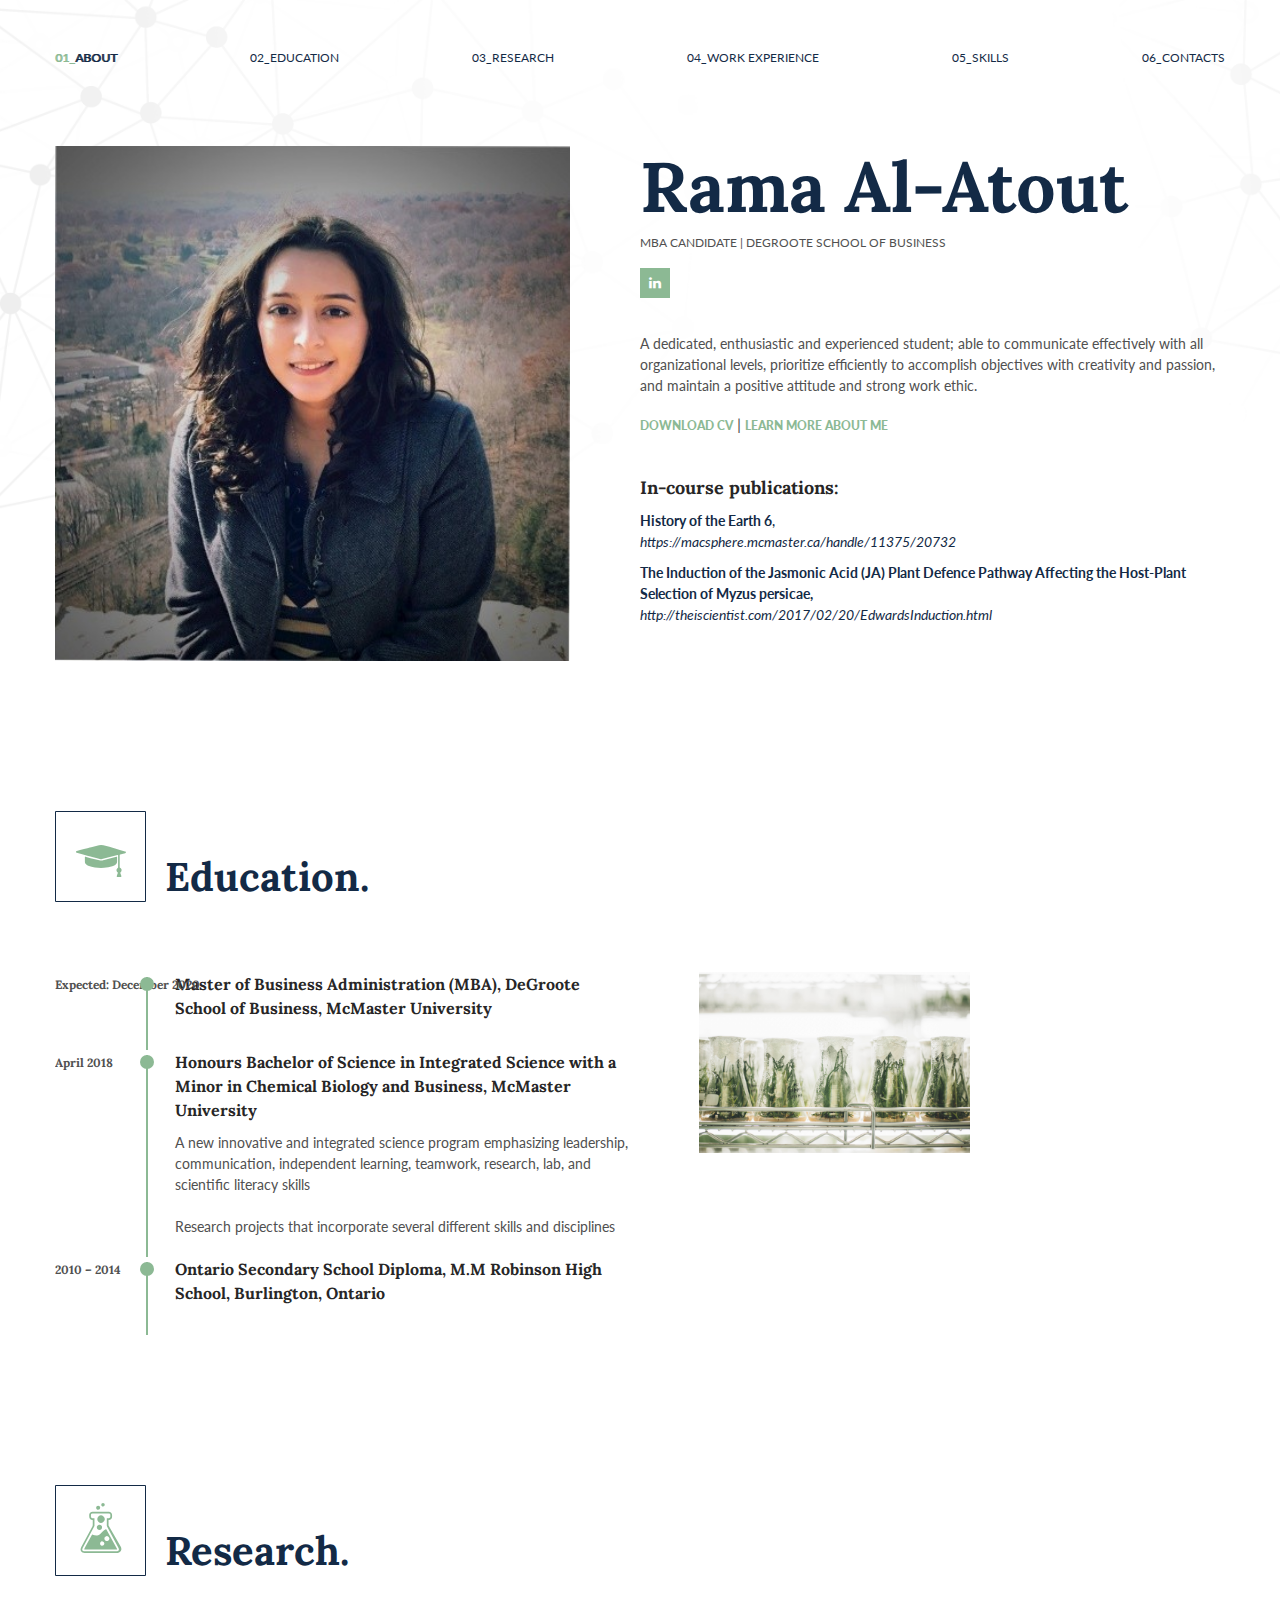
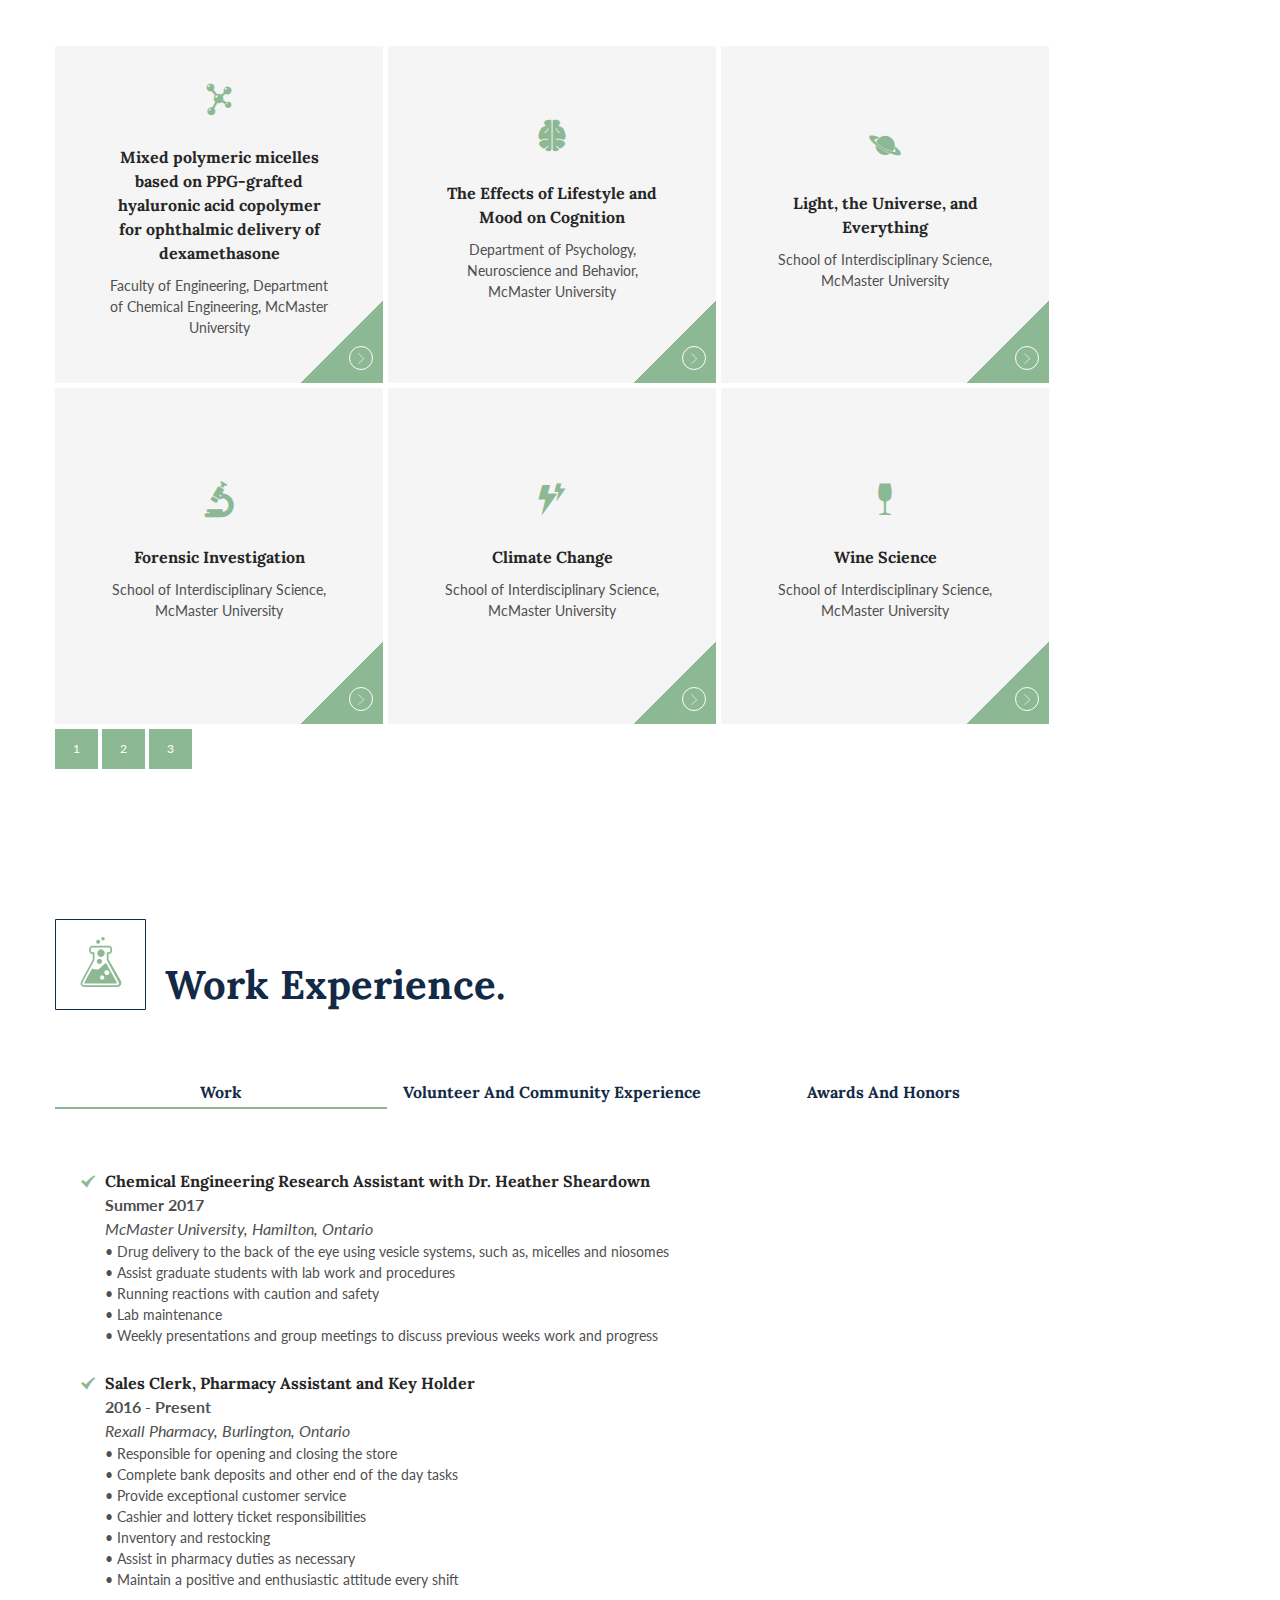
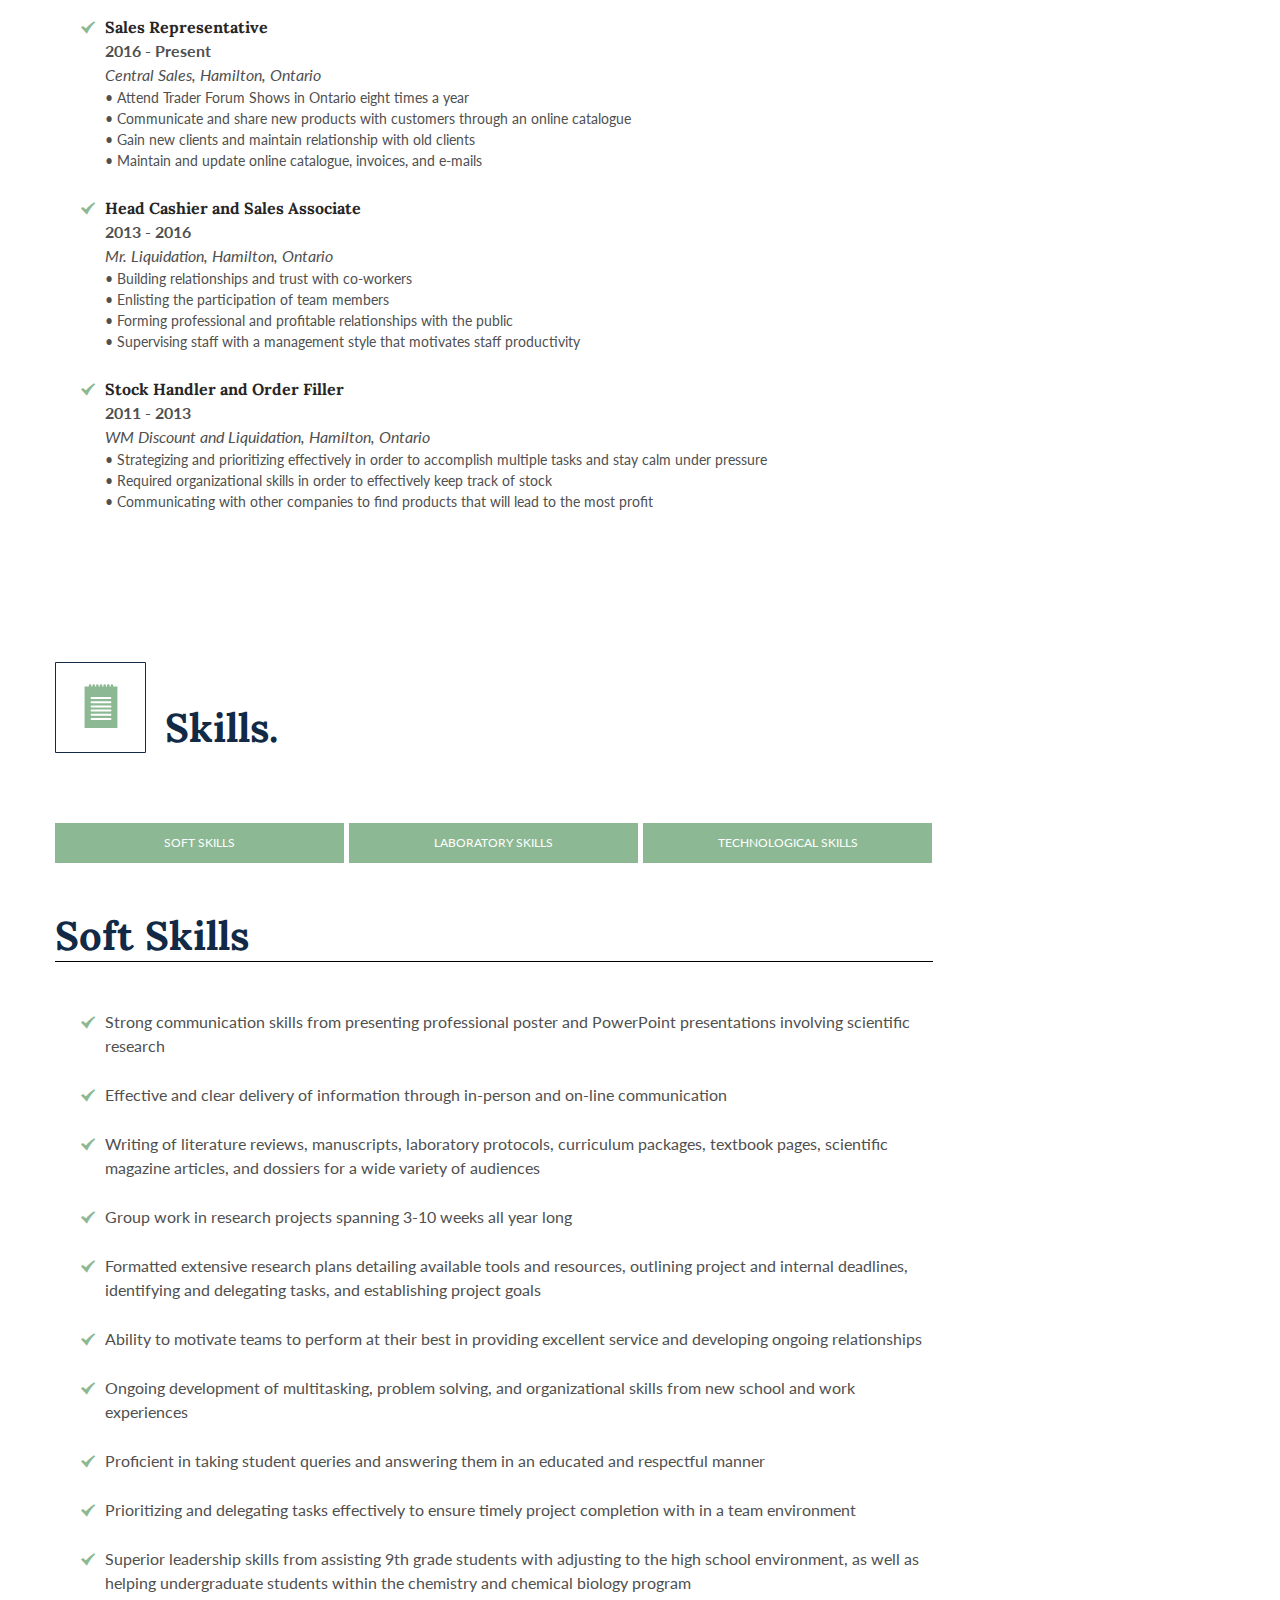
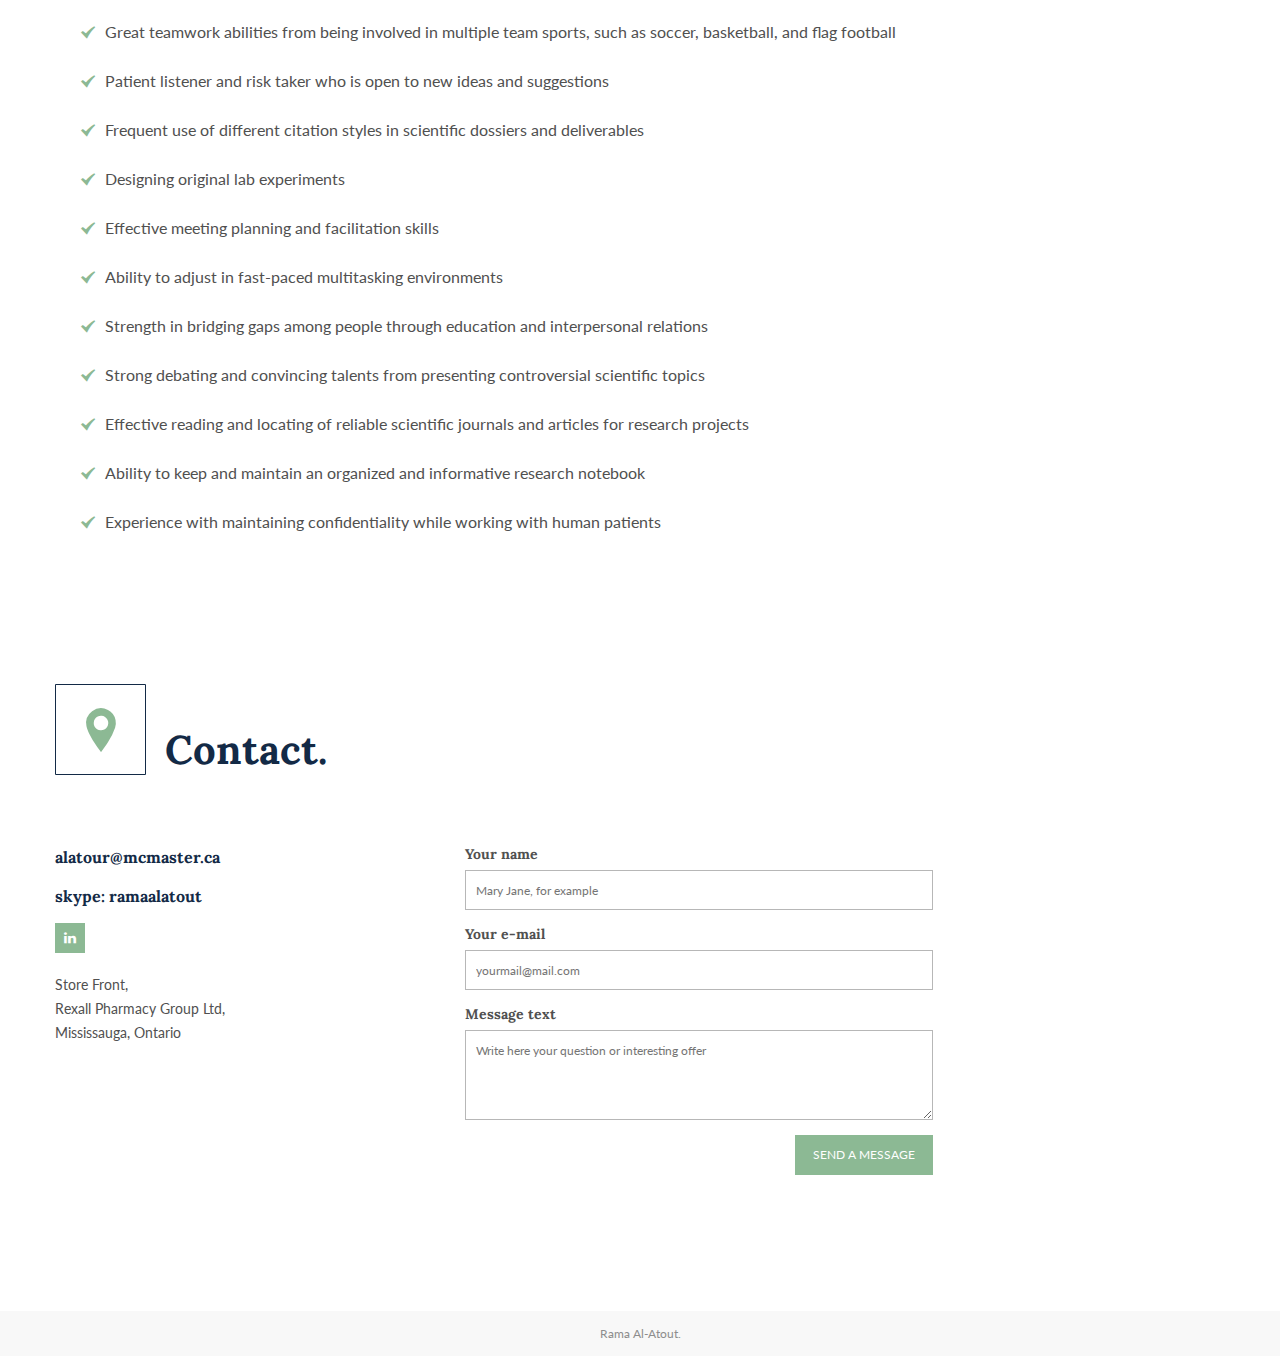
==== commit eaa63d80: "Update index.html" ====
--- a/index.html
+++ b/index.html
@@ -4,7 +4,7 @@
     <meta name="viewport" content="width=device-width, initial-scale=1">
     <meta http-equiv="x-ua-compatible" content="ie=edge">
 
-    <title>Rama Al-Atout | Honours Integrated Science, Minor Chemical Biology, Minor Business</title>
+    <title>Rama Al-Atout | MBA Candidate | DeGroote School of Business </title>
 
     <link rel="stylesheet" href="css/main.css" data-pin="img/icofont-location-pin--green.png">
     <link href="https://fonts.googleapis.com/css?family=Lato:400,700,900|Lora:400,400i,700" rel="stylesheet">
@@ -46,7 +46,7 @@
                 </div>
                 <div class="o-screen-about__col">
                     <h1 class="u-mb-5">Rama Al-Atout</h1>
-                    <span class="c-screen-about__caption">Honours Integrated Science, Minor Chemical Biology, Minor Business</span>
+                    <span class="c-screen-about__caption">MBA Candidate | DeGroote School of Business</span>
                     <ul class="c-socials u-mb-35">
                         <li class="c-socials__item">
                             <a href="https://www.linkedin.com/in/rama-al-atout/" class="c-socials__link" target="_blank">
@@ -91,9 +91,19 @@
                         <ul class="c-timeline__list">
                             <li class="c-timeline__item">
                                 <header class="c-timeline__header">
-                                  <span class="c-timeline__time">Level 4</span>
+                                  <span class="c-timeline__time">Expected: December 2020</span>
                                   <span class="c-timeline__line"></span>
-                                  <h4 class="c-timeline__heading">Honours Bachelor of Science in Integrated Science with a Concentration in Chemical Biology, McMaster University</h4>
+                                  <h4 class="c-timeline__heading">Master of Business Administration (MBA), DeGroote School of Business, McMaster University</h4>
+                                </header>
+                                <p class="c-timeline__body"></p>
+                            </li>
+                        </ul>                                
+                        <ul class="c-timeline__list">
+                            <li class="c-timeline__item">
+                                <header class="c-timeline__header">
+                                  <span class="c-timeline__time">April 2018</span>
+                                  <span class="c-timeline__line"></span>
+                                  <h4 class="c-timeline__heading">Honours Bachelor of Science in Integrated Science with a Minor in Chemical Biology and Business, McMaster University</h4>
                                 </header>
                                 <p class="c-timeline__body">A new innovative and integrated science program emphasizing leadership, communication, independent learning, teamwork, research, lab, and scientific literacy skills <br/><br/>
                                     Research projects that incorporate several different skills and disciplines</p>
@@ -830,7 +840,7 @@
                   <label for="contact-message">Message text</label>
                   <textarea class="c-form__field" id="contact-message" name="name" placeholder="Write here your question or interesting offer" required=""></textarea>
                   <fieldset class="u-text-right">
-                    <button class="c-button c-button--primary" type="submit" name="contact-submit">send a message</button>
+                    <button class="c-button c-button--primary" type="submit" name="contact-submit" id="send-msg">send a message</button>
                   </fieldset>
                 </form>
               </div>
@@ -853,4 +863,4 @@
     <script src="js/main.js"></script>
 </body>
 
-</html>+</html>
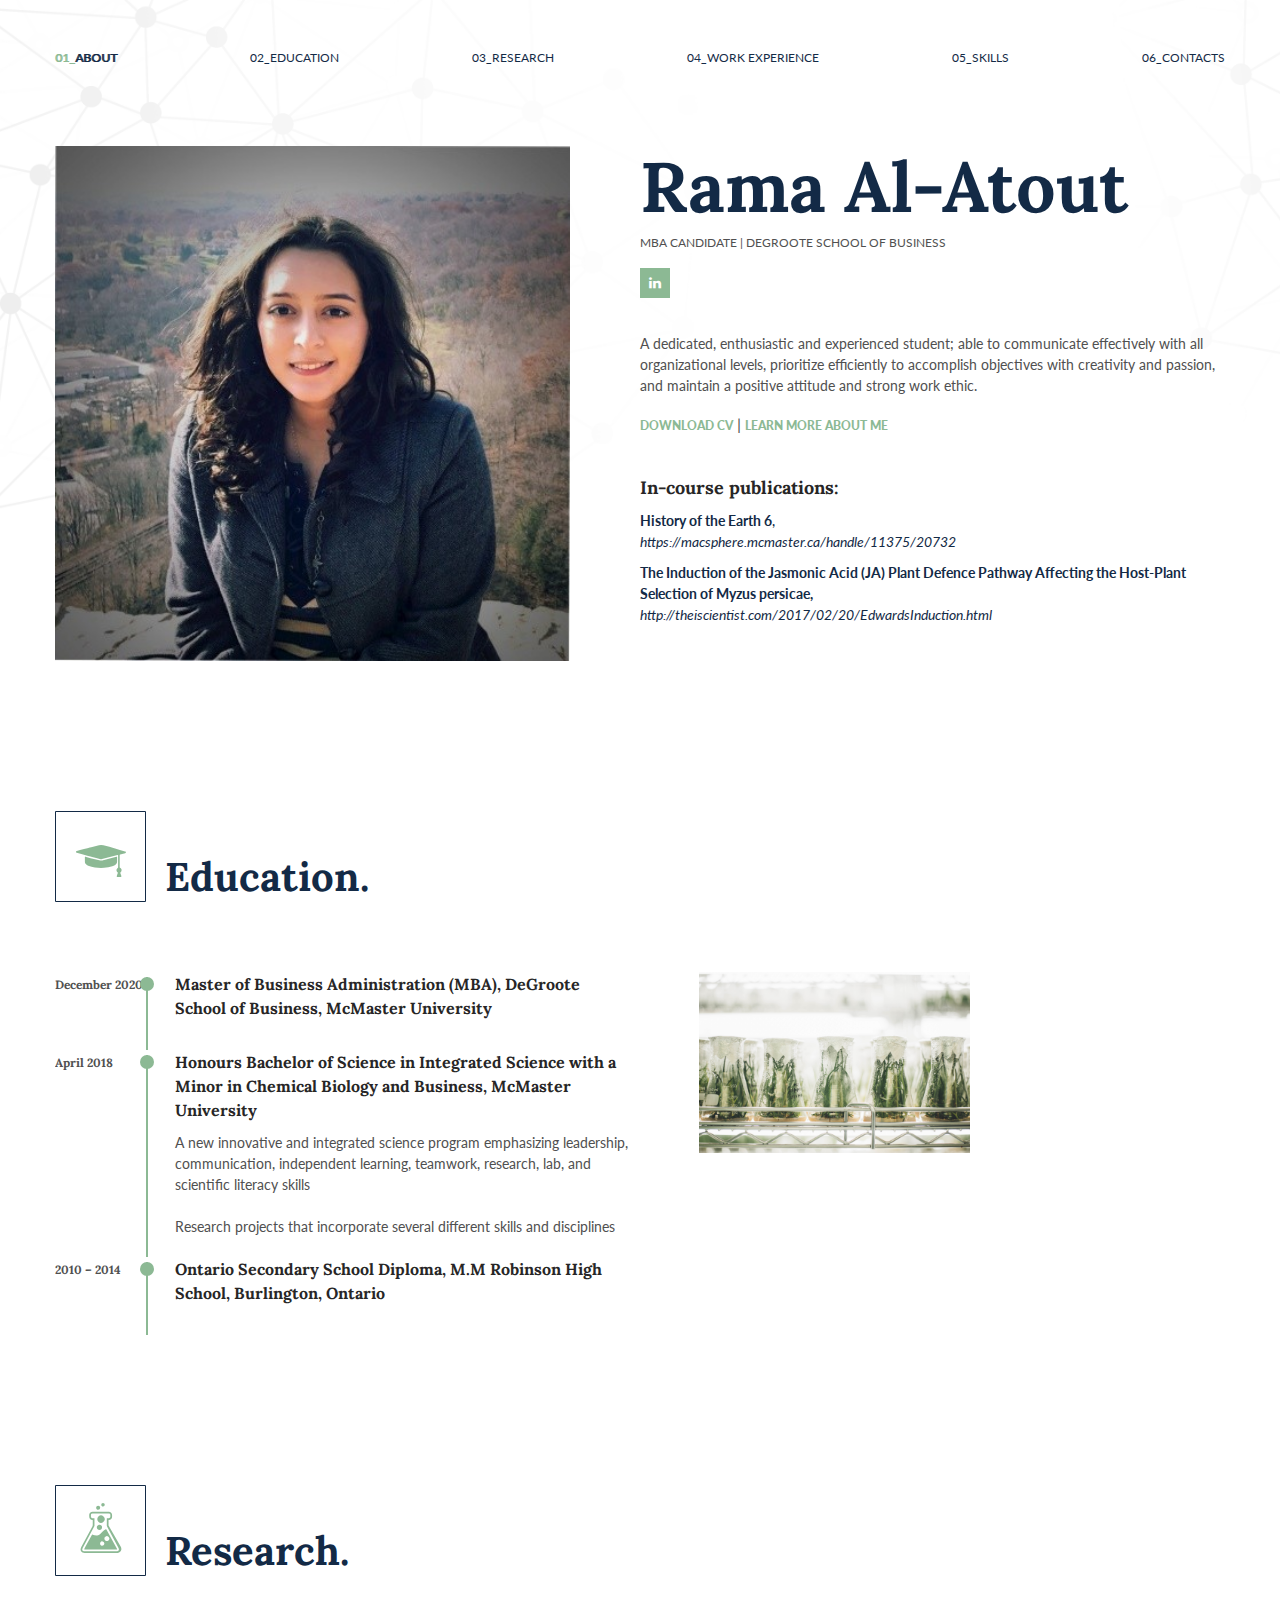
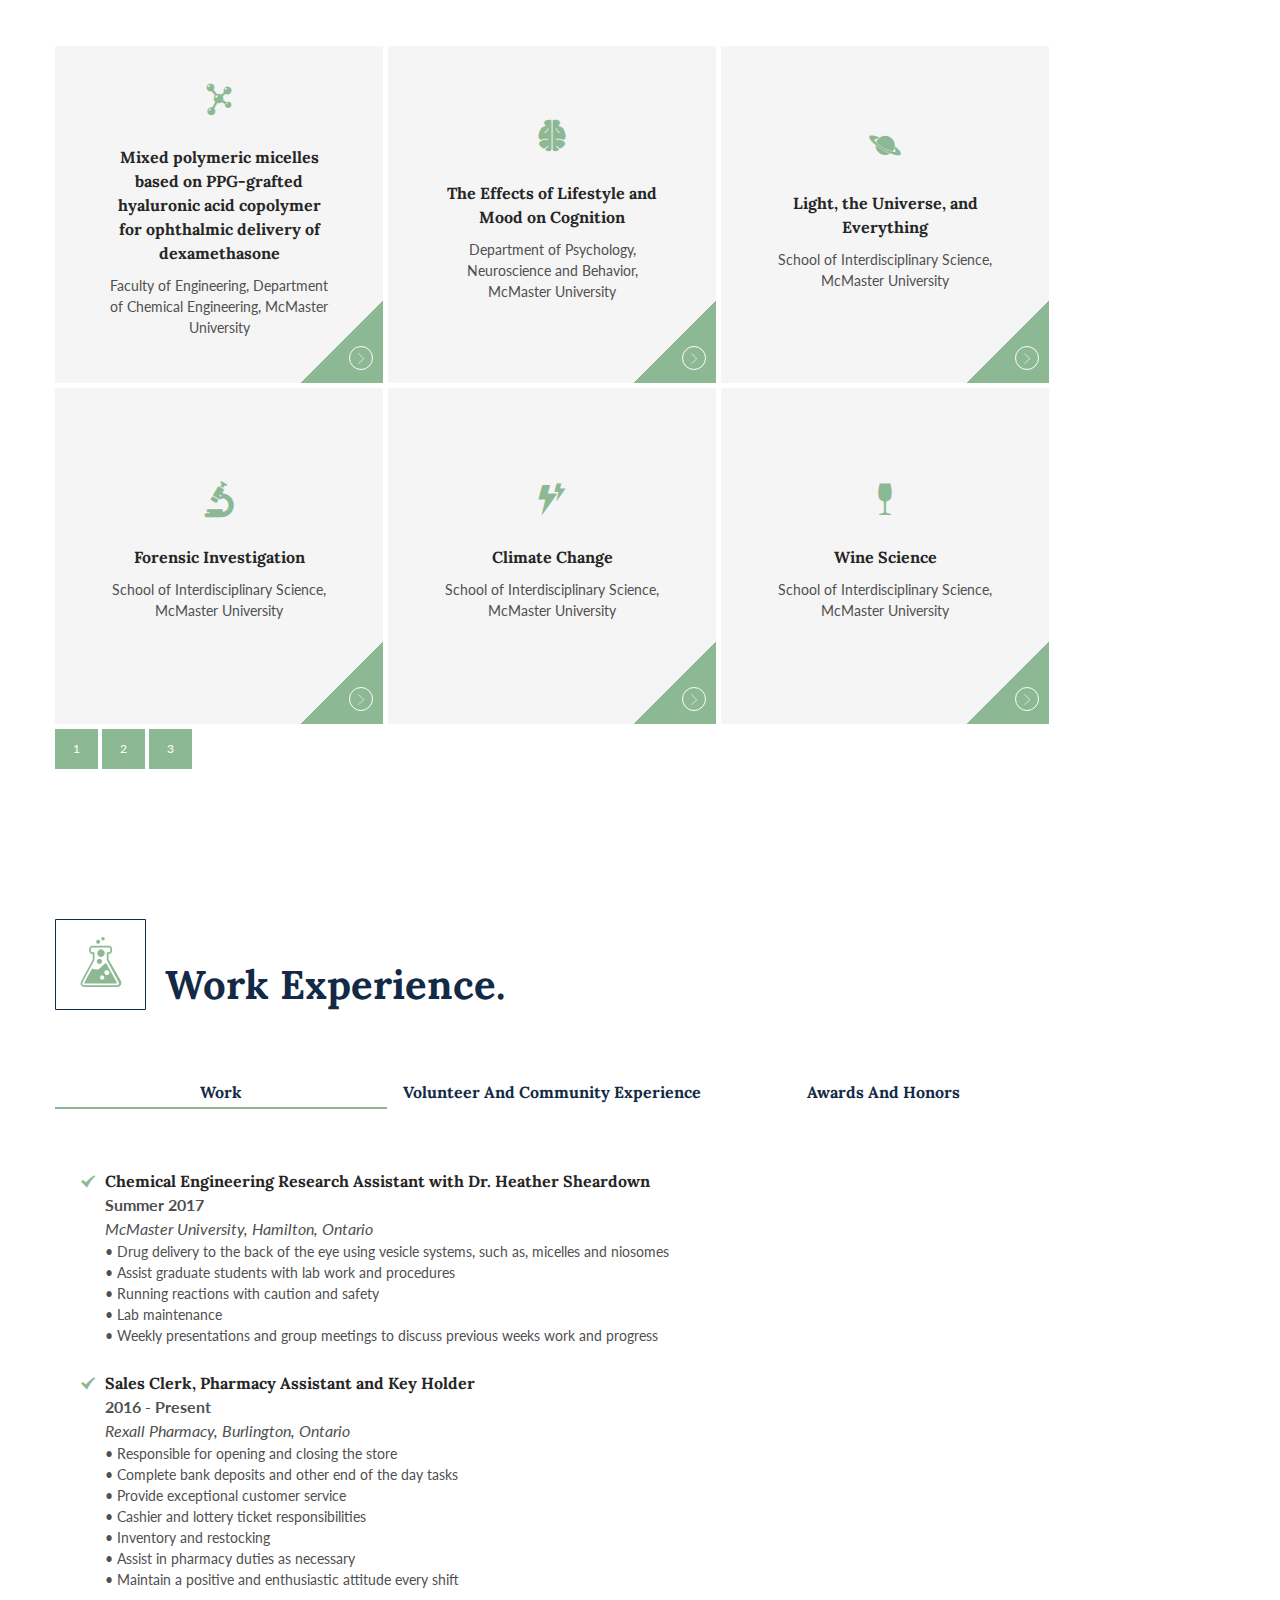
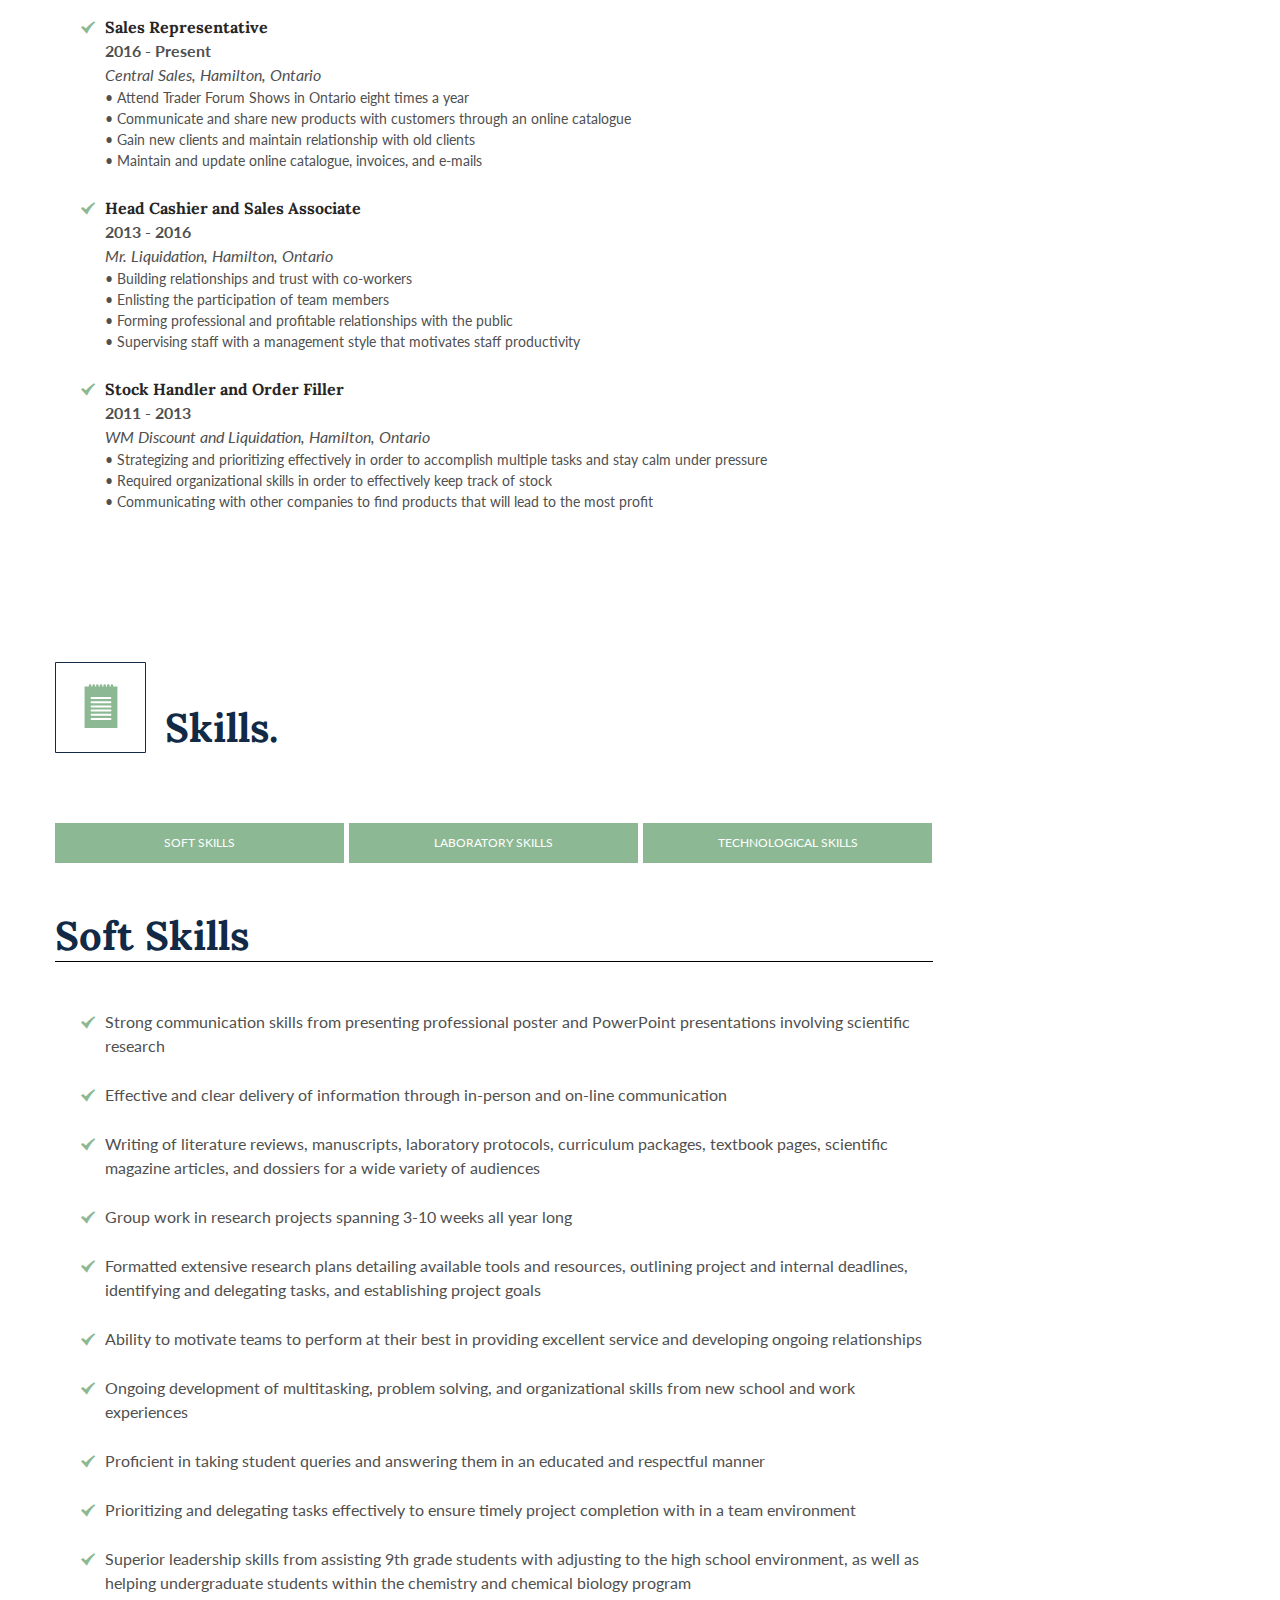
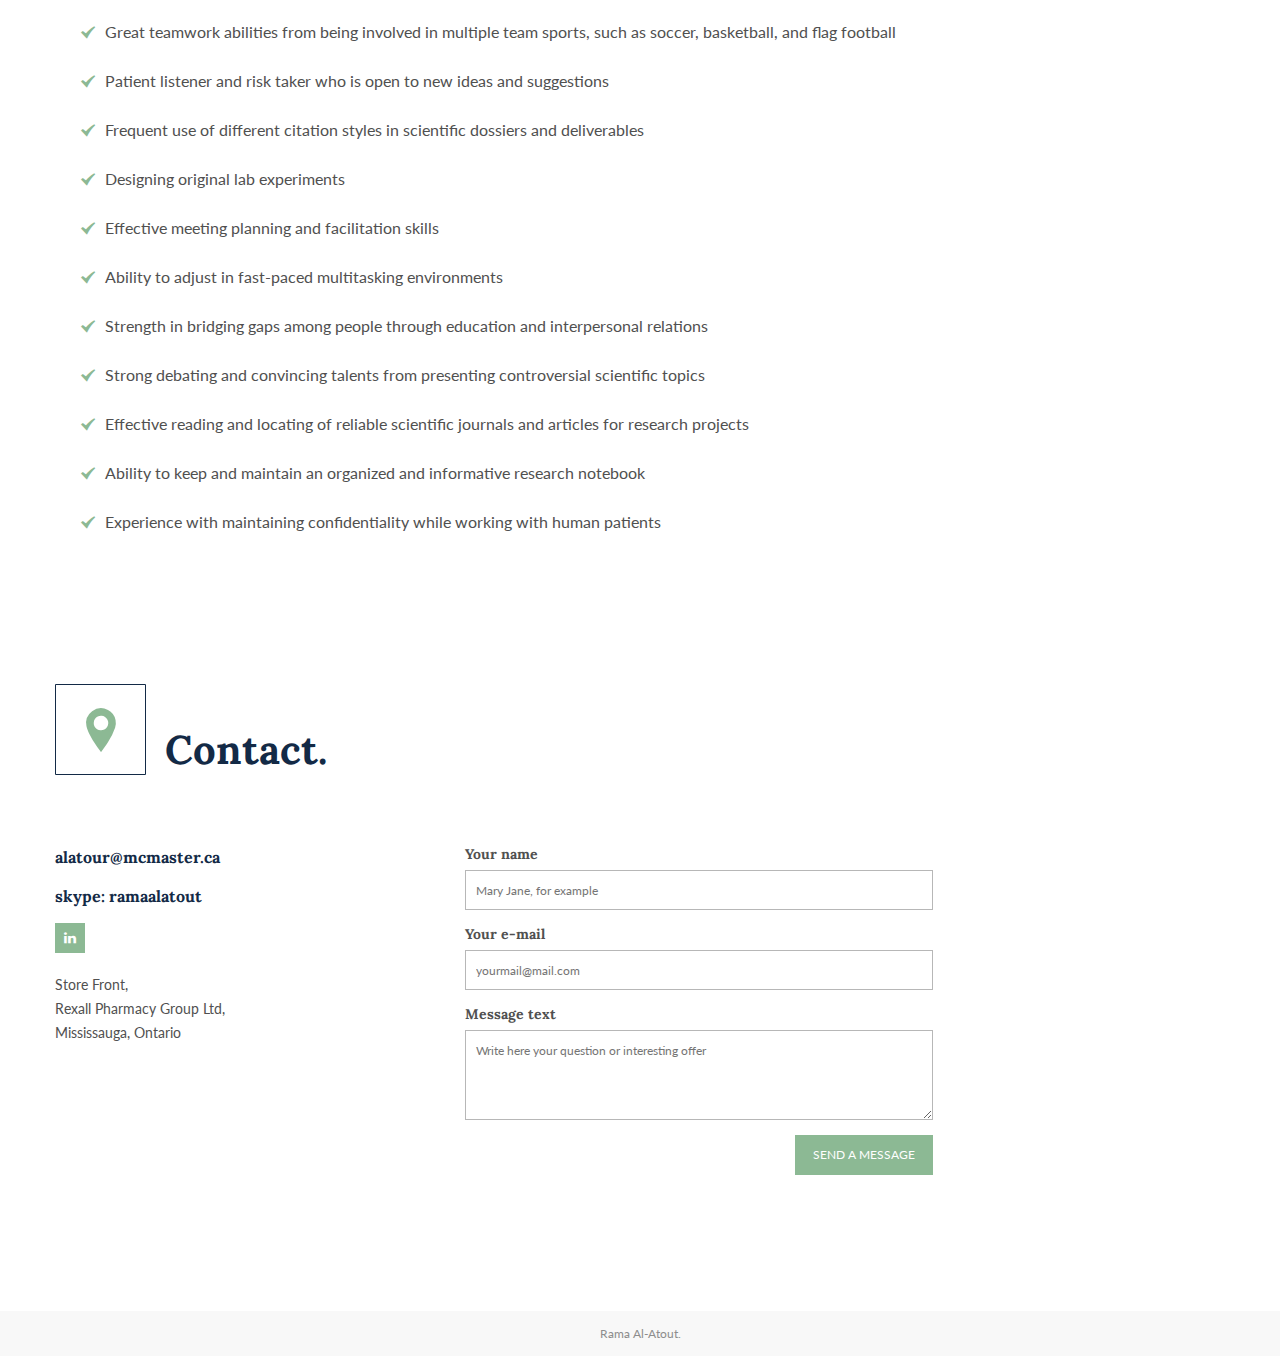
==== commit bc6529c6: "Update index.html" ====
--- a/index.html
+++ b/index.html
@@ -91,7 +91,7 @@
                         <ul class="c-timeline__list">
                             <li class="c-timeline__item">
                                 <header class="c-timeline__header">
-                                  <span class="c-timeline__time">Expected: December 2020</span>
+                                  <span class="c-timeline__time">December 2020</span>
                                   <span class="c-timeline__line"></span>
                                   <h4 class="c-timeline__heading">Master of Business Administration (MBA), DeGroote School of Business, McMaster University</h4>
                                 </header>
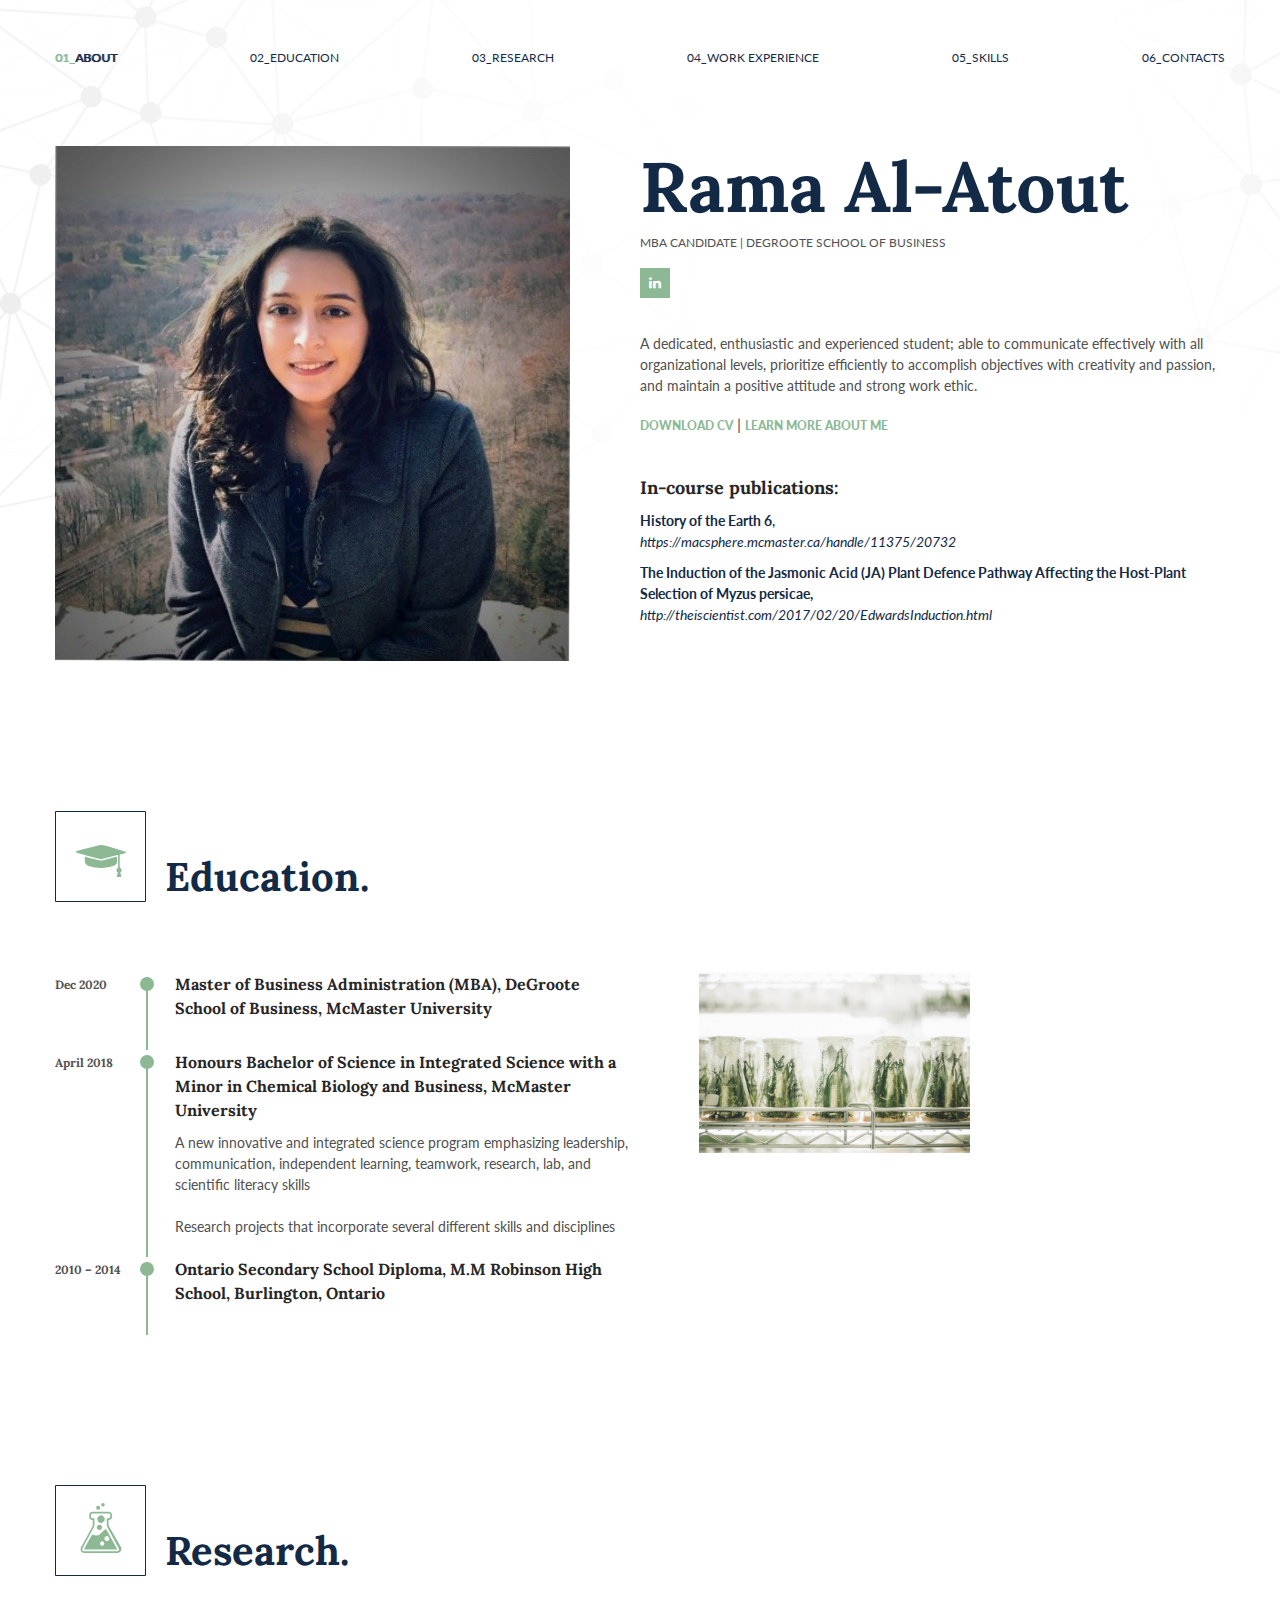
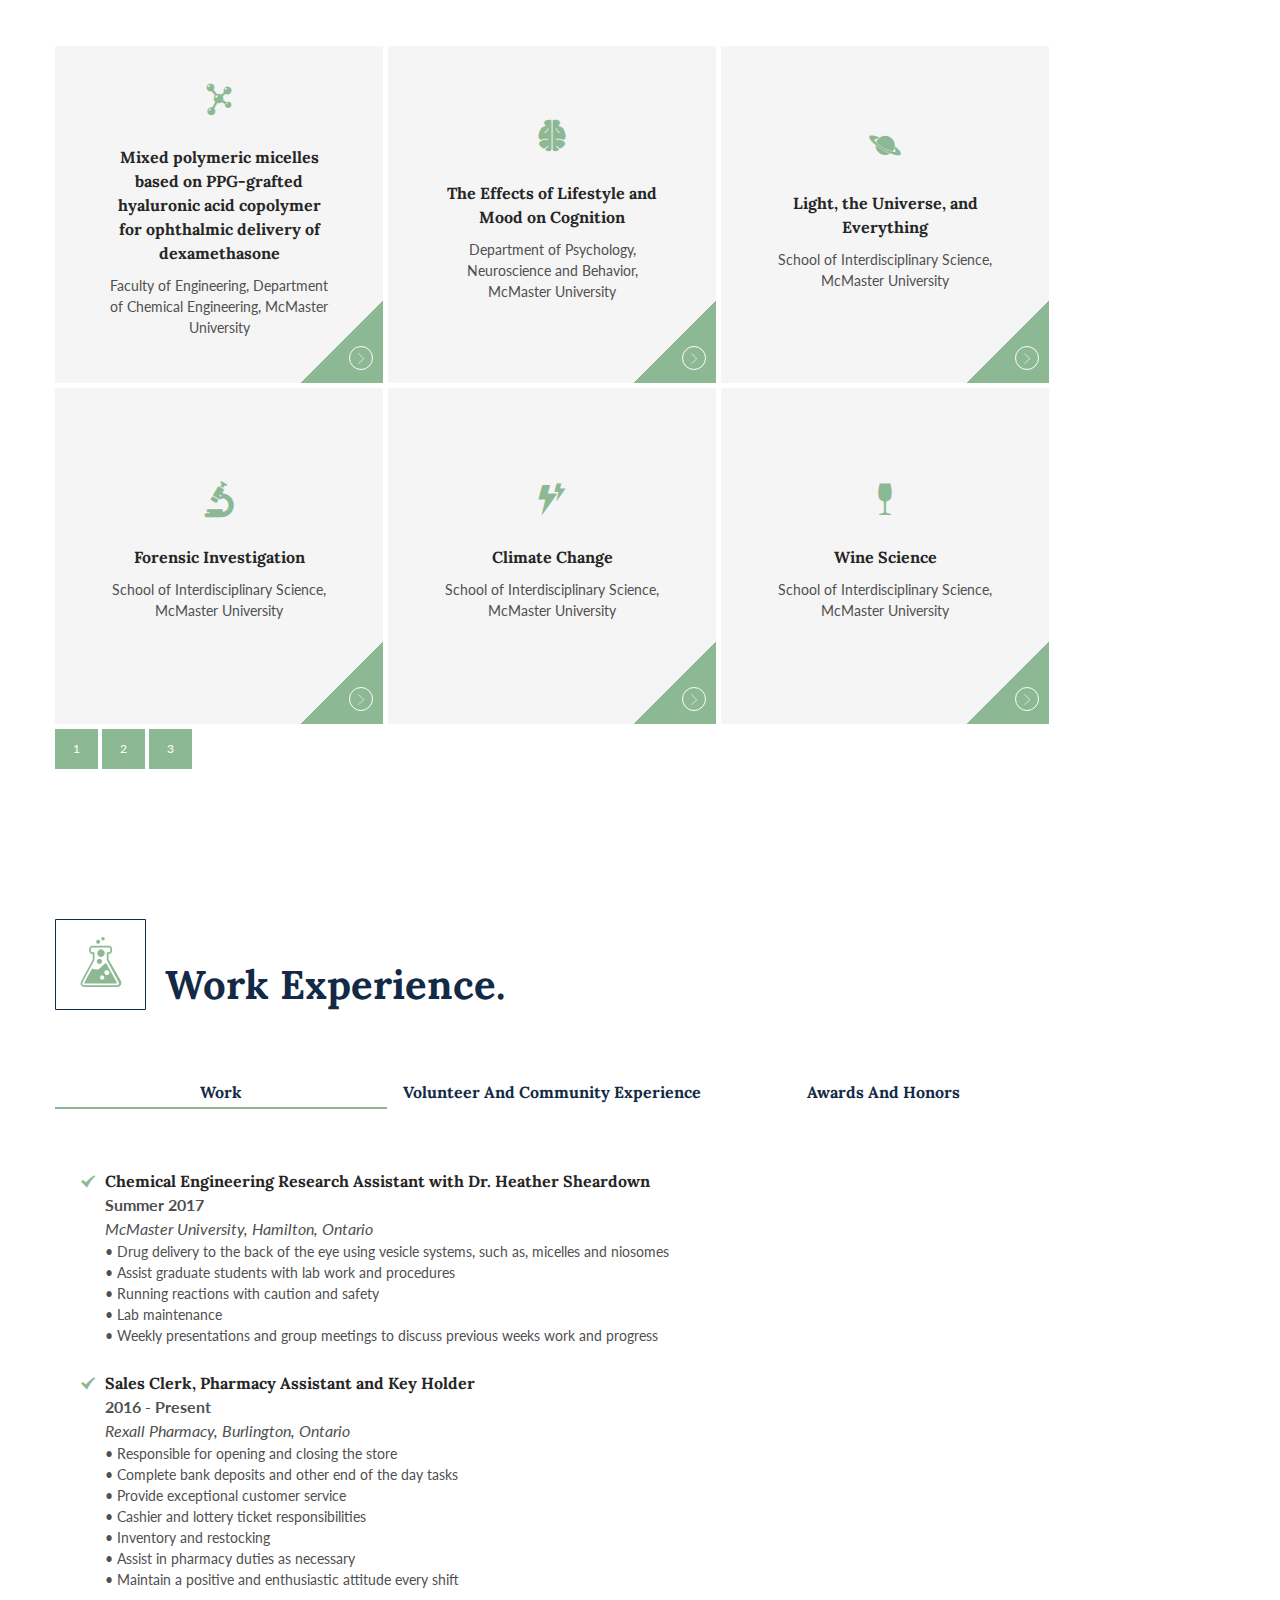
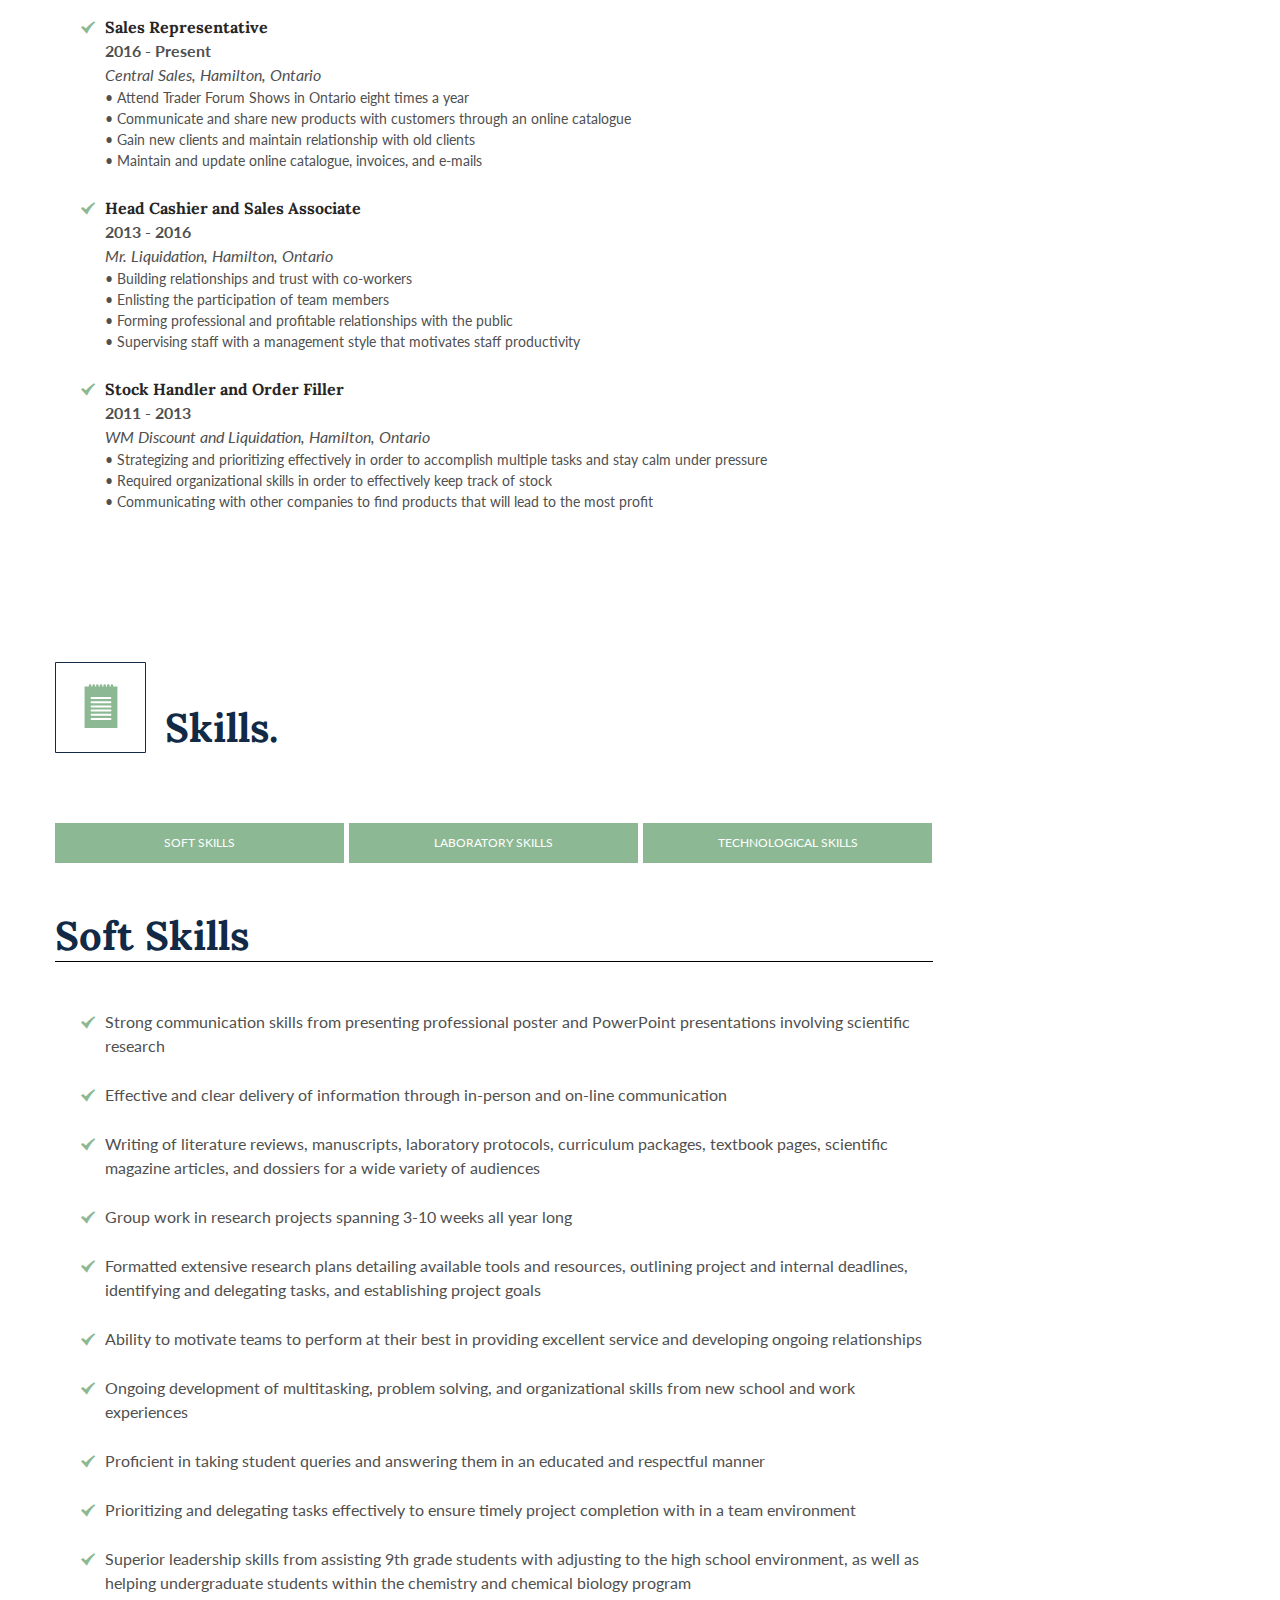
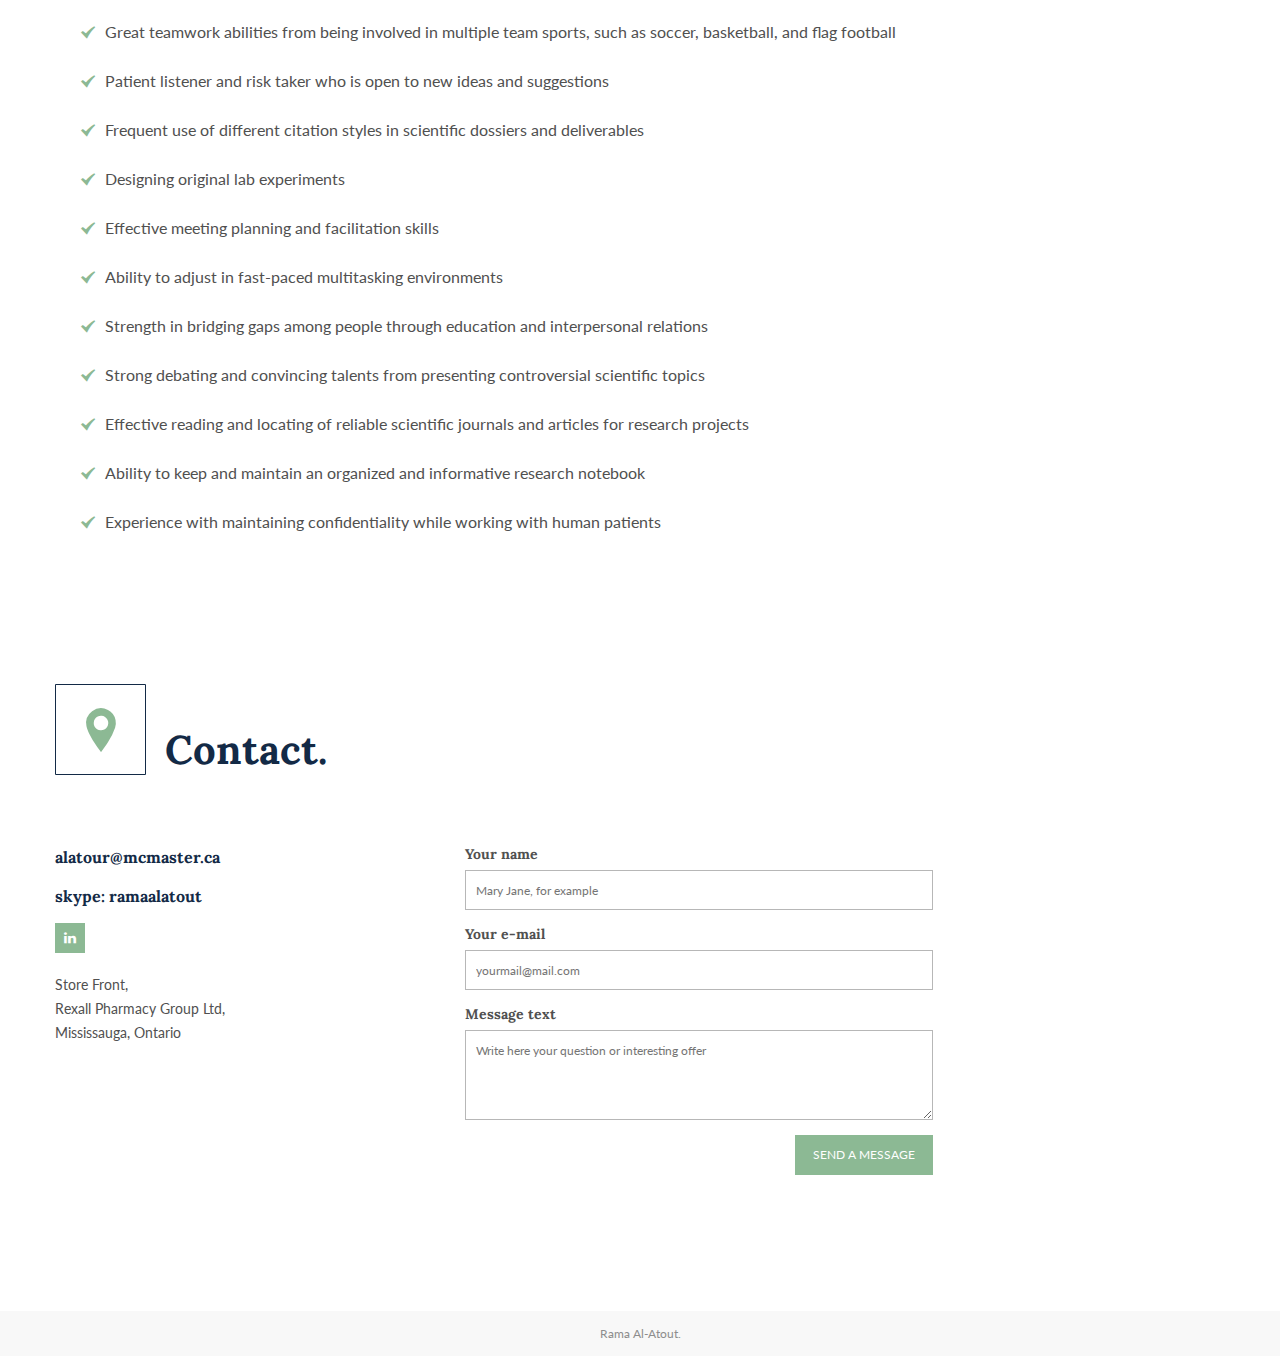
==== commit 1e3596f6: "Update index.html" ====
--- a/index.html
+++ b/index.html
@@ -91,7 +91,7 @@
                         <ul class="c-timeline__list">
                             <li class="c-timeline__item">
                                 <header class="c-timeline__header">
-                                  <span class="c-timeline__time">December 2020</span>
+                                  <span class="c-timeline__time">Dec 2020</span>
                                   <span class="c-timeline__line"></span>
                                   <h4 class="c-timeline__heading">Master of Business Administration (MBA), DeGroote School of Business, McMaster University</h4>
                                 </header>
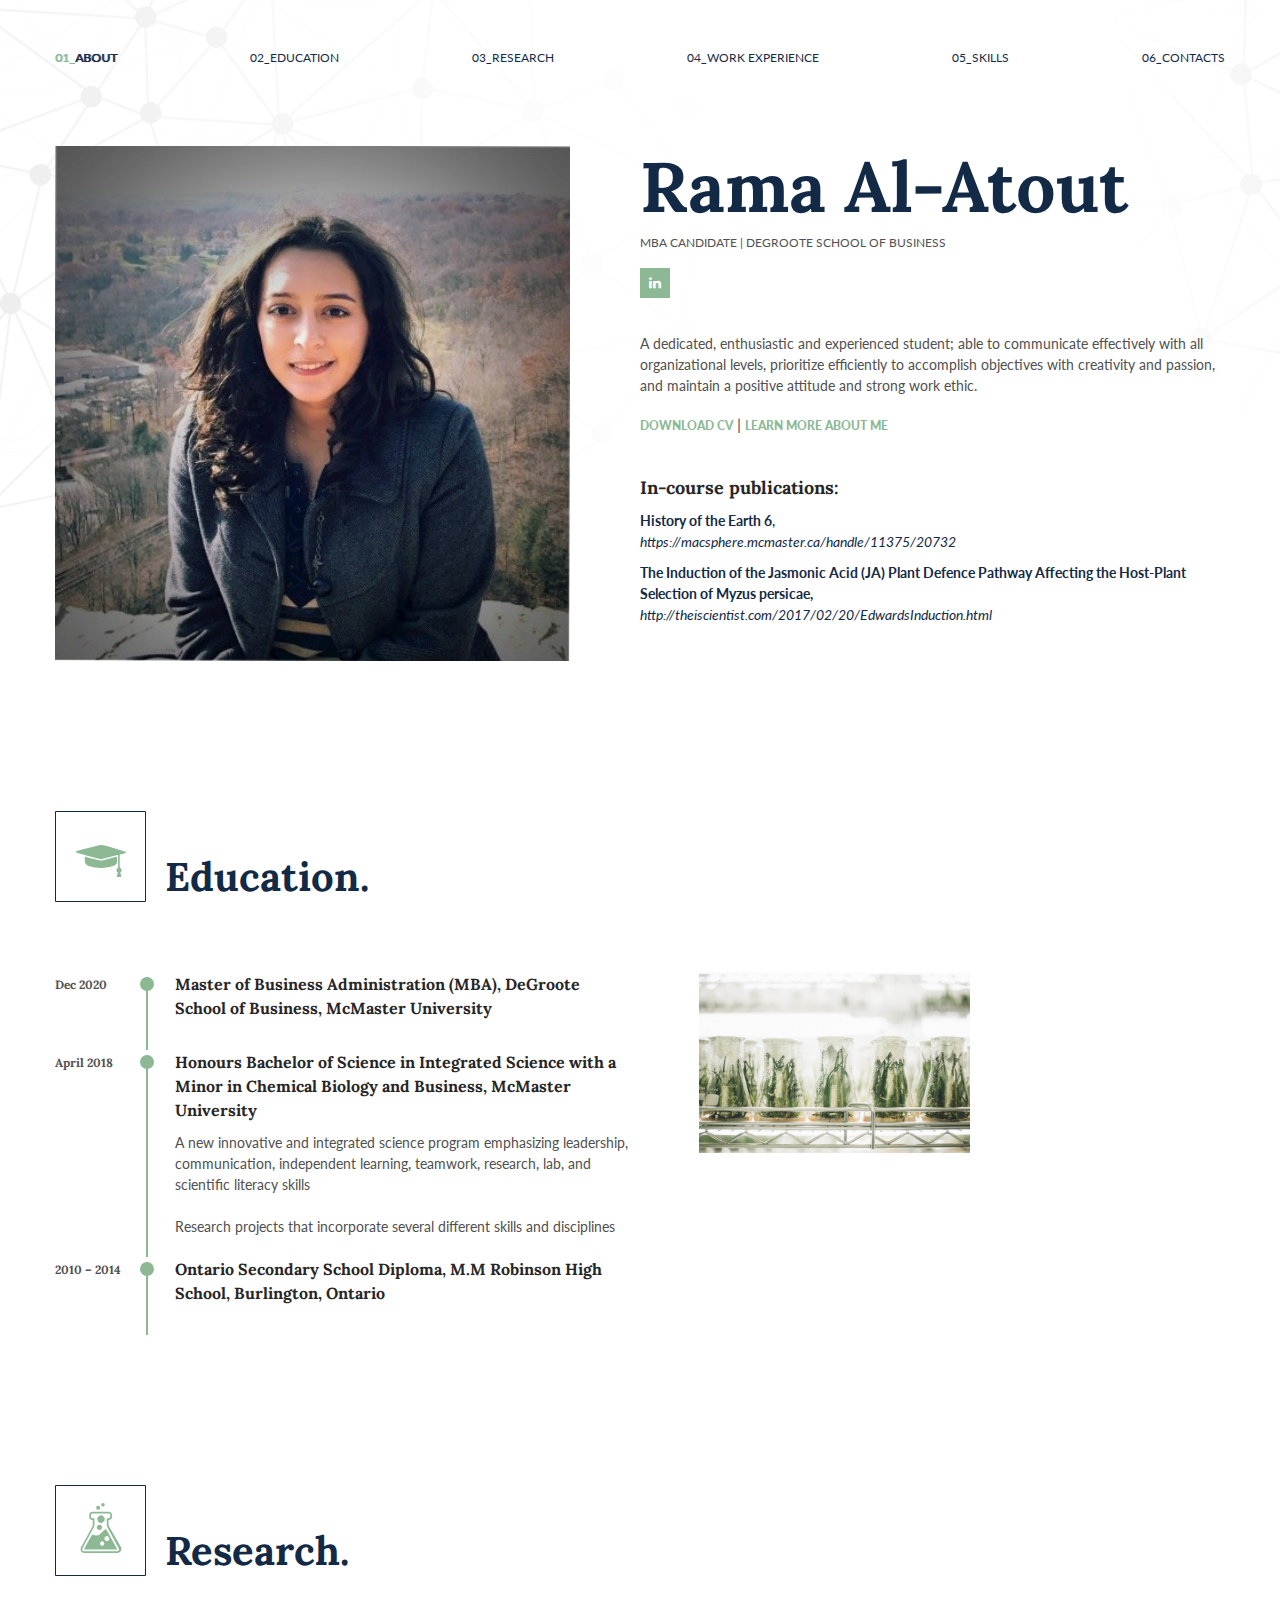
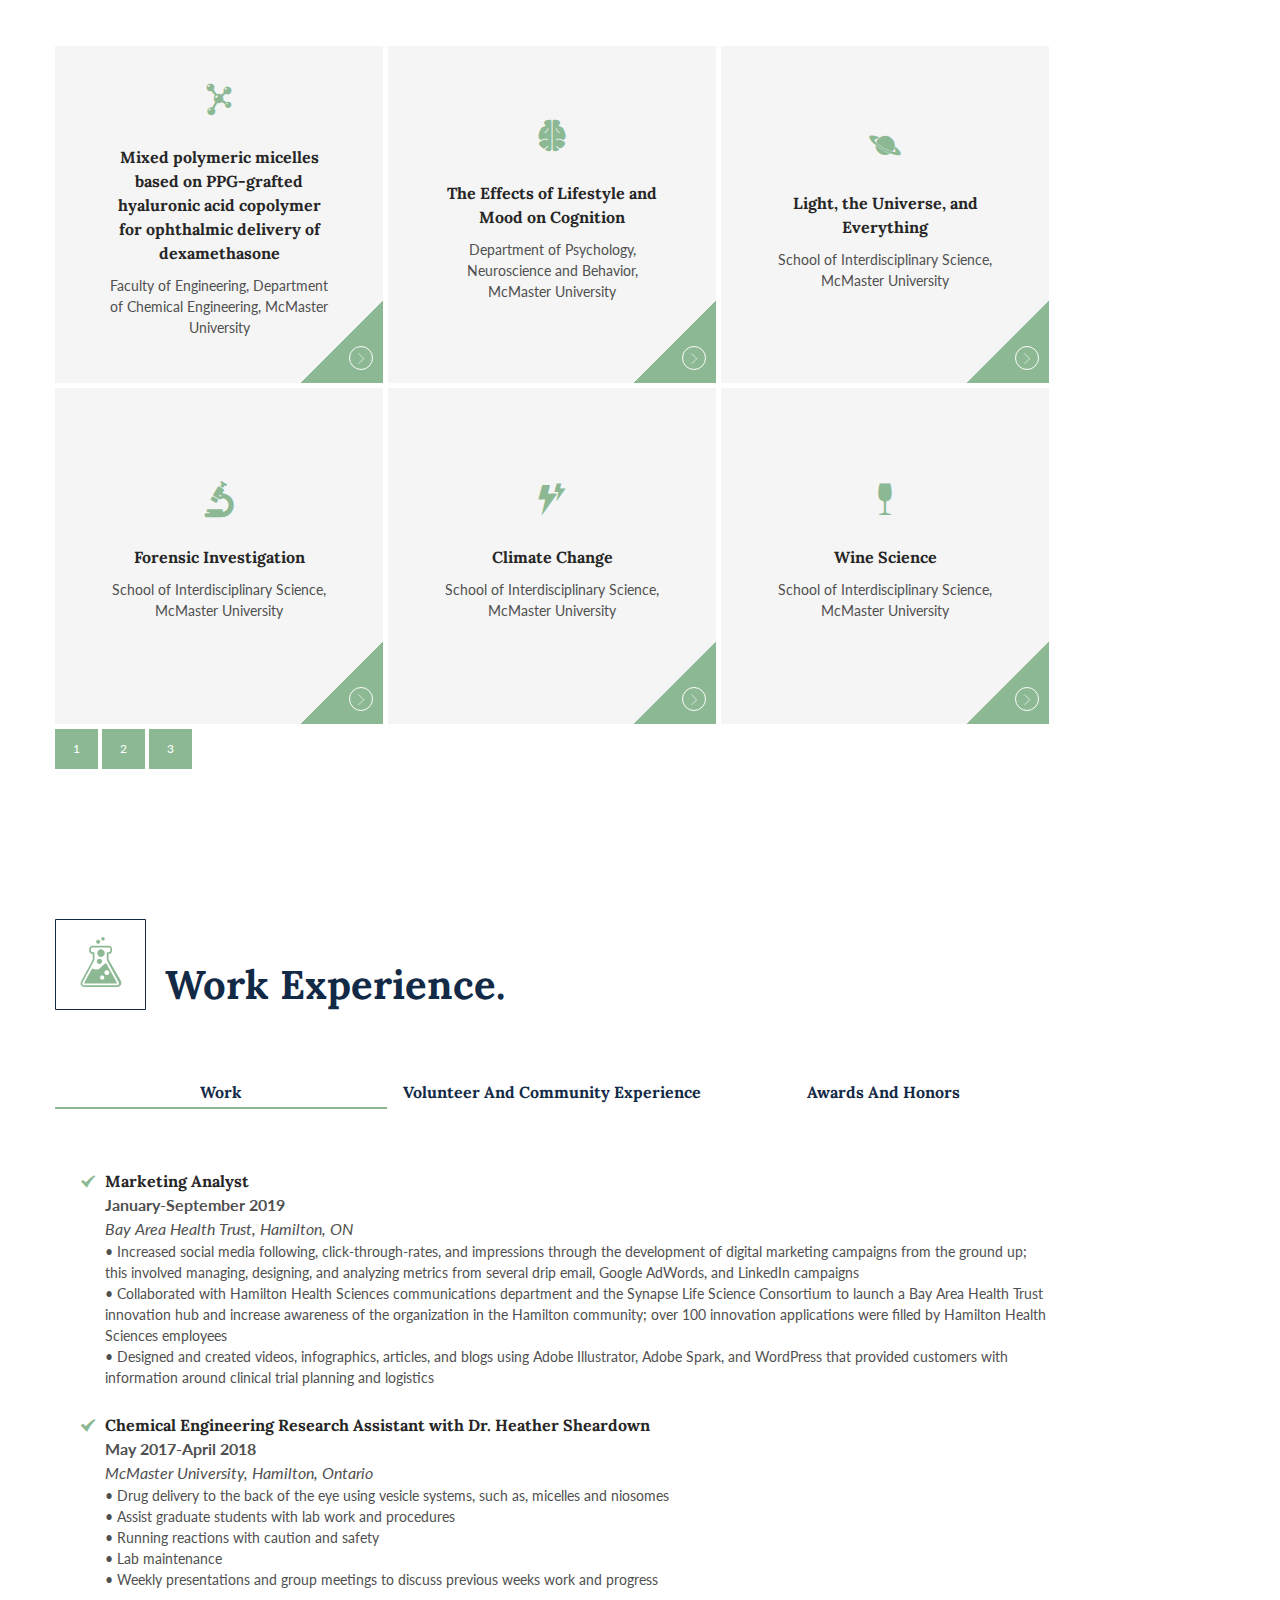
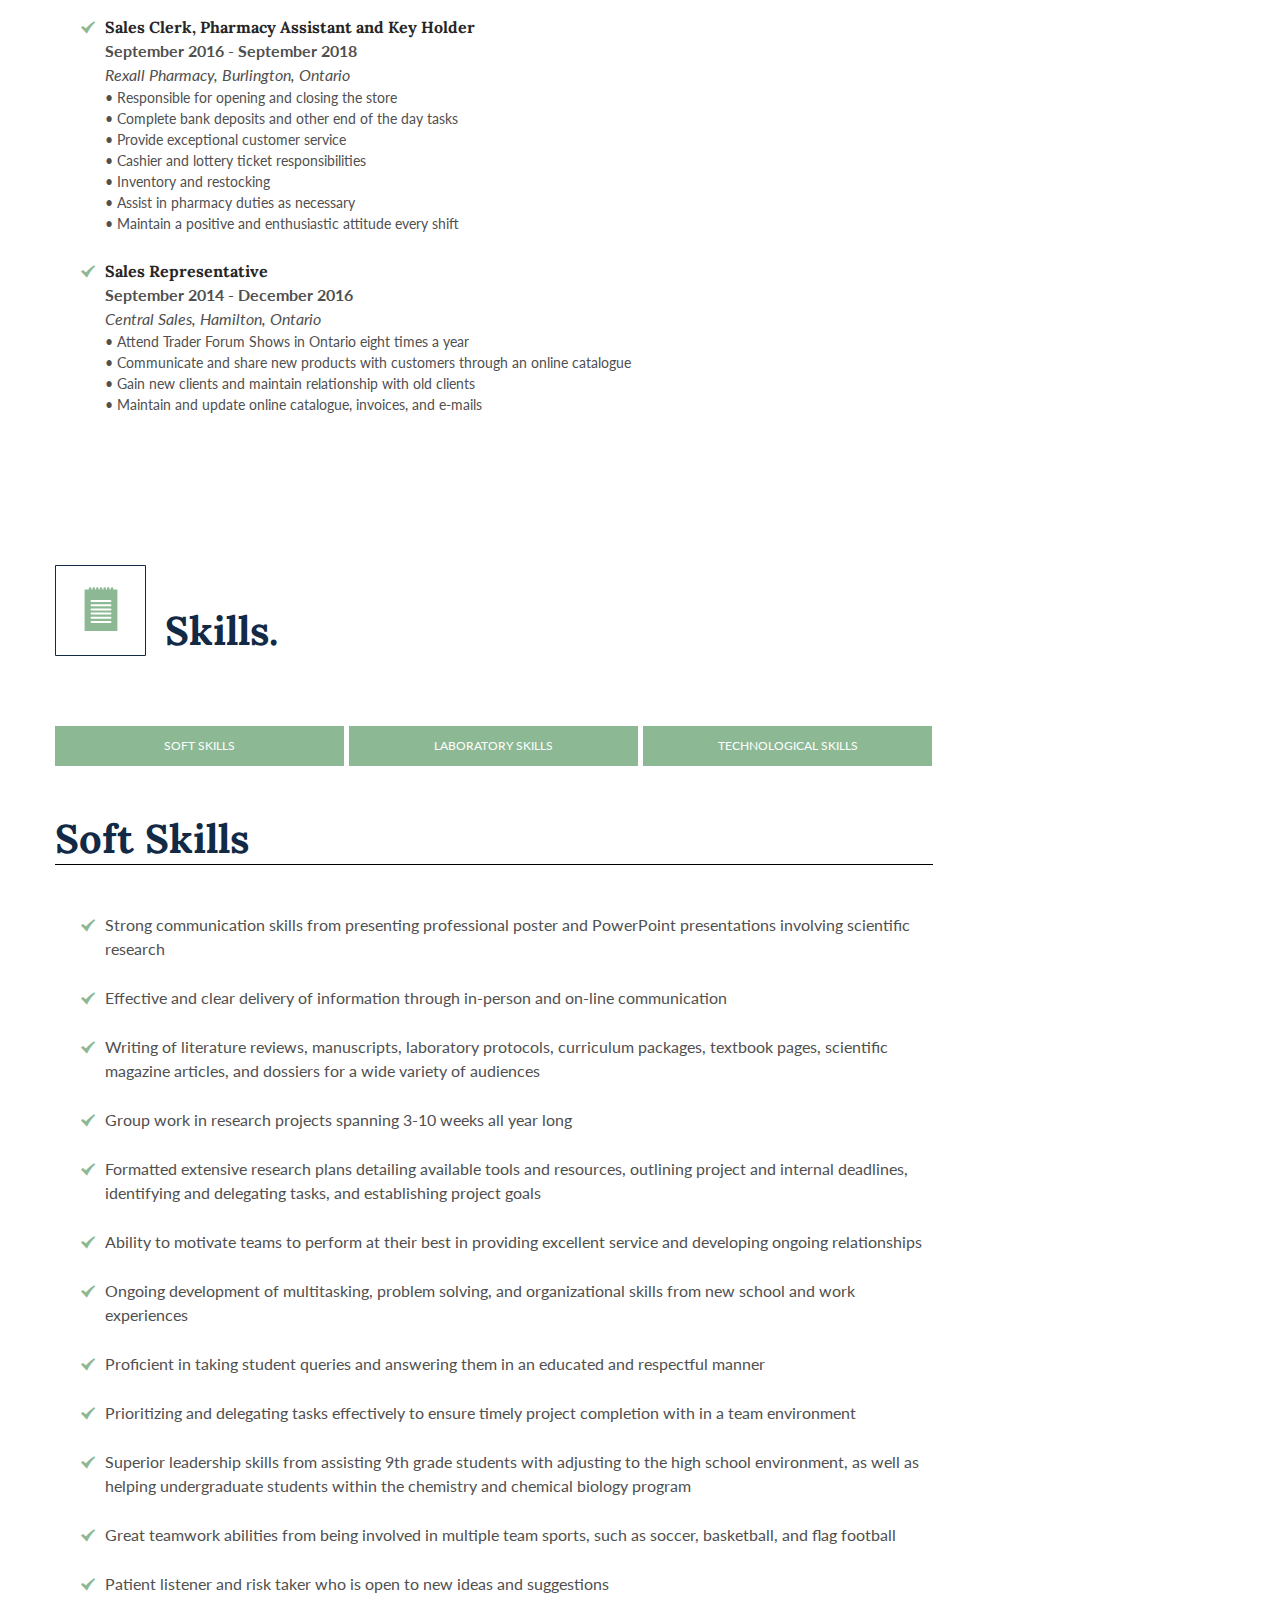
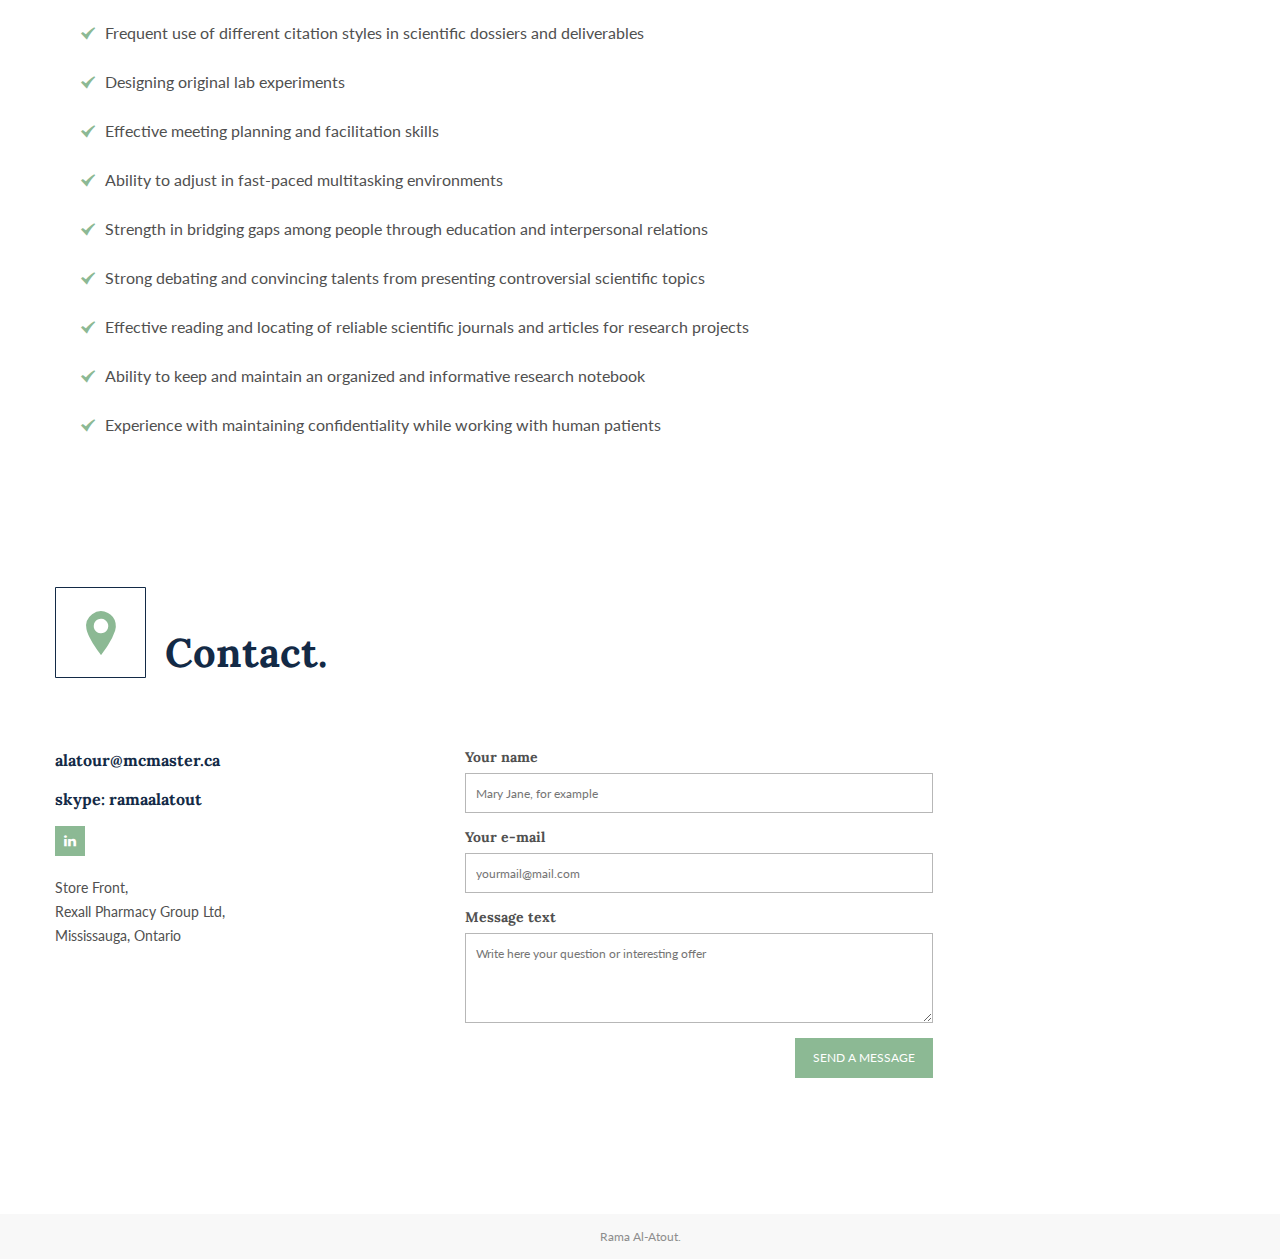
==== commit 53f8e049: "Update index.html" ====
--- a/index.html
+++ b/index.html
@@ -565,9 +565,20 @@
                             <label class="c-tabs__header" for="tab1">Work</label>
                             <div class="c-tabs__content" style="top: 29px;">
                                 <ul class="c-tabs__list">
+                                     <li>
+                                        <h4>Marketing Analyst</h4>
+                                        <b>January-September 2019</b><br/>
+                                        <i>Bay Area Health Trust, Hamilton, ON</i>
+                                        <p>
+                                                    &bull; Increased social media following, click-through-rates, and impressions through the development of digital marketing campaigns from the ground up; this involved managing, designing, and analyzing metrics from several drip email, Google AdWords, and LinkedIn campaigns <br/>
+                                                    &bull; Collaborated with Hamilton Health Sciences communications department and the Synapse Life Science Consortium to launch a Bay Area Health Trust innovation hub and increase awareness of the organization in the Hamilton community; over 100 innovation applications were filled by Hamilton Health Sciences employees  <br/>
+                                                    &bull; Designed and created videos, infographics, articles, and blogs using Adobe Illustrator, Adobe Spark, and WordPress that provided customers with information around clinical trial planning and logistics <br/>
+                                        </p>
+                                    </li>
+                                    <li>
                                     <li>
                                         <h4>Chemical Engineering Research Assistant with Dr. Heather Sheardown</h4>
-                                        <b>Summer 2017</b><br/>
+                                        <b>May 2017-April 2018</b><br/>
                                         <i>McMaster University, Hamilton, Ontario</i>
                                         <p>
                                                     &bull; Drug delivery to the back of the eye using vesicle systems, such as, micelles and niosomes<br/>
@@ -579,7 +590,7 @@
                                     </li>
                                     <li>
                                                 <h4>Sales Clerk, Pharmacy Assistant and Key Holder</h4>
-                                                <b>2016 - Present</b><br/>
+                                                <b>September 2016 - September 2018</b><br/>
                                                 <i>Rexall Pharmacy, Burlington, Ontario</i>
                                                 <p>
                                                     &bull; Responsible for opening and closing the store<br/>
@@ -593,34 +604,13 @@
                                     </li>
                                     <li>
                                         <h4>Sales Representative</h4>
-                                        <b>2016 - Present</b><br/>
+                                        <b>September 2014 - December 2016</b><br/>
                                         <i>Central Sales, Hamilton, Ontario</i>
                                         <p>
                                             &bull; Attend Trader Forum Shows in Ontario eight times a year<br/>
                                             &bull; Communicate and share new products with customers through an online catalogue <br/>
                                             &bull; Gain new clients and maintain relationship with old clients <br/>
                                             &bull; Maintain and update online catalogue, invoices, and e-mails<br/>
-                                        </p>
-                                    </li>
-                                    <li>
-                                        <h4>Head Cashier and Sales Associate</h4>
-                                        <b>2013 - 2016</b><br/>
-                                        <i>Mr. Liquidation, Hamilton, Ontario</i>
-                                        <p>
-                                            &bull; Building relationships and trust with co-workers<br/>
-                                            &bull; Enlisting the participation of team members <br/>
-                                            &bull; Forming professional and profitable relationships with the public <br/>
-                                            &bull; Supervising staff with a management style that motivates staff productivity<br/>
-                                        </p>
-                                    </li>
-                                    <li>
-                                        <h4>Stock Handler and Order Filler</h4>
-                                        <b>2011 - 2013</b><br/>
-                                        <i>WM Discount and Liquidation, Hamilton, Ontario</i>
-                                        <p>
-                                            &bull; Strategizing and prioritizing effectively in order to accomplish multiple tasks and stay calm under pressure<br/>
-                                            &bull; Required organizational skills in order to effectively keep track of stock <br/>
-                                            &bull; Communicating with other companies to find products that will lead to the most profit <br/>
                                         </p>
                                     </li>
                                 </ul>     
@@ -631,6 +621,15 @@
                             <label class="c-tabs__header" for="tab2">Volunteer And Community Experience</label>
                             <div class="c-tabs__content" style="top: 29px;">
                                 <ul class="c-tabs__list">
+                                    <li>
+                                         <h4>VP of Marketing for the Human Capital Club</h4>
+                                        <b>April 2019-present</b><br/>
+                                        <i>DeGroote School of Business, McMaster University, Burlington, ON</i>
+                                        <p>
+                                            &bull; Responsible for designing promotional content for social media to encourage students to attend events; all events hosted have achieved the maximum number of registrants (30<br/>
+                                            &bull; Raise awareness of the club and what is meant by human capital through educational content and hosting industry panels<br/>
+                                        </p>
+                                    </li>
                                     <li>
                                         <h4>Neuroscience Lab Assistant</h4>
                                         <b>2017 - Present</b><br/>
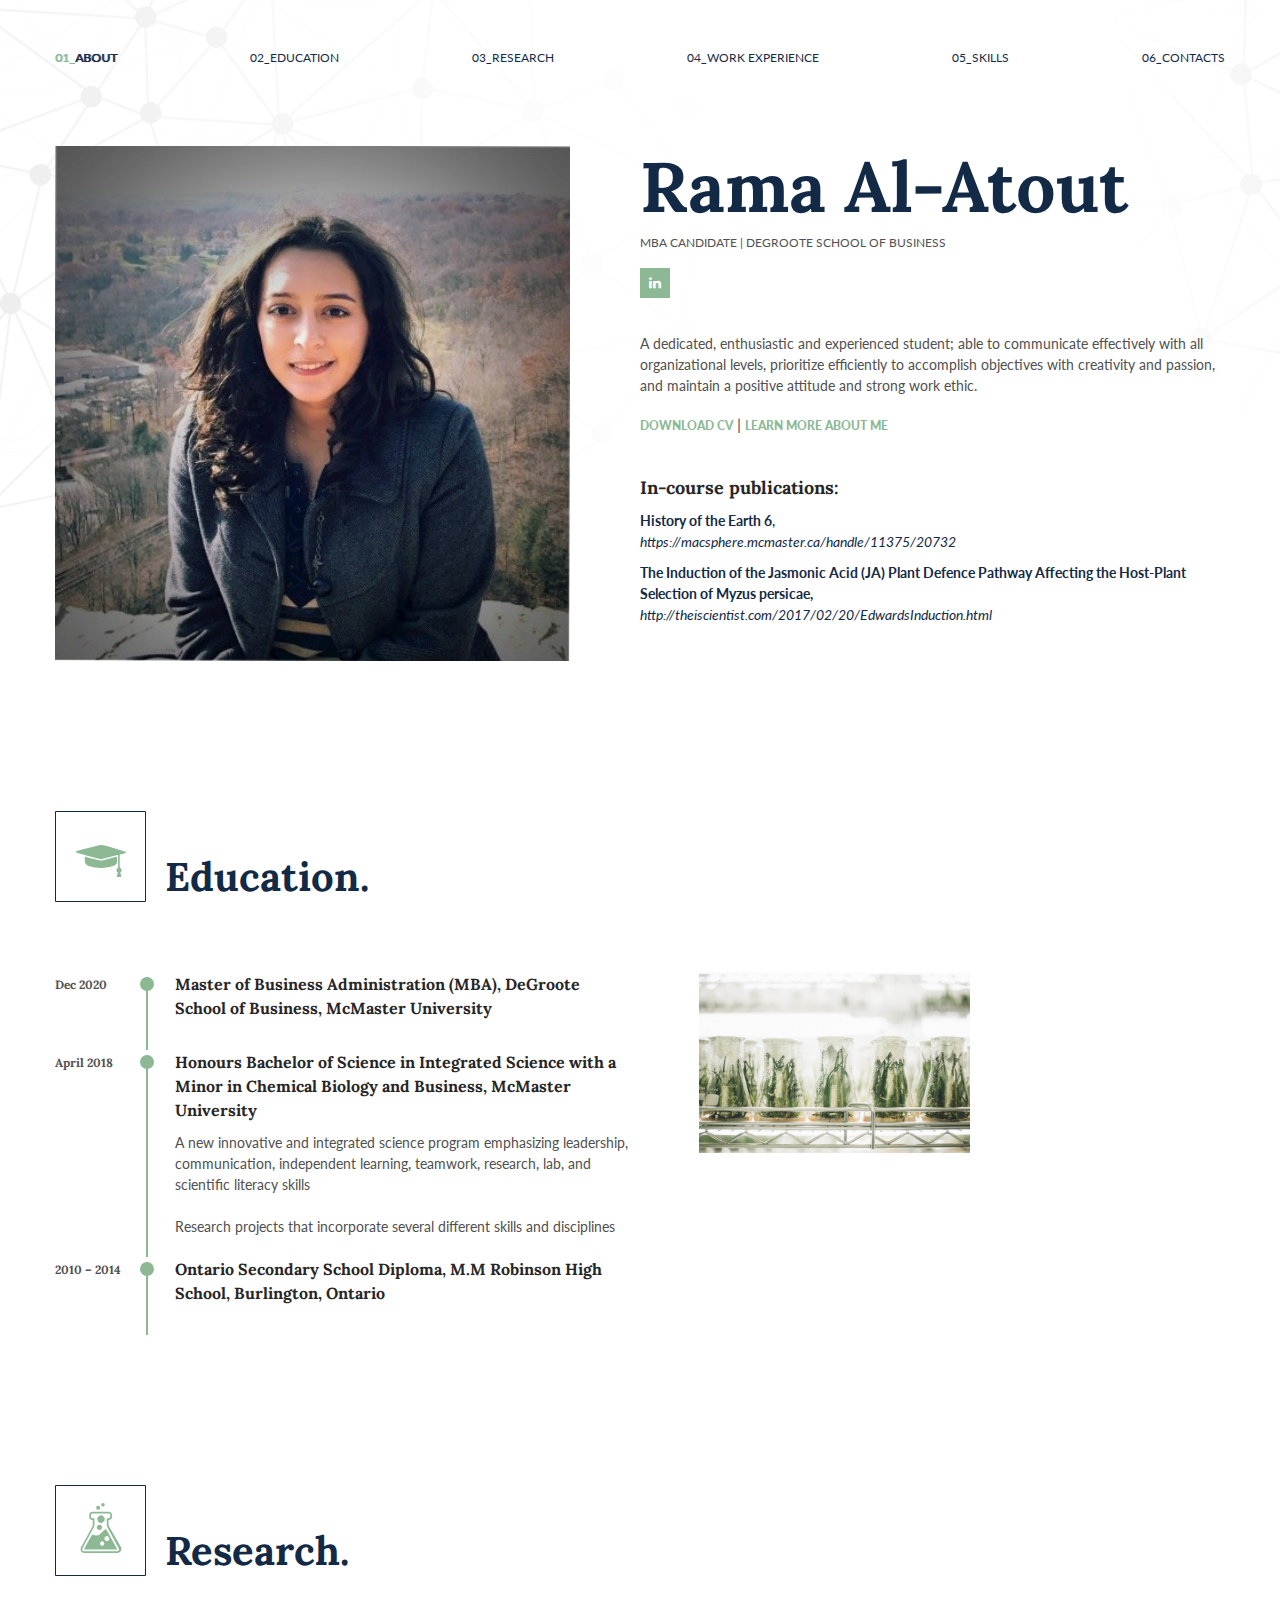
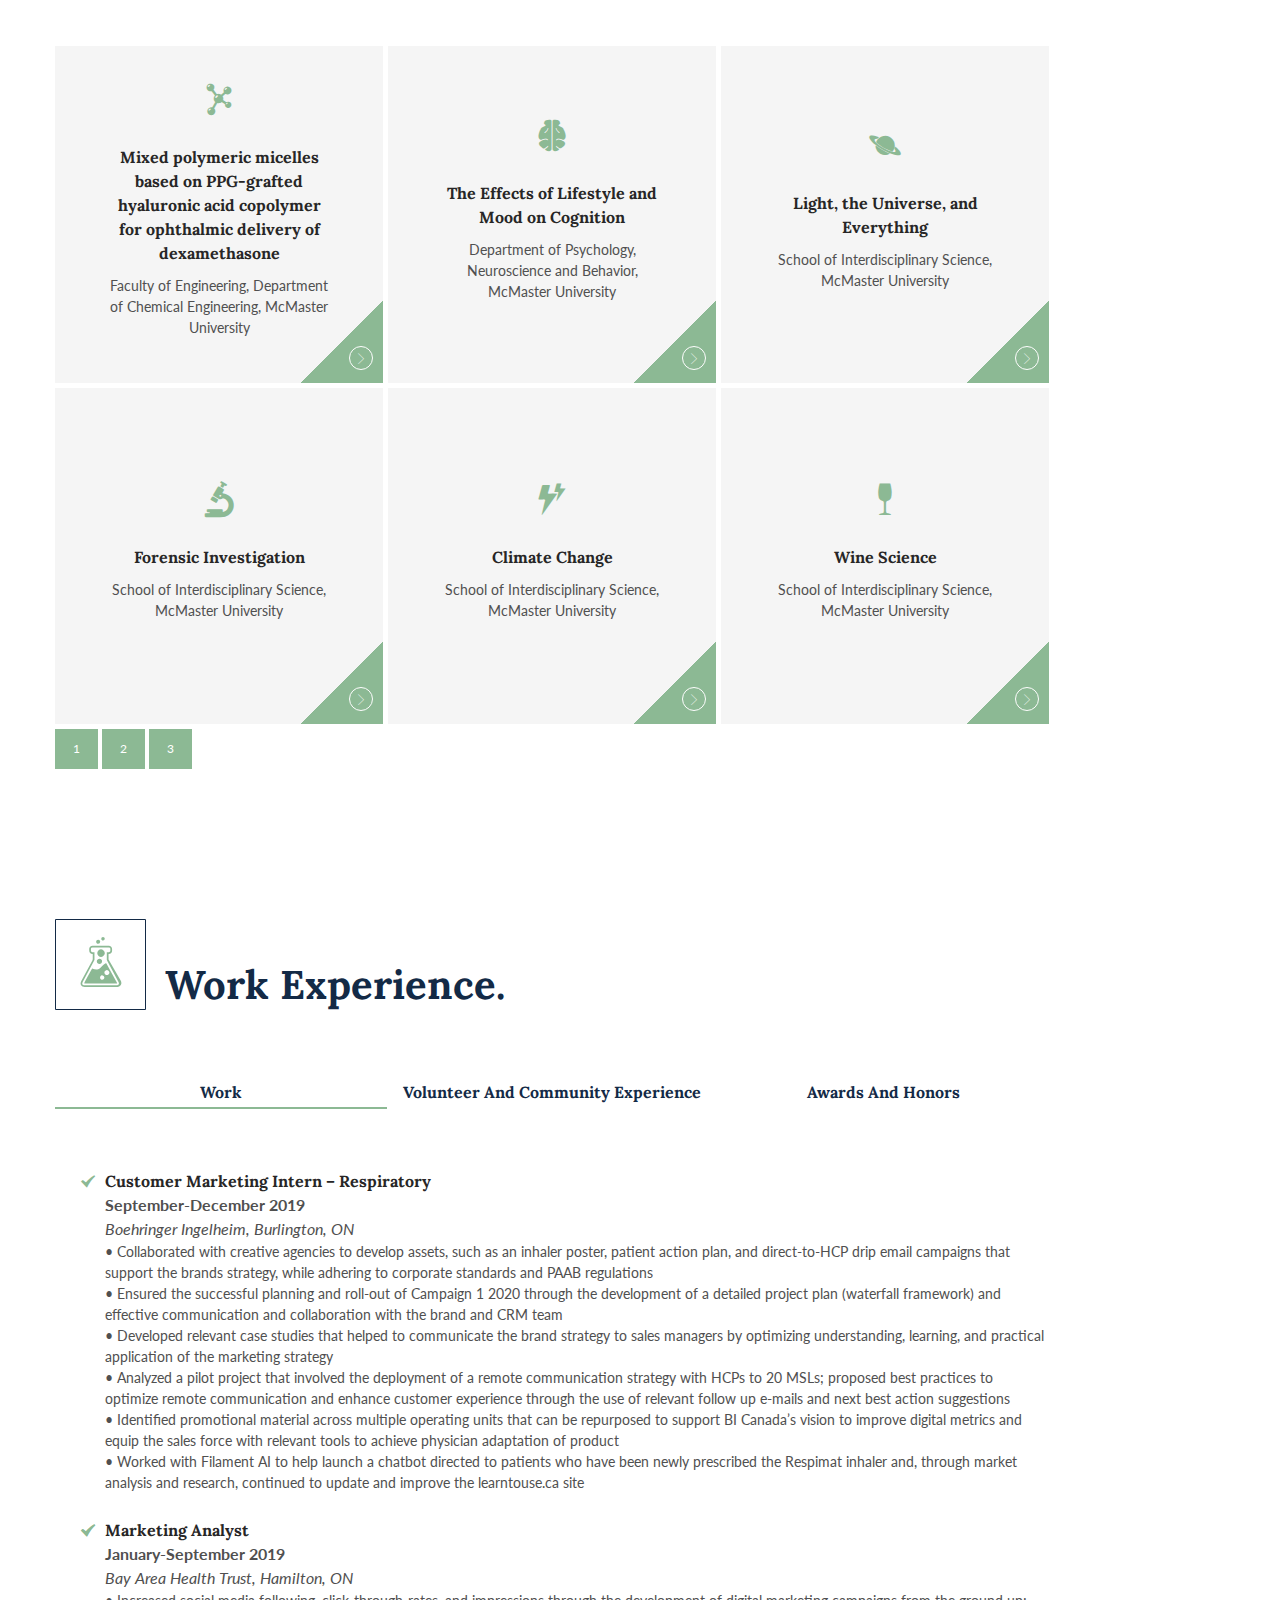
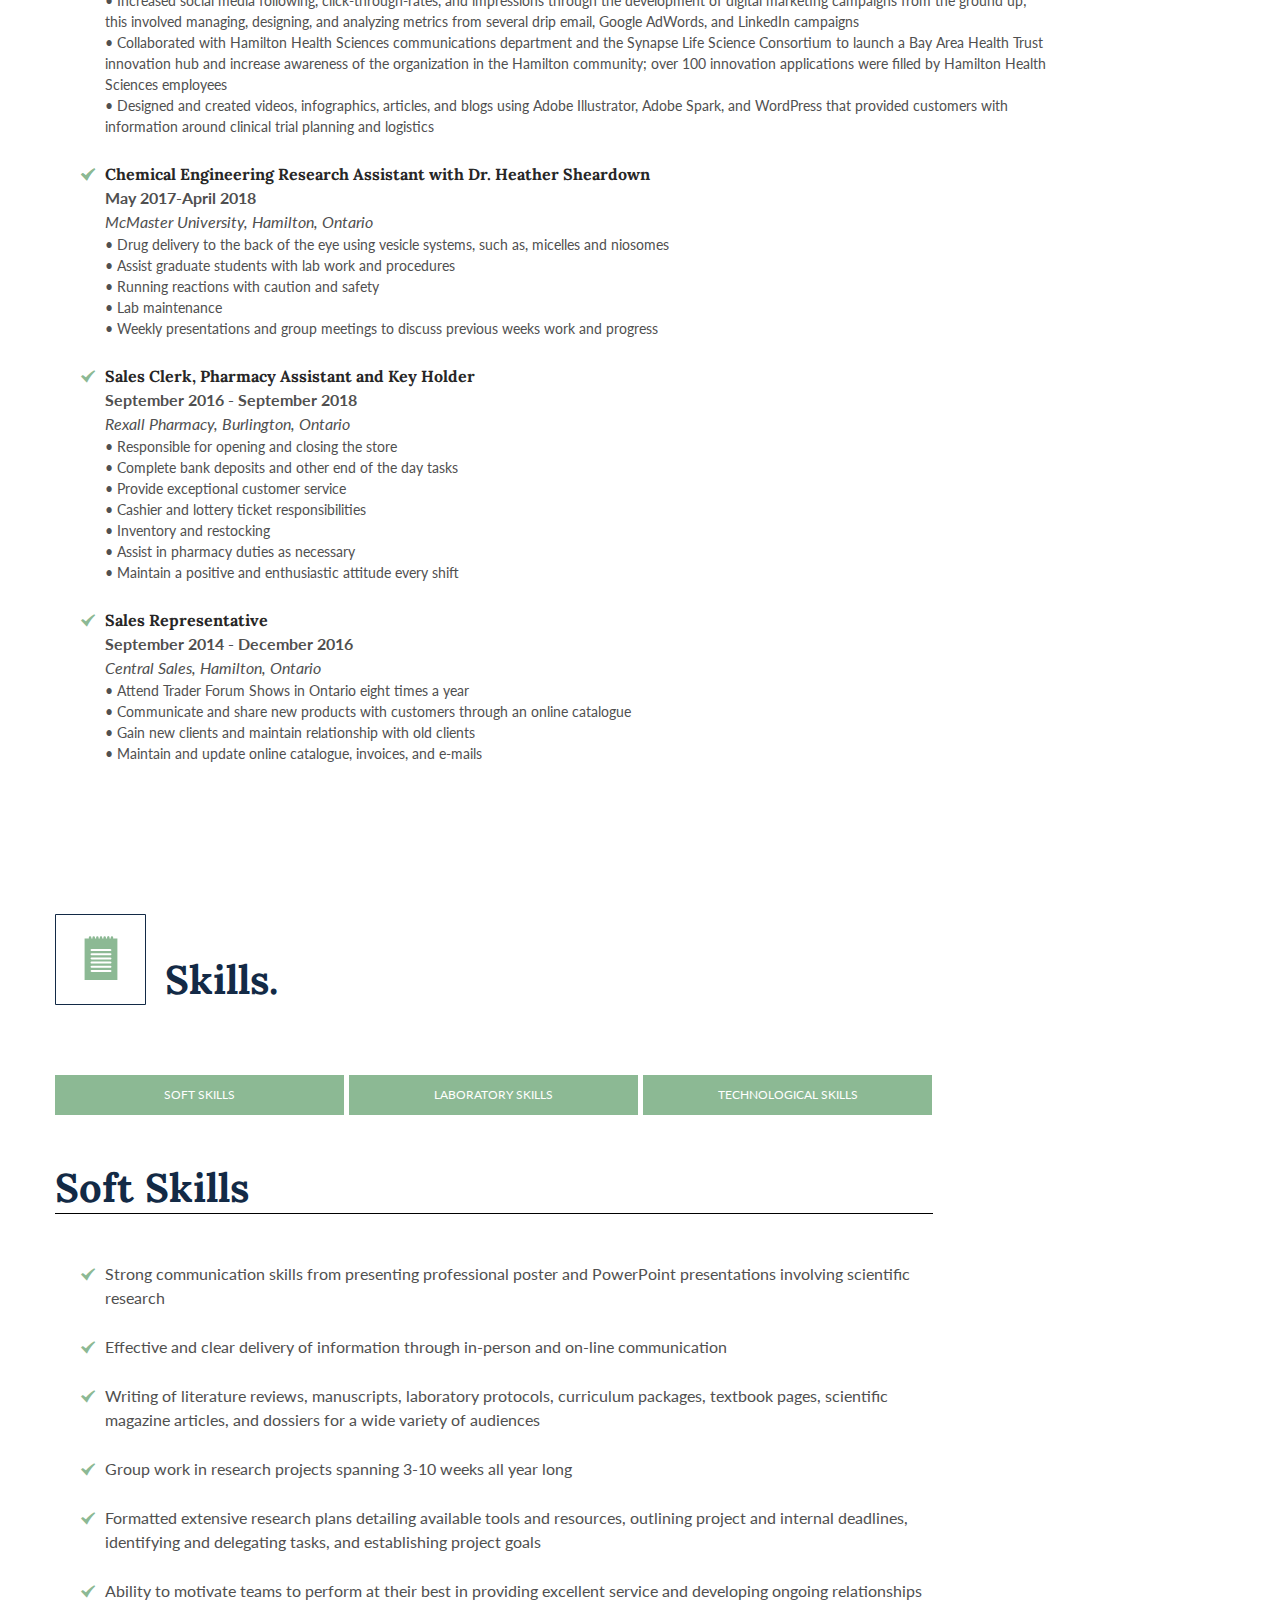
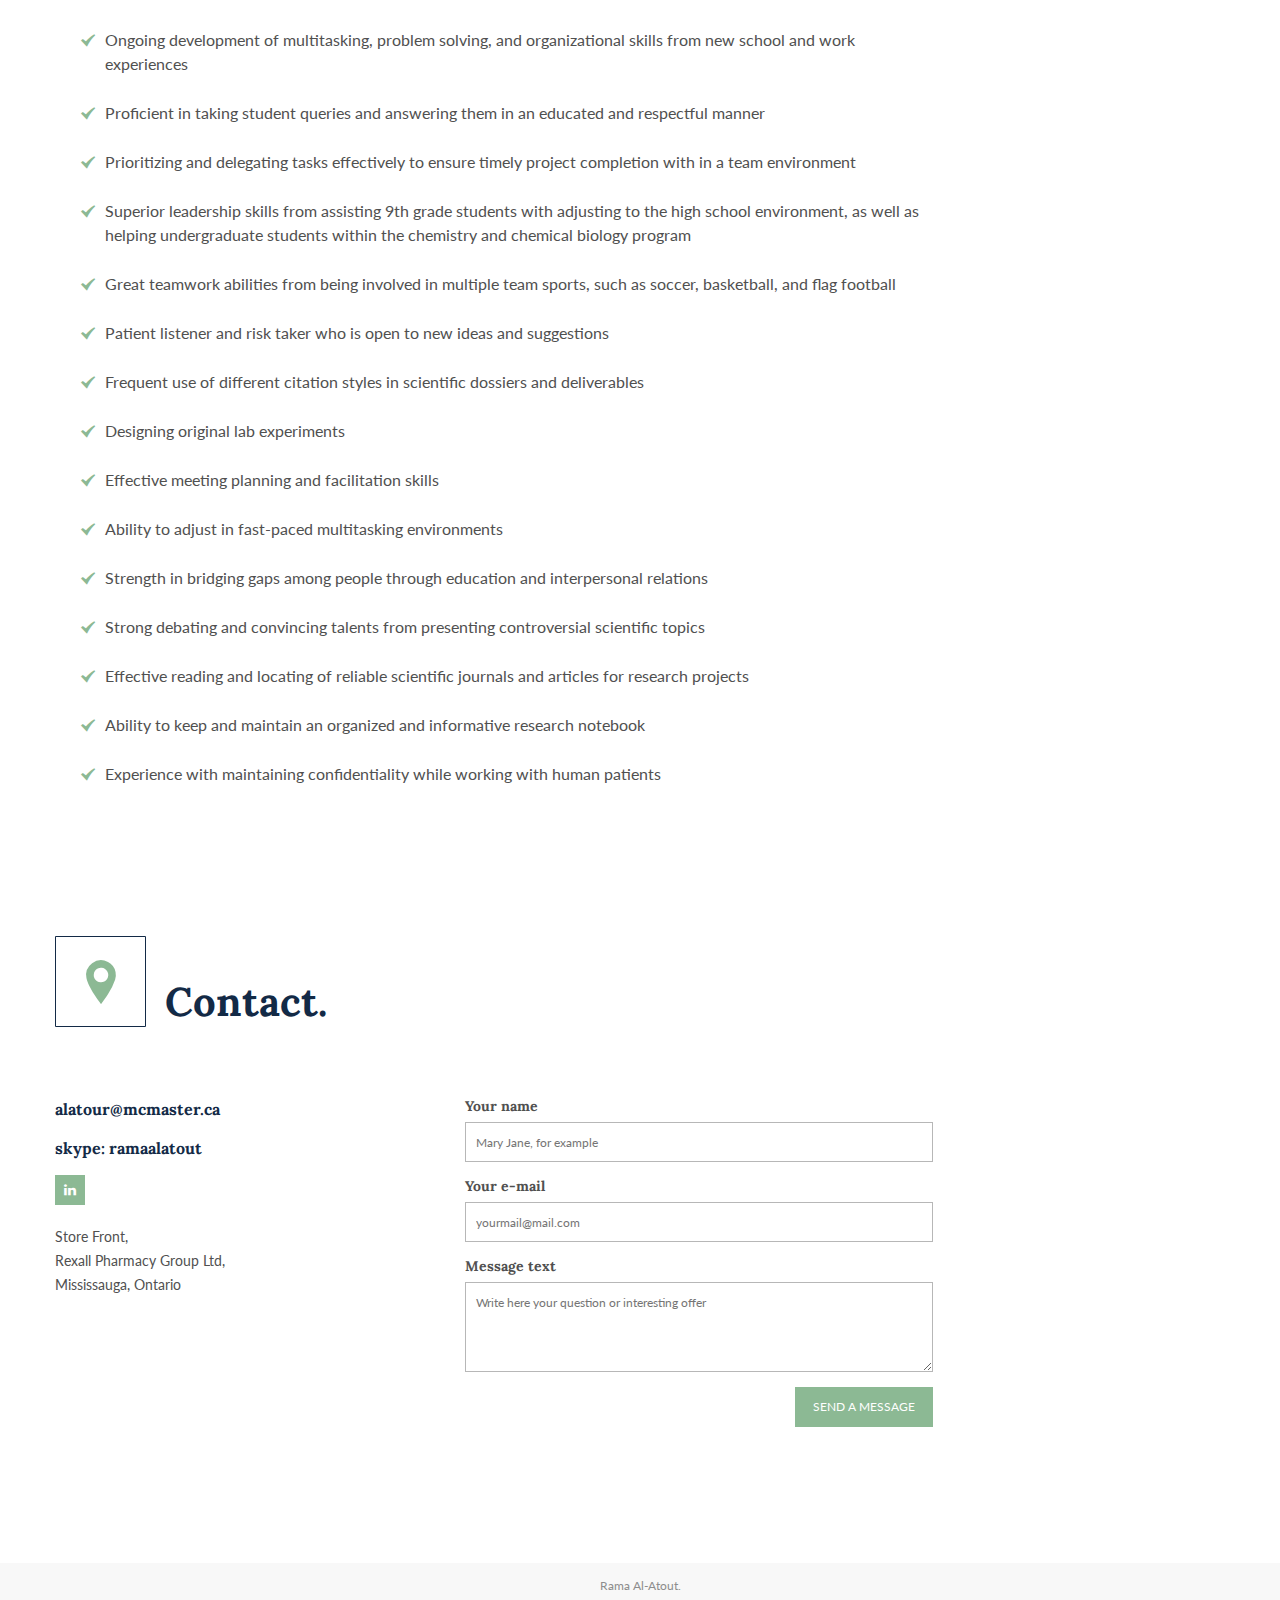
==== commit 37a75a66: "Update index.html" ====
--- a/index.html
+++ b/index.html
@@ -566,6 +566,20 @@
                             <div class="c-tabs__content" style="top: 29px;">
                                 <ul class="c-tabs__list">
                                      <li>
+                                          <h4>Customer Marketing Intern – Respiratory</h4>
+                                        <b>September-December 2019</b><br/>
+                                        <i>Boehringer Ingelheim, Burlington, ON</i>
+                                        <p>
+                                                    &bull; Collaborated with creative agencies to develop assets, such as an inhaler poster, patient action plan, and direct-to-HCP drip email campaigns that support the brands strategy, while adhering to corporate standards and PAAB regulations<br/>
+                                                    &bull; Ensured the successful planning and roll-out of Campaign 1 2020 through the development of a detailed project plan (waterfall framework) and effective communication and collaboration with the brand and CRM team  <br/>
+                                                    &bull; Developed relevant case studies that helped to communicate the brand strategy to sales managers by optimizing understanding, learning, and practical application of the marketing strategy <br/>
+                                                    &bull; Analyzed a pilot project that involved the deployment of a remote communication strategy with HCPs to 20 MSLs; proposed best practices to optimize remote communication and enhance customer experience through the use of relevant follow up e-mails and next best action suggestions<br/>
+                                                    &bull; Identified promotional material across multiple operating units that can be repurposed to support BI Canada’s vision to improve digital metrics and equip the sales force with relevant tools to achieve physician adaptation of product<br/>
+                                                    &bull; Worked with Filament AI to help launch a chatbot directed to patients who have been newly prescribed the Respimat inhaler and, through market analysis and research, continued to update and improve the learntouse.ca site<br/>
+                                         </p>
+                                    </li>
+                                    <li>
+                                    <li>
                                         <h4>Marketing Analyst</h4>
                                         <b>January-September 2019</b><br/>
                                         <i>Bay Area Health Trust, Hamilton, ON</i>
@@ -626,13 +640,32 @@
                                         <b>April 2019-present</b><br/>
                                         <i>DeGroote School of Business, McMaster University, Burlington, ON</i>
                                         <p>
-                                            &bull; Responsible for designing promotional content for social media to encourage students to attend events; all events hosted have achieved the maximum number of registrants (30<br/>
+                                            &bull; Responsible for designing promotional content for social media to encourage students to attend events; all events hosted have achieved the maximum number of registrants (30)<br/>
                                             &bull; Raise awareness of the club and what is meant by human capital through educational content and hosting industry panels<br/>
                                         </p>
                                     </li>
                                     <li>
+                                         <h4>MBA Games Team Member</h4>
+                                        <b>September 2018-present</b><br/>
+                                        <i>DeGroote School of Business, McMaster University, Burlington, ON</i>
+                                        <p>
+                                            &bull; Competed (and won) in MBA Games 2019 and 2020 against students across the country in athletics, academics, and spirit<br/>
+                                            &bull; Leveraged network to achieve donations for charity partners, Empowerment Squared and Canadian Council for Refugees<br/>
+                                        </p>
+                                    </li>
+                                    <li>
+                                          <h4>Marketing & Commercialization Intern for Epineuron Technologies</h4>
+                                        <b>January - April 2019</b><br/>
+                                        <i>McMaster Innovation Park, Hamilton, ON</i>
+                                        <p>
+                                            &bull; Competed in the Synapse Life Science Competition (three months) as a team member of Epineuron Technologies and won first place with our commercialization plan, poster, and investors pitch<br/>
+                                            &bull; Researched and designed an elaborative marketing and commercialization plan for a medical device start-up company, Epineuron Technologies, with the guidance and mentorship of the company’s CEO and CTO <br/>
+                                            &bull; Performed environmental analysis on peripheral nerve injuries and existing therapies, cultured knowledge regarding intellectual property, medical device regulations, and seed, series A, B, C funding <br/>
+                                        </p>
+                                    </li>
+                                    <li>
                                         <h4>Neuroscience Lab Assistant</h4>
-                                        <b>2017 - Present</b><br/>
+                                        <b>September 2016 - April 2017</b><br/>
                                         <i>McMaster University, Hamilton, Ontario</i>
                                         <p>
                                             &bull; Provide participants with psychological computer-based tests<br/>
@@ -641,7 +674,7 @@
                                     </li>
                                     <li>
                                         <h4>McMaster Undergraduate Society for the Chemical Sciences</h4>
-                                        <b>2015 - 2016</b><br/>
+                                        <b>September 2015 - April 2018</b><br/>
                                         <i>McMaster University, Hamilton, Ontario</i>
                                         <p>
                                             &bull; Assist first year students in answering questions regarding the chemical biology program<br/>
@@ -651,7 +684,7 @@
                                     </li>
                                     <li>
                                         <h4>Big Sib Program</h4>
-                                        <b>2015 - Present</b><br/>
+                                        <b>September 2015 - April 2018</b><br/>
                                         <i>McMaster University, Hamilton, Ontario</i>
                                         <p>
                                             &bull; Assist first year students in answering questions regarding the Integrated Science Program<br/>
@@ -661,7 +694,7 @@
                                     </li>
                                     <li>
                                         <h4>Link Crew Leader</h4>
-                                        <b>2013 - 2014</b><br/>
+                                        <b>September 2013 - June 2014</b><br/>
                                         <i>M.M Robinson High School, Ontario</i>
                                         <p>
                                             &bull; Assisted 9th graders and other new students in adjusting to new environments by carrying a positive and exciting attitude <br/>
@@ -669,7 +702,7 @@
                                     </li>
                                     <li>
                                         <h4>Student Council Social Coordinator</h4>
-                                        <b>2012 - 2014</b><br/>
+                                        <b>September 2012 - June 2014</b><br/>
                                         <i>M.M Robinson High School, Burlington, Ontario</i>
                                         <p>
                                             &bull; Organized and recruited students to several social activities (football games, drama shows…) where students can meet new people<br/>
@@ -679,7 +712,7 @@
                                     </li>
                                     <li>
                                         <h4>Yearbook Photographer and Editor</h4>
-                                        <b>2012 - 2014</b><br/>
+                                        <b>September 2012 - June 2014</b><br/>
                                         <i>M.M Robinson High School, Burlington, Ontario</i>
                                         <p>
                                             &bull; Took photos of school social events and day-to-day life<br/>
@@ -688,7 +721,7 @@
                                     </li>
                                     <li>
                                         <h4>Video-recording Equipment Operator and Editor</h4>
-                                        <b>2012 - 2014</b><br/>
+                                        <b>September 2012 - June 2014</b><br/>
                                         <i>M.M Robinson High School, Burlington, Ontario</i>
                                         <p>
                                             &bull; Captured videos of sport games, graduations, dances, and other social events<br/>
